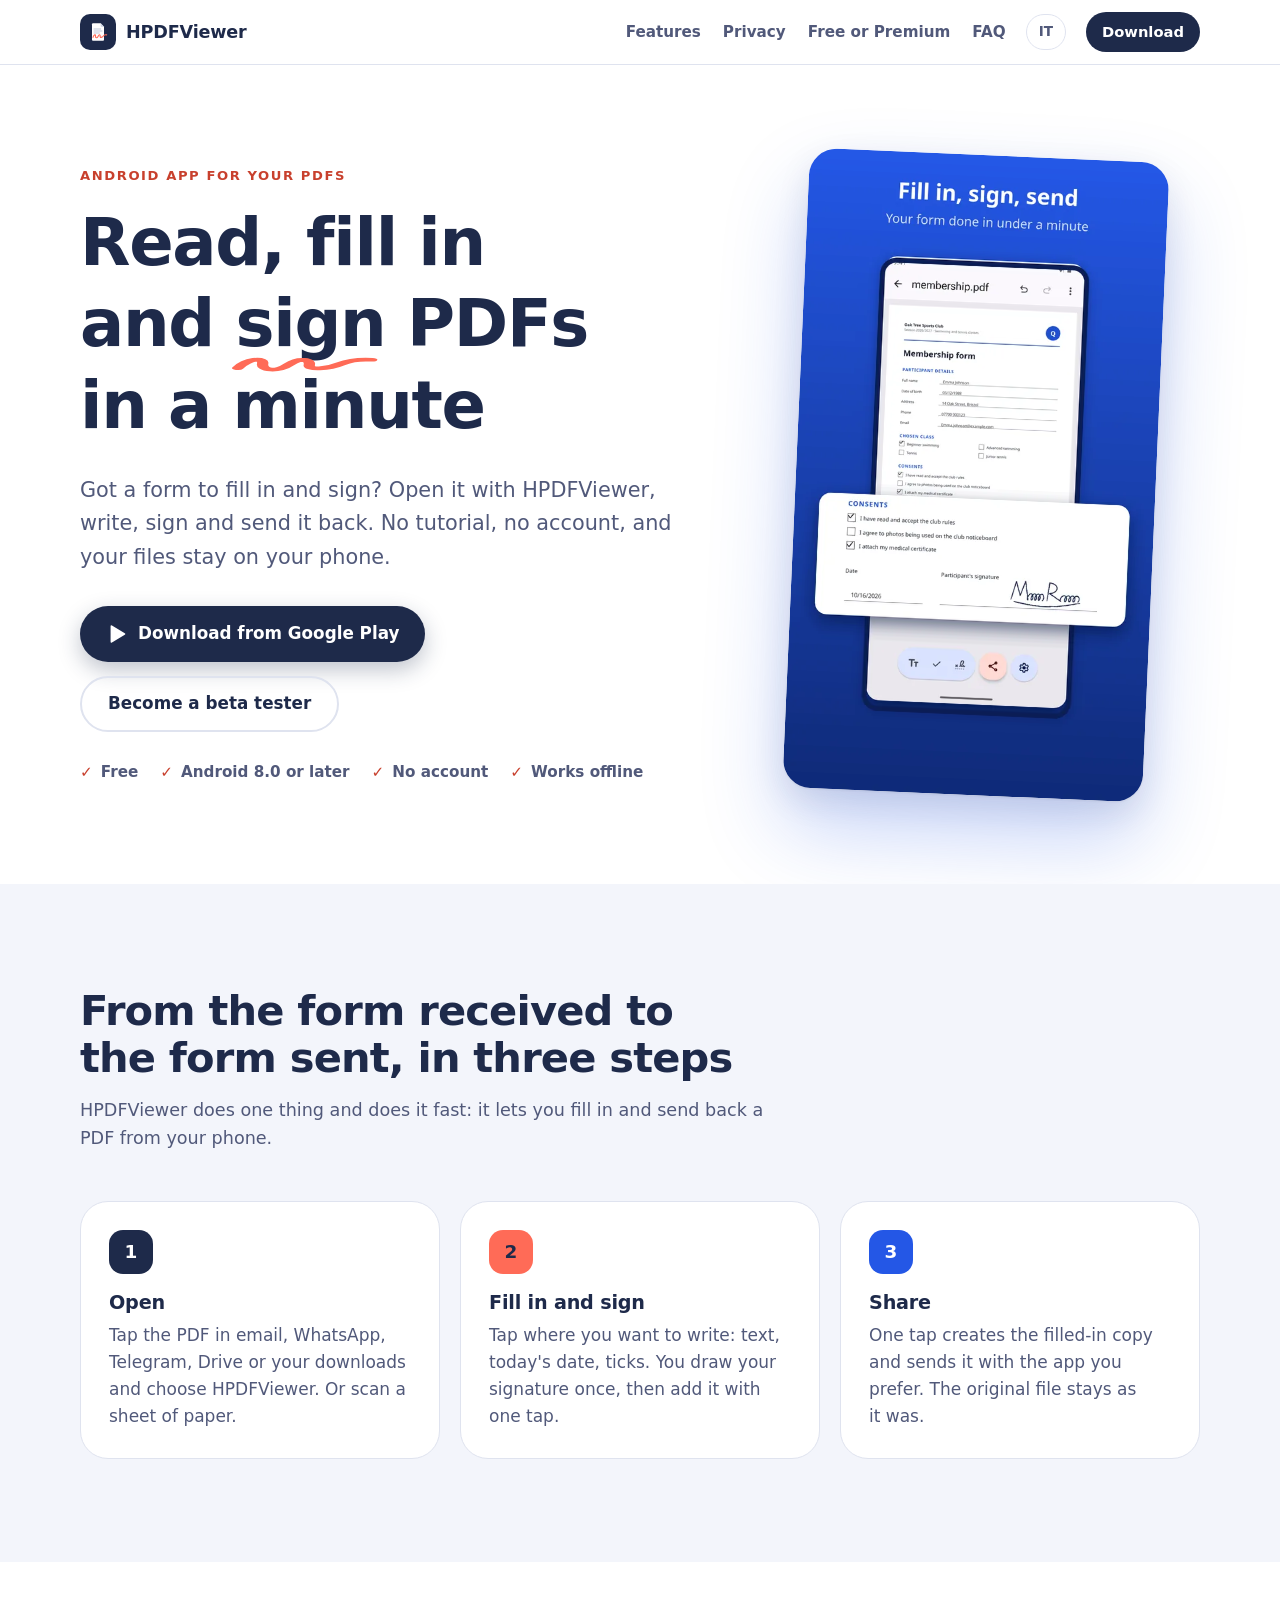
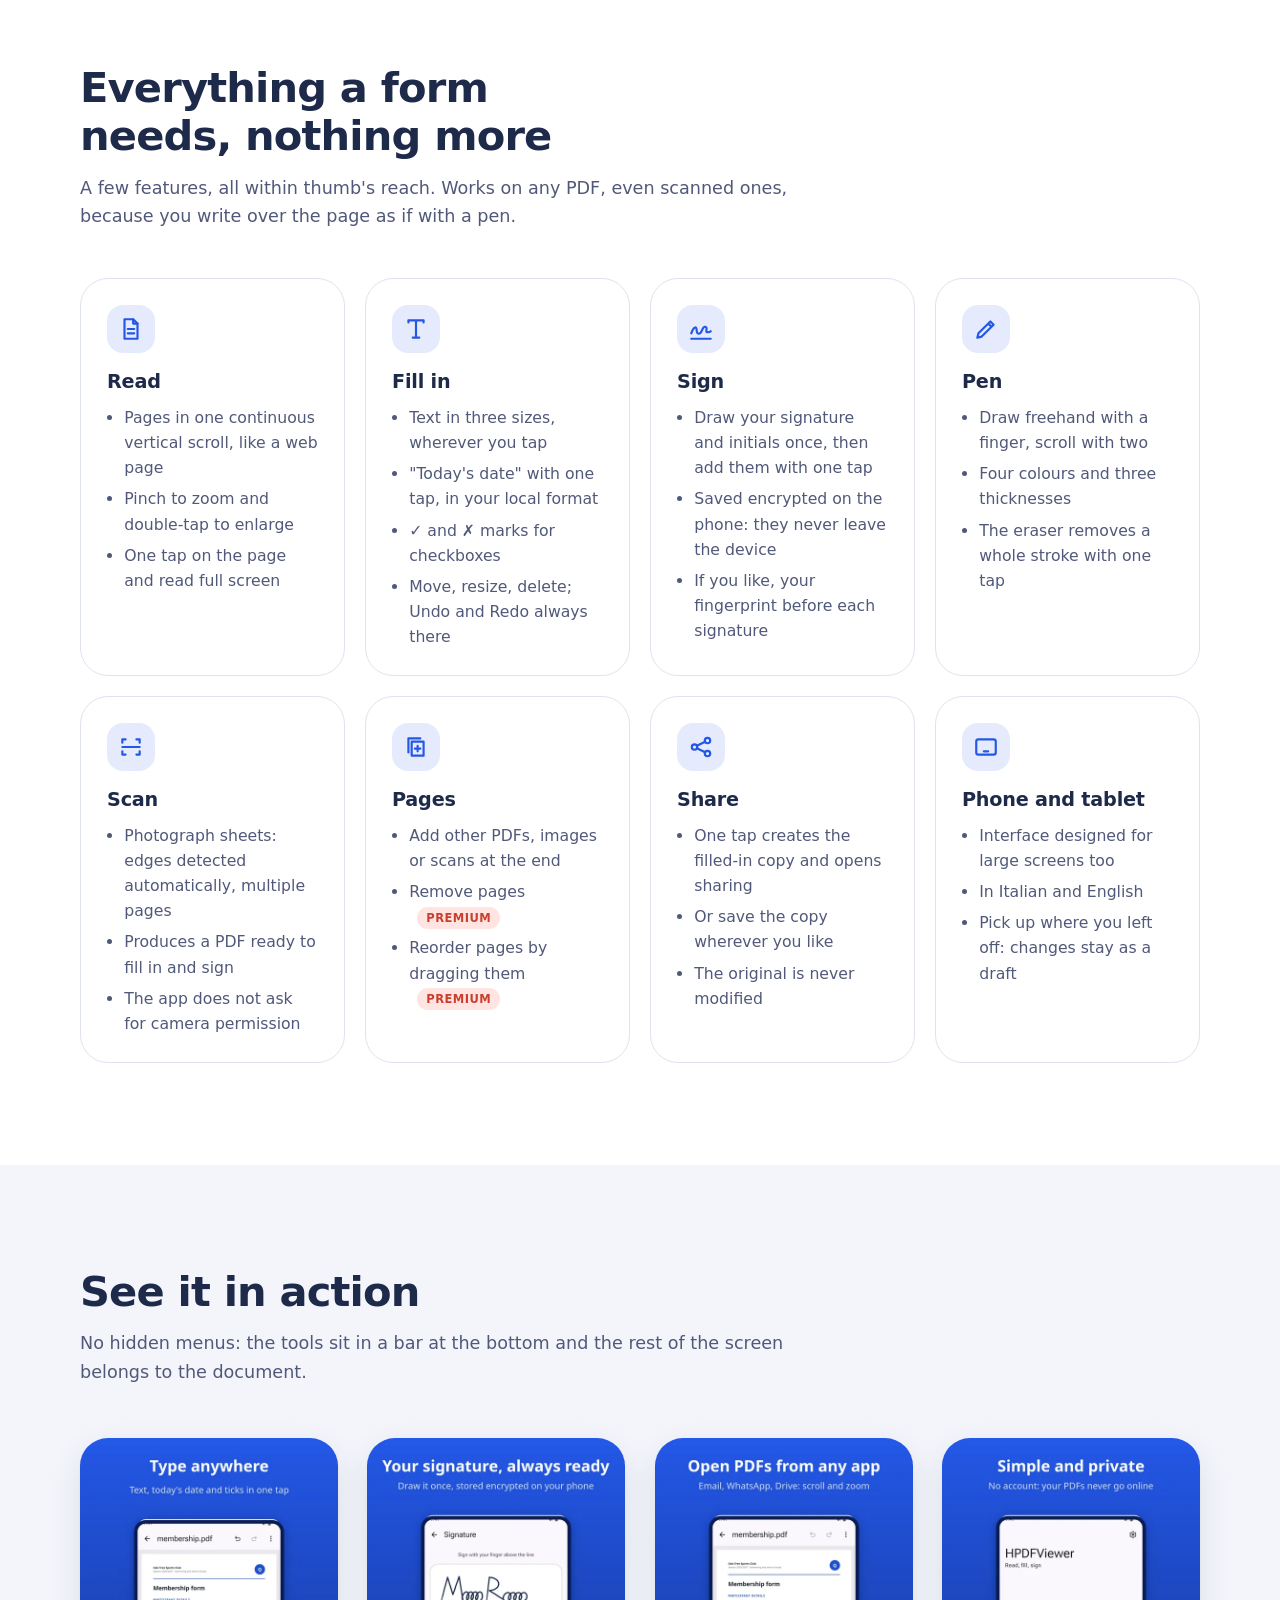
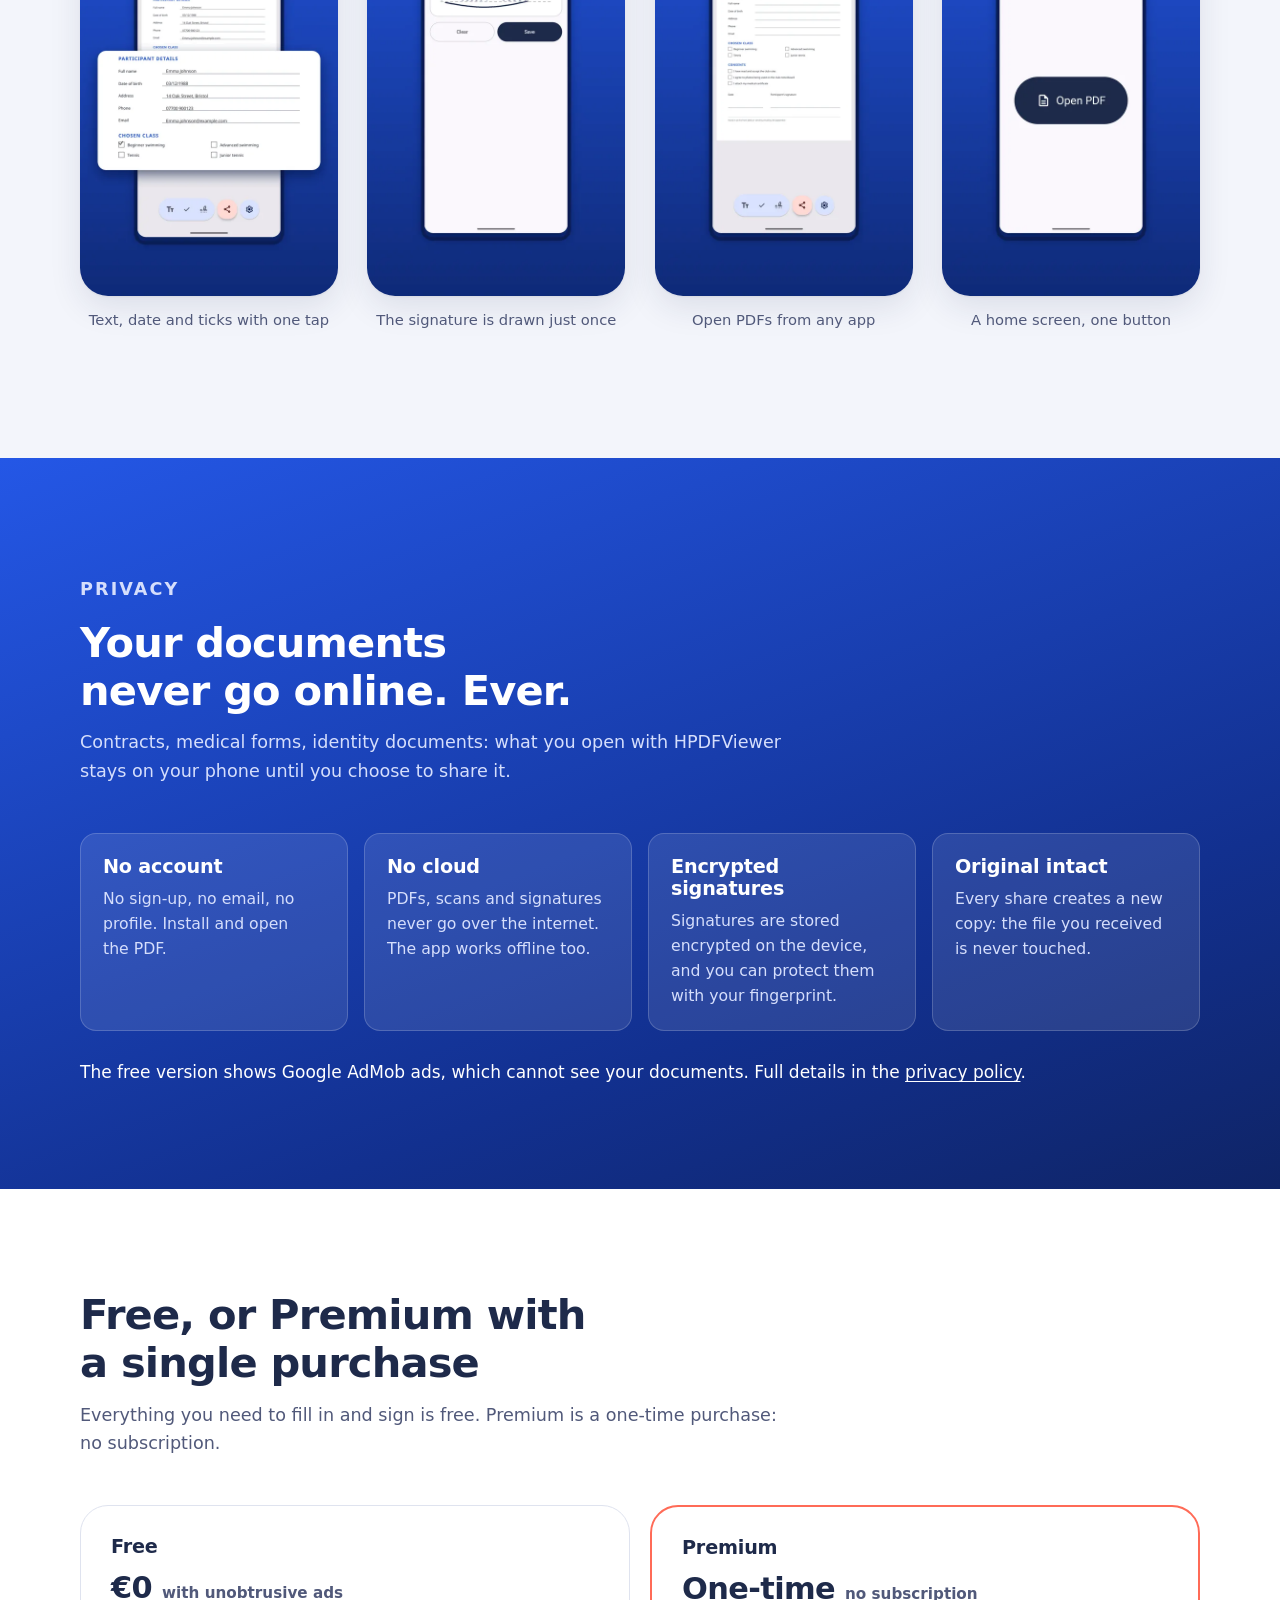
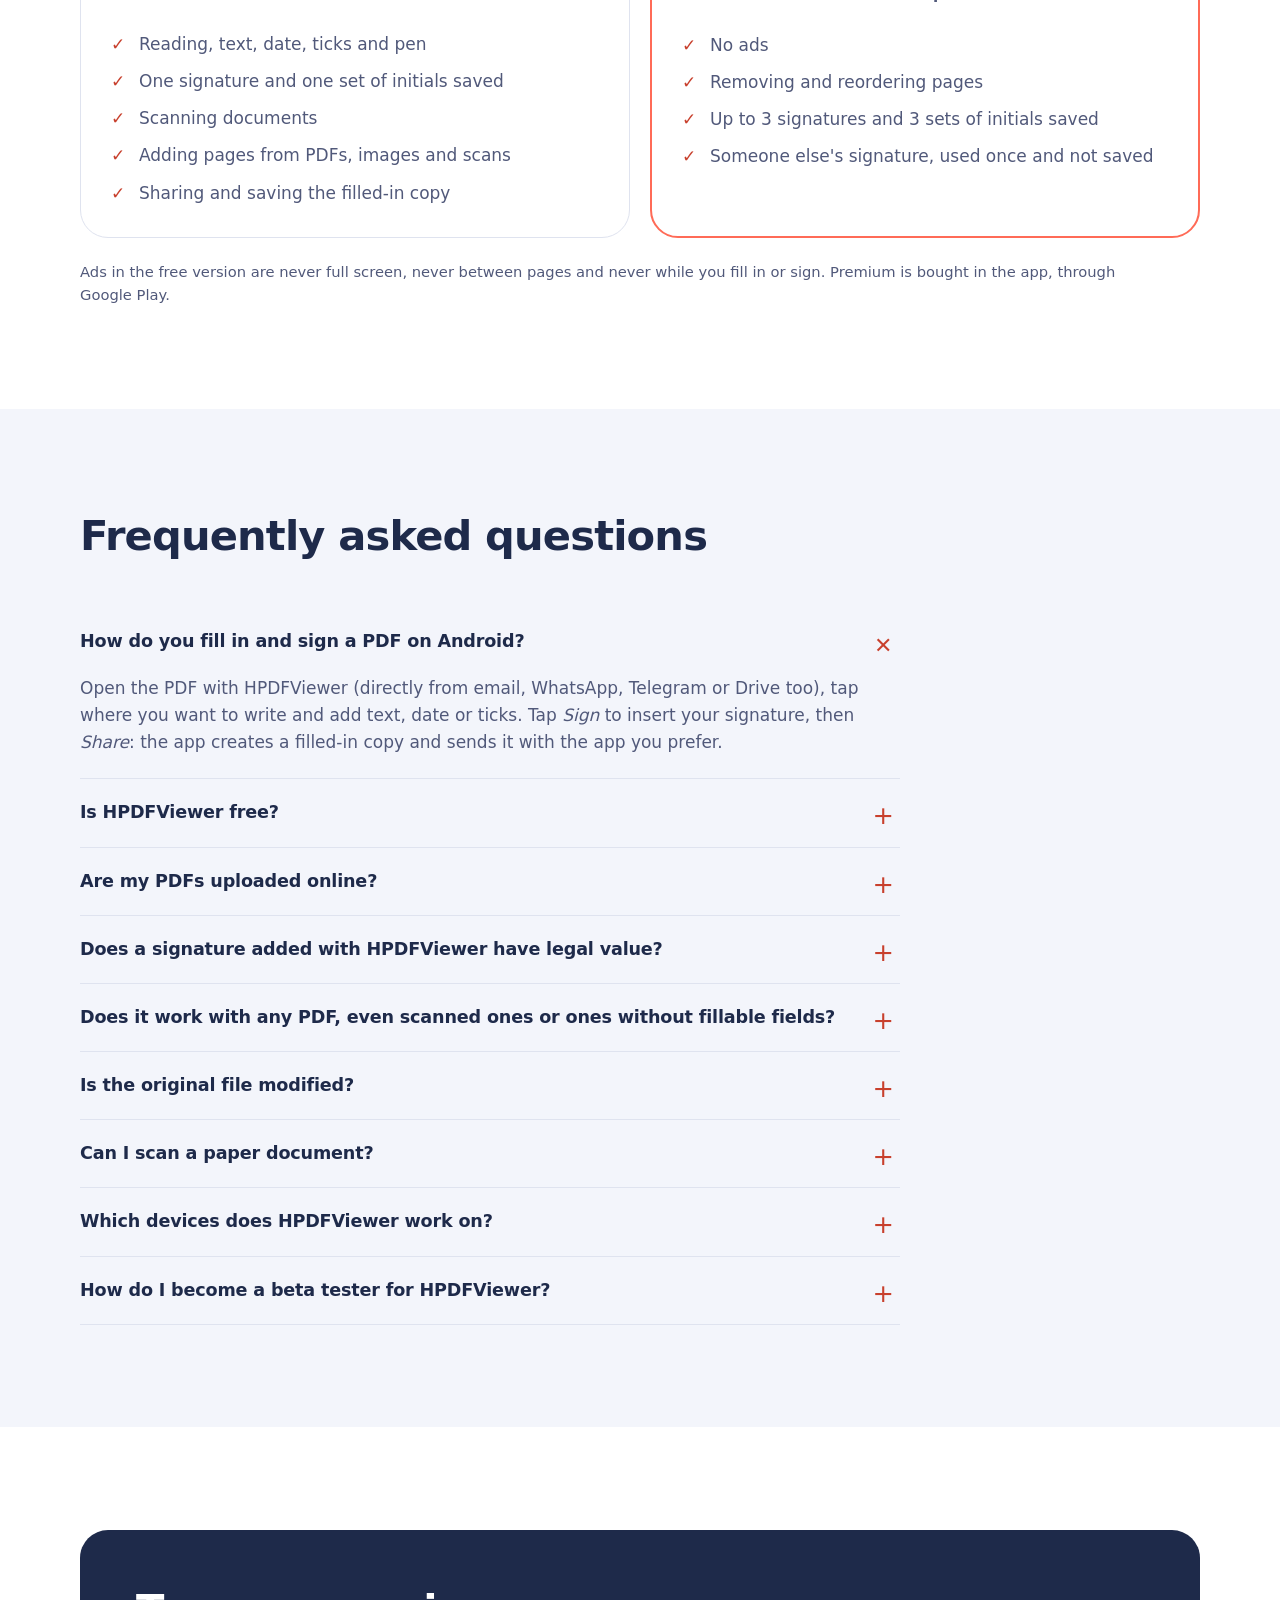
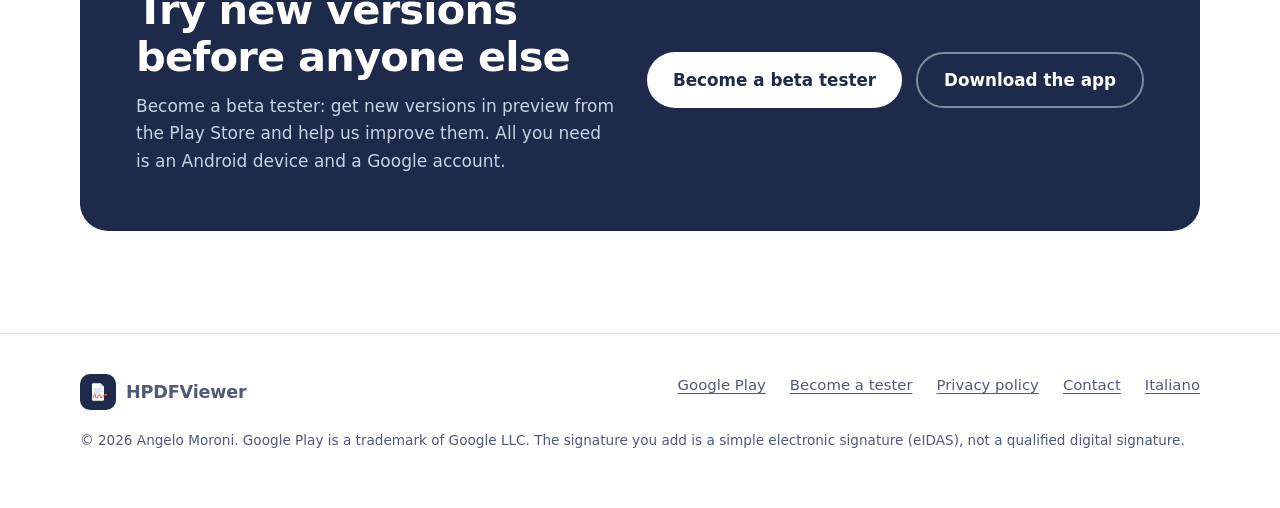
==== en/index.html @ 460b9d61 "feat: landing page del progetto (it + en) con SEO e GEO Nuova home in italiano e /en/ in inglese: he" ====
<!doctype html>
<html lang="en">
<head>
<meta charset="utf-8">
<meta name="viewport" content="width=device-width, initial-scale=1">
<title>HPDFViewer — Read, fill in and sign PDFs on Android</title>
<meta name="description" content="HPDFViewer is the Android app to read, fill in, sign and share a PDF in under a minute. Free, no account: your files stay on your phone.">
<link rel="canonical" href="https://hpdfviewer.github.io/en/">
<link rel="alternate" hreflang="it" href="https://hpdfviewer.github.io/">
<link rel="alternate" hreflang="en" href="https://hpdfviewer.github.io/en/">
<link rel="alternate" hreflang="x-default" href="https://hpdfviewer.github.io/">
<meta name="theme-color" content="#1e2a4a">
<link rel="icon" href="/favicon.ico" sizes="48x48">
<link rel="icon" href="/assets/img/icon.svg" type="image/svg+xml">
<link rel="apple-touch-icon" href="/assets/img/apple-touch-icon.png">
<link rel="manifest" href="/site.webmanifest">
<meta property="og:type" content="website">
<meta property="og:site_name" content="HPDFViewer">
<meta property="og:locale" content="en_US">
<meta property="og:locale:alternate" content="it_IT">
<meta property="og:url" content="https://hpdfviewer.github.io/en/">
<meta property="og:title" content="HPDFViewer — Read, fill in and sign PDFs on Android">
<meta property="og:description" content="Open the form, write, sign and send it back in under a minute. Free, no account: your files stay on your phone.">
<meta property="og:image" content="https://hpdfviewer.github.io/assets/img/og-en.jpg">
<meta property="og:image:width" content="1200">
<meta property="og:image:height" content="586">
<meta property="og:image:alt" content="HPDFViewer: read, fill in and sign PDFs in a minute">
<meta name="twitter:card" content="summary_large_image">
<link rel="stylesheet" href="/assets/css/site.css">
<script type="application/ld+json">
{
  "@context": "https://schema.org",
  "@graph": [
    {
      "@type": "MobileApplication",
      "@id": "https://hpdfviewer.github.io/#app",
      "name": "HPDFViewer",
      "alternateName": "HPDFViewer - Read & Sign Docs",
      "description": "Android app to read a PDF in continuous vertical scroll, fill it in with text, ticks, pen and signature, and share the filled-in copy. No account: PDFs and signatures stay on the device.",
      "url": "https://hpdfviewer.github.io/en/",
      "image": "https://hpdfviewer.github.io/assets/img/icon-512.png",
      "screenshot": [
        "https://hpdfviewer.github.io/assets/img/shot-en-1-1080.webp",
        "https://hpdfviewer.github.io/assets/img/shot-en-2-1080.webp",
        "https://hpdfviewer.github.io/assets/img/shot-en-3-1080.webp"
      ],
      "applicationCategory": "ProductivityApplication",
      "applicationSubCategory": "PDF reader, PDF form filler, PDF signer",
      "operatingSystem": "Android 8.0+",
      "inLanguage": ["it", "en"],
      "isAccessibleForFree": true,
      "installUrl": "https://play.google.com/store/apps/details?id=com.hooloovoochimico.hpdfviewer",
      "downloadUrl": "https://play.google.com/store/apps/details?id=com.hooloovoochimico.hpdfviewer",
      "offers": { "@type": "Offer", "price": "0", "priceCurrency": "EUR" },
      "featureList": [
        "Reading PDFs in continuous vertical scroll with pinch-to-zoom",
        "Text, today's date and ✓ ✗ marks on any PDF",
        "Signature and initials drawn once, saved encrypted on the device",
        "Freehand pen with an eraser",
        "Scanning paper documents into PDF",
        "Adding pages from other PDFs, images or scans",
        "Sharing a filled-in copy: the original is not modified",
        "No account, works offline"
      ],
      "author": { "@type": "Person", "name": "Angelo Moroni" },
      "publisher": { "@id": "https://hpdfviewer.github.io/#org" }
    },
    {
      "@type": "Organization",
      "@id": "https://hpdfviewer.github.io/#org",
      "name": "HPDFViewer",
      "url": "https://hpdfviewer.github.io/",
      "logo": "https://hpdfviewer.github.io/assets/img/icon-512.png"
    },
    {
      "@type": "WebSite",
      "@id": "https://hpdfviewer.github.io/#site",
      "name": "HPDFViewer",
      "url": "https://hpdfviewer.github.io/en/",
      "inLanguage": "en",
      "publisher": { "@id": "https://hpdfviewer.github.io/#org" }
    },
    {
      "@type": "FAQPage",
      "@id": "https://hpdfviewer.github.io/#faq",
      "inLanguage": "en",
      "mainEntity": [
        {
          "@type": "Question",
          "name": "How do you fill in and sign a PDF on Android?",
          "acceptedAnswer": { "@type": "Answer", "text": "Open the PDF with HPDFViewer (directly from email, WhatsApp, Telegram or Drive too), tap where you want to write and add text, date or ticks. Tap Sign to insert your signature, then Share: the app creates a filled-in copy and sends it with the app you prefer." }
        },
        {
          "@type": "Question",
          "name": "Is HPDFViewer free?",
          "acceptedAnswer": { "@type": "Answer", "text": "Yes. Reading, filling in, signing, scanning and sharing are free, with unobtrusive ads: never full screen, never between pages and never while you fill in or sign. Premium is a one-time purchase, with no subscription, that removes the ads and adds some features." }
        },
        {
          "@type": "Question",
          "name": "Are my PDFs uploaded online?",
          "acceptedAnswer": { "@type": "Answer", "text": "No. HPDFViewer has no accounts and never sends PDFs, scans or signatures over the internet. A document leaves the phone only when you share it with another app." }
        },
        {
          "@type": "Question",
          "name": "Does a signature added with HPDFViewer have legal value?",
          "acceptedAnswer": { "@type": "Answer", "text": "It is a simple electronic signature under the eIDAS regulation: the image of your signature drawn on the document. It is not a qualified digital signature, so it does not replace a digital signature where one is expressly required." }
        },
        {
          "@type": "Question",
          "name": "Does it work with any PDF, even scanned ones or ones without fillable fields?",
          "acceptedAnswer": { "@type": "Answer", "text": "Yes. HPDFViewer writes over the page, like a pen on paper, so it also works with scanned forms and with PDFs that have no interactive fields. It does not fill in interactive form fields (AcroForm) as such: you write where you tap." }
        },
        {
          "@type": "Question",
          "name": "Is the original file modified?",
          "acceptedAnswer": { "@type": "Answer", "text": "No, never. When you share or save, HPDFViewer always creates a new copy of the PDF with what you have added." }
        },
        {
          "@type": "Question",
          "name": "Can I scan a paper document?",
          "acceptedAnswer": { "@type": "Answer", "text": "Yes, for free. Scan document photographs the sheets, detects the edges and creates a PDF that you can fill in, sign and share straight away. Pages are processed on the phone and the app does not ask for camera permission." }
        },
        {
          "@type": "Question",
          "name": "Which devices does HPDFViewer work on?",
          "acceptedAnswer": { "@type": "Answer", "text": "On phones and tablets with Android 8.0 or later. It is downloaded from Google Play." }
        },
        {
          "@type": "Question",
          "name": "How do I become a beta tester for HPDFViewer?",
          "acceptedAnswer": { "@type": "Answer", "text": "Open the page Become a tester on hpdfviewer.github.io/tester.html, join the test with your Google account and update the app from the Play Store: you will get the test versions before everyone else. You can leave the test at any time." }
        }
      ]
    }
  ]
}
</script>
</head>
<body>
<a class="skip" href="#main">Skip to content</a>

<header class="site-header">
  <div class="wrap">
    <a class="brand" href="/en/" aria-label="HPDFViewer, home page">
      <img src="/assets/img/icon.svg" alt="" width="36" height="36">
      HPDFViewer
    </a>
    <nav class="site-nav" aria-label="Sections">
      <a href="#features">Features</a>
      <a href="#privacy">Privacy</a>
      <a href="#premium">Free or Premium</a>
      <a href="#faq">FAQ</a>
    </nav>
    <a class="lang" href="/" hreflang="it" lang="it" aria-label="Versione italiana">IT</a>
    <a class="btn btn-primary btn-small" href="https://play.google.com/store/apps/details?id=com.hooloovoochimico.hpdfviewer&amp;hl=en">Download</a>
  </div>
</header>

<main id="main">

<section class="hero">
  <div class="wrap">
    <div>
      <p class="eyebrow">Android app for your PDFs</p>
      <h1>Read, fill in and <span class="sign">sign<svg viewBox="37 58 45 18" preserveAspectRatio="none" aria-hidden="true"><path pathLength="100" d="M39,70 C42,61 47,60 46.5,66 C46,72 51,74 54.5,66.5 C57.5,60 61,62 60.5,67 C60,72 66,71 70,66 C72.5,63 76,61.5 80,62.5"/></svg></span> PDFs in a minute</h1>
      <p class="lead">Got a form to fill in and sign? Open it with HPDFViewer, write, sign and send it back. No tutorial, no account, and your files stay on your phone.</p>
      <div class="cta">
        <a class="btn btn-primary" href="https://play.google.com/store/apps/details?id=com.hooloovoochimico.hpdfviewer&amp;hl=en">
          <svg viewBox="0 0 24 24" aria-hidden="true"><path fill="currentColor" d="M5 3.5v17a1 1 0 0 0 1.5.86l14-8.5a1 1 0 0 0 0-1.72l-14-8.5A1 1 0 0 0 5 3.5Z"/></svg>
          Download from Google Play
        </a>
        <a class="btn btn-ghost" href="/tester.html">Become a beta tester</a>
      </div>
      <ul class="facts">
        <li>Free</li>
        <li>Android 8.0 or later</li>
        <li>No account</li>
        <li>Works offline</li>
      </ul>
    </div>
    <div class="hero-shot">
      <img src="/assets/img/shot-en-1-540.webp"
           srcset="/assets/img/shot-en-1-540.webp 540w, /assets/img/shot-en-1-1080.webp 1080w"
           sizes="(max-width: 860px) 78vw, 360px"
           width="540" height="960" fetchpriority="high"
           alt="HPDFViewer with a filled-in sign-up form: boxes ticked, date and signature added, ready to share">
    </div>
  </div>
</section>

<section class="section section-soft" id="how-it-works">
  <div class="wrap">
    <div class="section-head">
      <h2>From the form received to the form sent, in three steps</h2>
      <p>HPDFViewer does one thing and does it fast: it lets you fill in and send back a PDF from your phone.</p>
    </div>
    <ol class="steps">
      <li>
        <h3>Open</h3>
        <p>Tap the PDF in email, WhatsApp, Telegram, Drive or your downloads and choose HPDFViewer. Or scan a sheet of paper.</p>
      </li>
      <li>
        <h3>Fill in and sign</h3>
        <p>Tap where you want to write: text, today's date, ticks. You draw your signature once, then add it with one tap.</p>
      </li>
      <li>
        <h3>Share</h3>
        <p>One tap creates the filled-in copy and sends it with the app you prefer. The original file stays as it was.</p>
      </li>
    </ol>
  </div>
</section>

<section class="section" id="features">
  <div class="wrap">
    <div class="section-head">
      <h2>Everything a form needs, nothing more</h2>
      <p>A few features, all within thumb's reach. Works on any PDF, even scanned ones, because you write over the page as if with a pen.</p>
    </div>
    <div class="features">
      <article class="feature">
        <div class="ico"><svg viewBox="0 0 24 24" aria-hidden="true"><path d="M6 3h8l4 4v14H6z"/><path d="M14 3v4h4M9 12h6M9 16h6"/></svg></div>
        <h3>Read</h3>
        <ul>
          <li>Pages in one continuous vertical scroll, like a web page</li>
          <li>Pinch to zoom and double-tap to enlarge</li>
          <li>One tap on the page and read full screen</li>
        </ul>
      </article>
      <article class="feature">
        <div class="ico"><svg viewBox="0 0 24 24" aria-hidden="true"><path d="M5 6V4h14v2M12 4v16M9 20h6"/></svg></div>
        <h3>Fill in</h3>
        <ul>
          <li>Text in three sizes, wherever you tap</li>
          <li>"Today's date" with one tap, in your local format</li>
          <li>✓ and ✗ marks for checkboxes</li>
          <li>Move, resize, delete; Undo and Redo always there</li>
        </ul>
      </article>
      <article class="feature">
        <div class="ico"><svg viewBox="0 0 24 24" aria-hidden="true"><path d="M3 16c2-6 5-7 5-3s3 5 5 0 5-3 4 0 3 2 4 1M3 21h18"/></svg></div>
        <h3>Sign</h3>
        <ul>
          <li>Draw your signature and initials once, then add them with one tap</li>
          <li>Saved encrypted on the phone: they never leave the device</li>
          <li>If you like, your fingerprint before each signature</li>
        </ul>
      </article>
      <article class="feature">
        <div class="ico"><svg viewBox="0 0 24 24" aria-hidden="true"><path d="M4 20l1-4L16 5l3 3L8 19zM14 7l3 3"/></svg></div>
        <h3>Pen</h3>
        <ul>
          <li>Draw freehand with a finger, scroll with two</li>
          <li>Four colours and three thicknesses</li>
          <li>The eraser removes a whole stroke with one tap</li>
        </ul>
      </article>
      <article class="feature">
        <div class="ico"><svg viewBox="0 0 24 24" aria-hidden="true"><path d="M4 8V5h3M17 5h3v3M20 16v3h-3M7 19H4v-3M4 12h16"/></svg></div>
        <h3>Scan</h3>
        <ul>
          <li>Photograph sheets: edges detected automatically, multiple pages</li>
          <li>Produces a PDF ready to fill in and sign</li>
          <li>The app does not ask for camera permission</li>
        </ul>
      </article>
      <article class="feature">
        <div class="ico"><svg viewBox="0 0 24 24" aria-hidden="true"><path d="M8 7h11v13H8zM5 17V4h11M13.5 11v5M11 13.5h5"/></svg></div>
        <h3>Pages</h3>
        <ul>
          <li>Add other PDFs, images or scans at the end</li>
          <li>Remove pages <span class="tag">Premium</span></li>
          <li>Reorder pages by dragging them <span class="tag">Premium</span></li>
        </ul>
      </article>
      <article class="feature">
        <div class="ico"><svg viewBox="0 0 24 24" aria-hidden="true"><circle cx="6" cy="12" r="2.5"/><circle cx="18" cy="6" r="2.5"/><circle cx="18" cy="18" r="2.5"/><path d="M8.2 10.9l7.6-3.800M8.2 13.1l7.6 3.800"/></svg></div>
        <h3>Share</h3>
        <ul>
          <li>One tap creates the filled-in copy and opens sharing</li>
          <li>Or save the copy wherever you like</li>
          <li>The original is never modified</li>
        </ul>
      </article>
      <article class="feature">
        <div class="ico"><svg viewBox="0 0 24 24" aria-hidden="true"><rect x="3" y="5" width="18" height="14" rx="2"/><path d="M10 16h4"/></svg></div>
        <h3>Phone and tablet</h3>
        <ul>
          <li>Interface designed for large screens too</li>
          <li>In Italian and English</li>
          <li>Pick up where you left off: changes stay as a draft</li>
        </ul>
      </article>
    </div>
  </div>
</section>

<section class="section section-soft" id="screenshots">
  <div class="wrap">
    <div class="section-head">
      <h2>See it in action</h2>
      <p>No hidden menus: the tools sit in a bar at the bottom and the rest of the screen belongs to the document.</p>
    </div>
    <div class="shots" tabindex="0" role="group" aria-label="App screenshots">
      <figure>
        <img loading="lazy" src="/assets/img/shot-en-2-540.webp" srcset="/assets/img/shot-en-2-540.webp 540w, /assets/img/shot-en-2-1080.webp 1080w" sizes="270px" width="540" height="960" alt="Write wherever you like: name, date of birth and address filled in on the form, tick box checked">
        <figcaption>Text, date and ticks with one tap</figcaption>
      </figure>
      <figure>
        <img loading="lazy" src="/assets/img/shot-en-3-540.webp" srcset="/assets/img/shot-en-3-540.webp 540w, /assets/img/shot-en-3-1080.webp 1080w" sizes="270px" width="540" height="960" alt="Signature screen: signature drawn with a finger, with Clear and Save buttons">
        <figcaption>The signature is drawn just once</figcaption>
      </figure>
      <figure>
        <img loading="lazy" src="/assets/img/shot-en-4-540.webp" srcset="/assets/img/shot-en-4-540.webp 540w, /assets/img/shot-en-4-1080.webp 1080w" sizes="270px" width="540" height="960" alt="A PDF form open for reading, with the toolbar at the bottom">
        <figcaption>Open PDFs from any app</figcaption>
      </figure>
      <figure>
        <img loading="lazy" src="/assets/img/shot-en-5-540.webp" srcset="/assets/img/shot-en-5-540.webp 540w, /assets/img/shot-en-5-1080.webp 1080w" sizes="270px" width="540" height="960" alt="HPDFViewer home screen with the Open PDF button">
        <figcaption>A home screen, one button</figcaption>
      </figure>
    </div>
  </div>
</section>

<section class="section band" id="privacy">
  <div class="wrap">
    <div class="section-head">
      <p class="eyebrow">Privacy</p>
      <h2>Your documents never go online. Ever.</h2>
      <p>Contracts, medical forms, identity documents: what you open with HPDFViewer stays on your phone until you choose to share it.</p>
    </div>
    <div class="pillars">
      <div>
        <h3>No account</h3>
        <p>No sign-up, no email, no profile. Install and open the PDF.</p>
      </div>
      <div>
        <h3>No cloud</h3>
        <p>PDFs, scans and signatures never go over the internet. The app works offline too.</p>
      </div>
      <div>
        <h3>Encrypted signatures</h3>
        <p>Signatures are stored encrypted on the device, and you can protect them with your fingerprint.</p>
      </div>
      <div>
        <h3>Original intact</h3>
        <p>Every share creates a new copy: the file you received is never touched.</p>
      </div>
    </div>
    <p class="more">The free version shows Google AdMob ads, which cannot see your documents. Full details in the <a href="/privacy.html">privacy policy</a>.</p>
  </div>
</section>

<section class="section" id="premium">
  <div class="wrap">
    <div class="section-head">
      <h2>Free, or Premium with a single purchase</h2>
      <p>Everything you need to fill in and sign is free. Premium is a one-time purchase: no subscription.</p>
    </div>
    <div class="plans">
      <div class="plan">
        <h3>Free</h3>
        <p class="price">€0 <small>with unobtrusive ads</small></p>
        <ul>
          <li>Reading, text, date, ticks and pen</li>
          <li>One signature and one set of initials saved</li>
          <li>Scanning documents</li>
          <li>Adding pages from PDFs, images and scans</li>
          <li>Sharing and saving the filled-in copy</li>
        </ul>
      </div>
      <div class="plan plan-premium">
        <h3>Premium</h3>
        <p class="price">One-time <small>no subscription</small></p>
        <ul>
          <li>No ads</li>
          <li>Removing and reordering pages</li>
          <li>Up to 3 signatures and 3 sets of initials saved</li>
          <li>Someone else's signature, used once and not saved</li>
        </ul>
      </div>
    </div>
    <p class="note">Ads in the free version are never full screen, never between pages and never while you fill in or sign. Premium is bought in the app, through Google Play.</p>
  </div>
</section>

<section class="section section-soft" id="faq">
  <div class="wrap">
    <div class="section-head">
      <h2>Frequently asked questions</h2>
    </div>
    <div class="faq">
      <details open>
        <summary><h3>How do you fill in and sign a PDF on Android?</h3></summary>
        <p>Open the PDF with HPDFViewer (directly from email, WhatsApp, Telegram or Drive too), tap where you want to write and add text, date or ticks. Tap <em>Sign</em> to insert your signature, then <em>Share</em>: the app creates a filled-in copy and sends it with the app you prefer.</p>
      </details>
      <details>
        <summary><h3>Is HPDFViewer free?</h3></summary>
        <p>Yes. Reading, filling in, signing, scanning and sharing are free, with unobtrusive ads: never full screen, never between pages and never while you fill in or sign. Premium is a one-time purchase, with no subscription, that removes the ads and adds some features.</p>
      </details>
      <details>
        <summary><h3>Are my PDFs uploaded online?</h3></summary>
        <p>No. HPDFViewer has no accounts and never sends PDFs, scans or signatures over the internet. A document leaves the phone only when you share it with another app. See the <a href="/privacy.html">privacy policy</a>.</p>
      </details>
      <details>
        <summary><h3>Does a signature added with HPDFViewer have legal value?</h3></summary>
        <p>It is a simple electronic signature under the eIDAS regulation: the image of your signature drawn on the document. It is not a qualified digital signature, so it does not replace a digital signature where one is expressly required.</p>
      </details>
      <details>
        <summary><h3>Does it work with any PDF, even scanned ones or ones without fillable fields?</h3></summary>
        <p>Yes. HPDFViewer writes over the page, like a pen on paper, so it also works with scanned forms and with PDFs that have no interactive fields. It does not fill in interactive form fields (AcroForm) as such: you write where you tap.</p>
      </details>
      <details>
        <summary><h3>Is the original file modified?</h3></summary>
        <p>No, never. When you share or save, HPDFViewer always creates a new copy of the PDF with what you have added.</p>
      </details>
      <details>
        <summary><h3>Can I scan a paper document?</h3></summary>
        <p>Yes, for free. <em>Scan document</em> photographs the sheets, detects the edges and creates a PDF that you can fill in, sign and share straight away. Pages are processed on the phone and the app does not ask for camera permission.</p>
      </details>
      <details>
        <summary><h3>Which devices does HPDFViewer work on?</h3></summary>
        <p>On phones and tablets with Android 8.0 or later. It is downloaded from <a href="https://play.google.com/store/apps/details?id=com.hooloovoochimico.hpdfviewer&amp;hl=en">Google Play</a>.</p>
      </details>
      <details>
        <summary><h3>How do I become a beta tester for HPDFViewer?</h3></summary>
        <p>Open the page <a href="/tester.html">Become a tester</a>, join the test with your Google account and update the app from the Play Store: you will get the test versions before everyone else. You can leave the test at any time.</p>
      </details>
    </div>
  </div>
</section>

<section class="section" id="tester">
  <div class="wrap">
    <div class="tester">
      <div>
        <h2>Try new versions before anyone else</h2>
        <p>Become a beta tester: get new versions in preview from the Play Store and help us improve them. All you need is an Android device and a Google account.</p>
      </div>
      <div class="cta">
        <a class="btn btn-light" href="/tester.html">Become a beta tester</a>
        <a class="btn btn-outline-light" href="https://play.google.com/store/apps/details?id=com.hooloovoochimico.hpdfviewer&amp;hl=en">Download the app</a>
      </div>
    </div>
  </div>
</section>

</main>

<footer class="site-footer">
  <div class="wrap">
    <a class="brand" href="/en/">
      <img src="/assets/img/icon.svg" alt="" width="36" height="36">
      HPDFViewer
    </a>
    <ul>
      <li><a href="https://play.google.com/store/apps/details?id=com.hooloovoochimico.hpdfviewer&amp;hl=en">Google Play</a></li>
      <li><a href="/tester.html">Become a tester</a></li>
      <li><a href="/privacy.html">Privacy policy</a></li>
      <li><a href="mailto:mor.angelo.mor@gmail.com">Contact</a></li>
      <li><a href="/" hreflang="it" lang="it">Italiano</a></li>
    </ul>
    <p class="legal">© 2026 Angelo Moroni. Google Play is a trademark of Google LLC. The signature you add is a simple electronic signature (eIDAS), not a qualified digital signature.</p>
  </div>
</footer>
</body>
</html>
---- assets/css/site.css ----
/* HPDFViewer landing — palette dall'icona dell'app: blu penna, corallo, blu brand. */
:root {
  --ink: #1e2a4a;
  --coral: #ff6b57;
  --coral-text: #c8402d;
  --blue: #2457e6;
  --blue-deep: #12308f;
  --bg: #ffffff;
  --bg-soft: #f3f5fb;
  --surface: #ffffff;
  --text: #1e2a4a;
  --text-soft: #51597a;
  --line: #dfe3ef;
  --link: #2457e6;
  --radius: 28px;
  --radius-s: 16px;
  --wrap: 1120px;
  --shadow: 0 1px 2px rgb(30 42 74 / 0.06), 0 12px 32px rgb(30 42 74 / 0.1);
  color-scheme: light dark;
}

@media (prefers-color-scheme: dark) {
  :root {
    --bg: #10131c;
    --bg-soft: #171b27;
    --surface: #1c2130;
    --text: #e6e9f4;
    --text-soft: #a9b1cc;
    --line: #2b3247;
    --link: #a8c0ff;
    --coral-text: #ff8f7f;
    --shadow: 0 1px 2px rgb(0 0 0 / 0.3), 0 12px 32px rgb(0 0 0 / 0.35);
  }
}

*, *::before, *::after { box-sizing: border-box; }

html { scroll-behavior: smooth; -webkit-text-size-adjust: 100%; }

body {
  margin: 0;
  font: 17px/1.6 system-ui, -apple-system, "Segoe UI", Roboto, "Noto Sans", sans-serif;
  color: var(--text);
  background: var(--bg);
}

img, svg { max-width: 100%; height: auto; display: block; }

a { color: var(--link); text-underline-offset: 0.18em; }

h1, h2, h3 { line-height: 1.15; margin: 0; letter-spacing: -0.02em; text-wrap: balance; }
h1 { font-size: clamp(2.3rem, 5.2vw + 0.6rem, 4.1rem); font-weight: 800; }
h2 { font-size: clamp(1.7rem, 2.4vw + 0.9rem, 2.6rem); font-weight: 750; }
h3 { font-size: 1.2rem; font-weight: 700; letter-spacing: -0.01em; }
p { margin: 0; text-wrap: pretty; }

.wrap { width: min(100% - 40px, var(--wrap)); margin-inline: auto; }

.skip {
  position: absolute; left: 16px; top: -100px; z-index: 20;
  background: var(--ink); color: #fff; padding: 10px 16px; border-radius: 12px;
}
.skip:focus { top: 12px; }

:focus-visible { outline: 3px solid var(--coral); outline-offset: 3px; border-radius: 6px; }

/* ---------- Header ---------- */
.site-header {
  position: sticky; top: 0; z-index: 10;
  background: color-mix(in srgb, var(--bg) 88%, transparent);
  backdrop-filter: saturate(1.4) blur(12px);
  border-bottom: 1px solid var(--line);
}
.site-header .wrap { display: flex; align-items: center; gap: 20px; min-height: 64px; }
.brand { display: flex; align-items: center; gap: 10px; font-weight: 800; font-size: 1.1rem; color: var(--text); text-decoration: none; letter-spacing: -0.01em; }
.brand img { width: 36px; height: 36px; border-radius: 10px; }
.site-nav { display: flex; gap: 22px; margin-left: auto; }
.site-nav a { color: var(--text-soft); text-decoration: none; font-weight: 600; font-size: 0.95rem; }
.site-nav a:hover { color: var(--text); }
.lang { font-weight: 700; font-size: 0.85rem; text-decoration: none; color: var(--text-soft); border: 1px solid var(--line); border-radius: 999px; padding: 6px 12px; }
.lang:hover { color: var(--text); border-color: var(--text-soft); }
@media (max-width: 760px) {
  .site-nav { display: none; }
  .lang { margin-left: auto; }
}

/* ---------- Buttons ---------- */
.btn {
  display: inline-flex; align-items: center; gap: 10px;
  min-height: 56px; padding: 12px 26px; border-radius: 999px;
  font-weight: 700; font-size: 1.05rem; text-decoration: none;
  transition: transform 0.15s ease, box-shadow 0.15s ease, background-color 0.15s ease;
}
.btn:hover { transform: translateY(-2px); }
.btn-primary { background: var(--ink); color: #fff; box-shadow: 0 8px 22px rgb(30 42 74 / 0.28); }
.btn-primary svg { width: 22px; height: 22px; flex: none; }
.btn-ghost { color: var(--text); border: 2px solid var(--line); }
.btn-ghost:hover { border-color: var(--text-soft); }
.btn-small { min-height: 40px; padding: 6px 16px; font-size: 0.92rem; box-shadow: none; }
.btn-light { background: #fff; color: var(--ink); }
.btn-outline-light { color: #fff; border: 2px solid rgb(255 255 255 / 0.45); }
.btn-outline-light:hover { border-color: #fff; }
@media (prefers-color-scheme: dark) {
  .btn-primary { background: #fff; color: var(--ink); box-shadow: none; }
}
@media (max-width: 520px) { .site-header .btn-small { display: none; } }

/* ---------- Hero ---------- */
.hero { padding: clamp(40px, 7vw, 96px) 0 clamp(48px, 7vw, 96px); overflow: hidden; }
.hero .wrap { display: grid; grid-template-columns: 1.15fr 0.85fr; gap: clamp(32px, 5vw, 72px); align-items: center; }
.eyebrow { font-size: 0.82rem; font-weight: 800; letter-spacing: 0.12em; text-transform: uppercase; color: var(--coral-text); margin-bottom: 16px; }
.hero h1 .sign { position: relative; white-space: nowrap; }
.hero h1 { line-height: 1.24; }
.hero h1 .sign svg { position: absolute; left: -3%; bottom: -0.2em; width: 106%; height: 0.3em; overflow: visible; }
.hero h1 .sign path { fill: none; stroke: var(--coral); stroke-width: 3.4; stroke-linecap: round; stroke-linejoin: round; stroke-dasharray: 100; stroke-dashoffset: 100; animation: draw 1.1s 0.35s ease-out forwards; }
@keyframes draw { to { stroke-dashoffset: 0; } }
.lead { font-size: clamp(1.1rem, 0.6vw + 1rem, 1.3rem); color: var(--text-soft); margin-top: 28px; max-width: 34em; }
.cta { display: flex; flex-wrap: wrap; gap: 14px; margin-top: 32px; }
.facts { display: flex; flex-wrap: wrap; gap: 8px 22px; list-style: none; padding: 0; margin: 28px 0 0; color: var(--text-soft); font-size: 0.95rem; font-weight: 600; }
.facts li::before { content: "✓"; color: var(--coral-text); font-weight: 800; margin-right: 8px; }
.hero-shot { justify-self: center; position: relative; }
.hero-shot img { width: min(360px, 78vw); border-radius: var(--radius); box-shadow: var(--shadow), 0 40px 80px rgb(36 87 230 / 0.25); transform: rotate(2.5deg); }
@media (max-width: 860px) {
  .hero .wrap { grid-template-columns: 1fr; }
  .hero-shot img { transform: none; }
}

/* ---------- Sections ---------- */
.section { padding: clamp(56px, 8vw, 104px) 0; }
.section-soft { background: var(--bg-soft); }
.section-head { max-width: 42em; margin-bottom: clamp(28px, 4vw, 48px); }
.section-head p { color: var(--text-soft); font-size: 1.1rem; margin-top: 14px; }

/* Steps */
.steps { list-style: none; padding: 0; margin: 0; display: grid; grid-template-columns: repeat(3, 1fr); gap: 20px; counter-reset: step; }
.steps li { counter-increment: step; background: var(--surface); border: 1px solid var(--line); border-radius: var(--radius); padding: 28px; }
.steps li::before {
  content: counter(step); display: grid; place-items: center;
  width: 44px; height: 44px; border-radius: 14px; margin-bottom: 18px;
  background: var(--ink); color: #fff; font-weight: 800; font-size: 1.15rem;
}
.steps li:nth-child(2)::before { background: var(--coral); color: var(--ink); }
.steps li:nth-child(3)::before { background: var(--blue); }
.steps p { color: var(--text-soft); margin-top: 8px; }
@media (max-width: 860px) { .steps { grid-template-columns: 1fr; } }

/* Features */
.features { display: grid; grid-template-columns: repeat(auto-fit, minmax(250px, 1fr)); gap: 20px; }
.feature { background: var(--surface); border: 1px solid var(--line); border-radius: var(--radius); padding: 26px; }
.feature .ico { width: 48px; height: 48px; border-radius: 16px; display: grid; place-items: center; background: color-mix(in srgb, var(--blue) 12%, var(--surface)); color: var(--link); margin-bottom: 18px; }
.feature .ico svg { width: 26px; height: 26px; fill: none; stroke: currentColor; stroke-width: 2; stroke-linecap: round; stroke-linejoin: round; }
.feature ul { margin: 12px 0 0; padding-left: 1.1em; color: var(--text-soft); font-size: 0.98rem; }
.feature li + li { margin-top: 6px; }
.tag { display: inline-block; margin-left: 8px; padding: 2px 9px; border-radius: 999px; background: color-mix(in srgb, var(--coral) 18%, var(--surface)); color: var(--coral-text); font-size: 0.72rem; font-weight: 800; letter-spacing: 0.04em; text-transform: uppercase; vertical-align: middle; white-space: nowrap; }

/* Screenshots */
.shots { display: flex; gap: 20px; overflow-x: auto; scroll-snap-type: x mandatory; padding: 4px 20px 24px; margin-inline: -20px; scrollbar-width: thin; }
.shots figure { margin: 0; flex: 0 0 min(270px, 70vw); scroll-snap-align: center; }
.shots img { border-radius: var(--radius); box-shadow: var(--shadow); }
.shots figcaption { margin-top: 12px; font-size: 0.92rem; color: var(--text-soft); text-align: center; }
@media (min-width: 1180px) { .shots { overflow: visible; justify-content: space-between; } .shots figure { flex-basis: 258px; } }

/* Privacy band */
.band { background: linear-gradient(160deg, var(--blue) 0%, var(--blue-deep) 70%, #0f2466 100%); color: #fff; }
.band h2, .band h3 { color: #fff; }
.band .section-head p { color: #d5defc; }
.band .eyebrow { color: #ffb4a8; }
.pillars { display: grid; grid-template-columns: repeat(auto-fit, minmax(230px, 1fr)); gap: 16px; }
.pillars div { background: rgb(255 255 255 / 0.1); border: 1px solid rgb(255 255 255 / 0.18); border-radius: var(--radius-s); padding: 22px; }
.pillars p { color: #d5defc; margin-top: 8px; font-size: 0.98rem; }
.band a { color: #fff; }
.band .more { margin-top: 28px; }

/* Pricing */
.plans { display: grid; grid-template-columns: repeat(2, 1fr); gap: 20px; }
.plan { background: var(--surface); border: 1px solid var(--line); border-radius: var(--radius); padding: 30px; }
.plan-premium { border: 2px solid var(--coral); }
.plan .price { font-size: 1.9rem; font-weight: 800; letter-spacing: -0.02em; margin-top: 6px; }
.plan .price small { font-size: 0.95rem; font-weight: 600; color: var(--text-soft); letter-spacing: 0; }
.plan ul { list-style: none; padding: 0; margin: 18px 0 0; color: var(--text-soft); }
.plan li { padding-left: 28px; position: relative; }
.plan li + li { margin-top: 10px; }
.plan li::before { content: "✓"; position: absolute; left: 0; color: var(--coral-text); font-weight: 800; }
.note { color: var(--text-soft); font-size: 0.92rem; margin-top: 22px; }
@media (max-width: 760px) { .plans { grid-template-columns: 1fr; } }

/* FAQ */
.faq { max-width: 820px; }
.faq details { border-bottom: 1px solid var(--line); }
.faq summary { cursor: pointer; list-style: none; padding: 20px 40px 20px 0; position: relative; }
.faq summary::-webkit-details-marker { display: none; }
.faq summary h3 { display: inline; font-size: 1.1rem; }
.faq summary::after { content: "+"; position: absolute; right: 6px; top: 16px; font-size: 1.6rem; font-weight: 400; color: var(--coral-text); transition: transform 0.2s ease; }
.faq details[open] summary::after { transform: rotate(45deg); }
.faq details p { color: var(--text-soft); padding: 0 40px 22px 0; }

/* Tester CTA */
.tester { background: var(--ink); color: #fff; border-radius: var(--radius); padding: clamp(32px, 5vw, 56px); display: grid; grid-template-columns: 1fr auto; gap: 28px; align-items: center; }
.tester h2 { color: #fff; }
.tester p { color: #c9d2e3; margin-top: 12px; max-width: 36em; }
.tester .cta { margin-top: 0; }
@media (max-width: 860px) { .tester { grid-template-columns: 1fr; } }

/* Footer */
.site-footer { border-top: 1px solid var(--line); padding: 40px 0 56px; color: var(--text-soft); font-size: 0.93rem; }
.site-footer .wrap { display: flex; flex-wrap: wrap; gap: 20px 40px; justify-content: space-between; align-items: flex-start; }
.site-footer ul { list-style: none; padding: 0; margin: 0; display: flex; flex-wrap: wrap; gap: 8px 24px; }
.site-footer a { color: var(--text-soft); }
.site-footer a:hover { color: var(--text); }
.legal { flex-basis: 100%; font-size: 0.85rem; }

@media (prefers-reduced-motion: reduce) {
  html { scroll-behavior: auto; }
  .hero h1 .sign path { animation: none; stroke-dashoffset: 0; }
  .btn { transition: none; }
  .btn:hover { transform: none; }
}
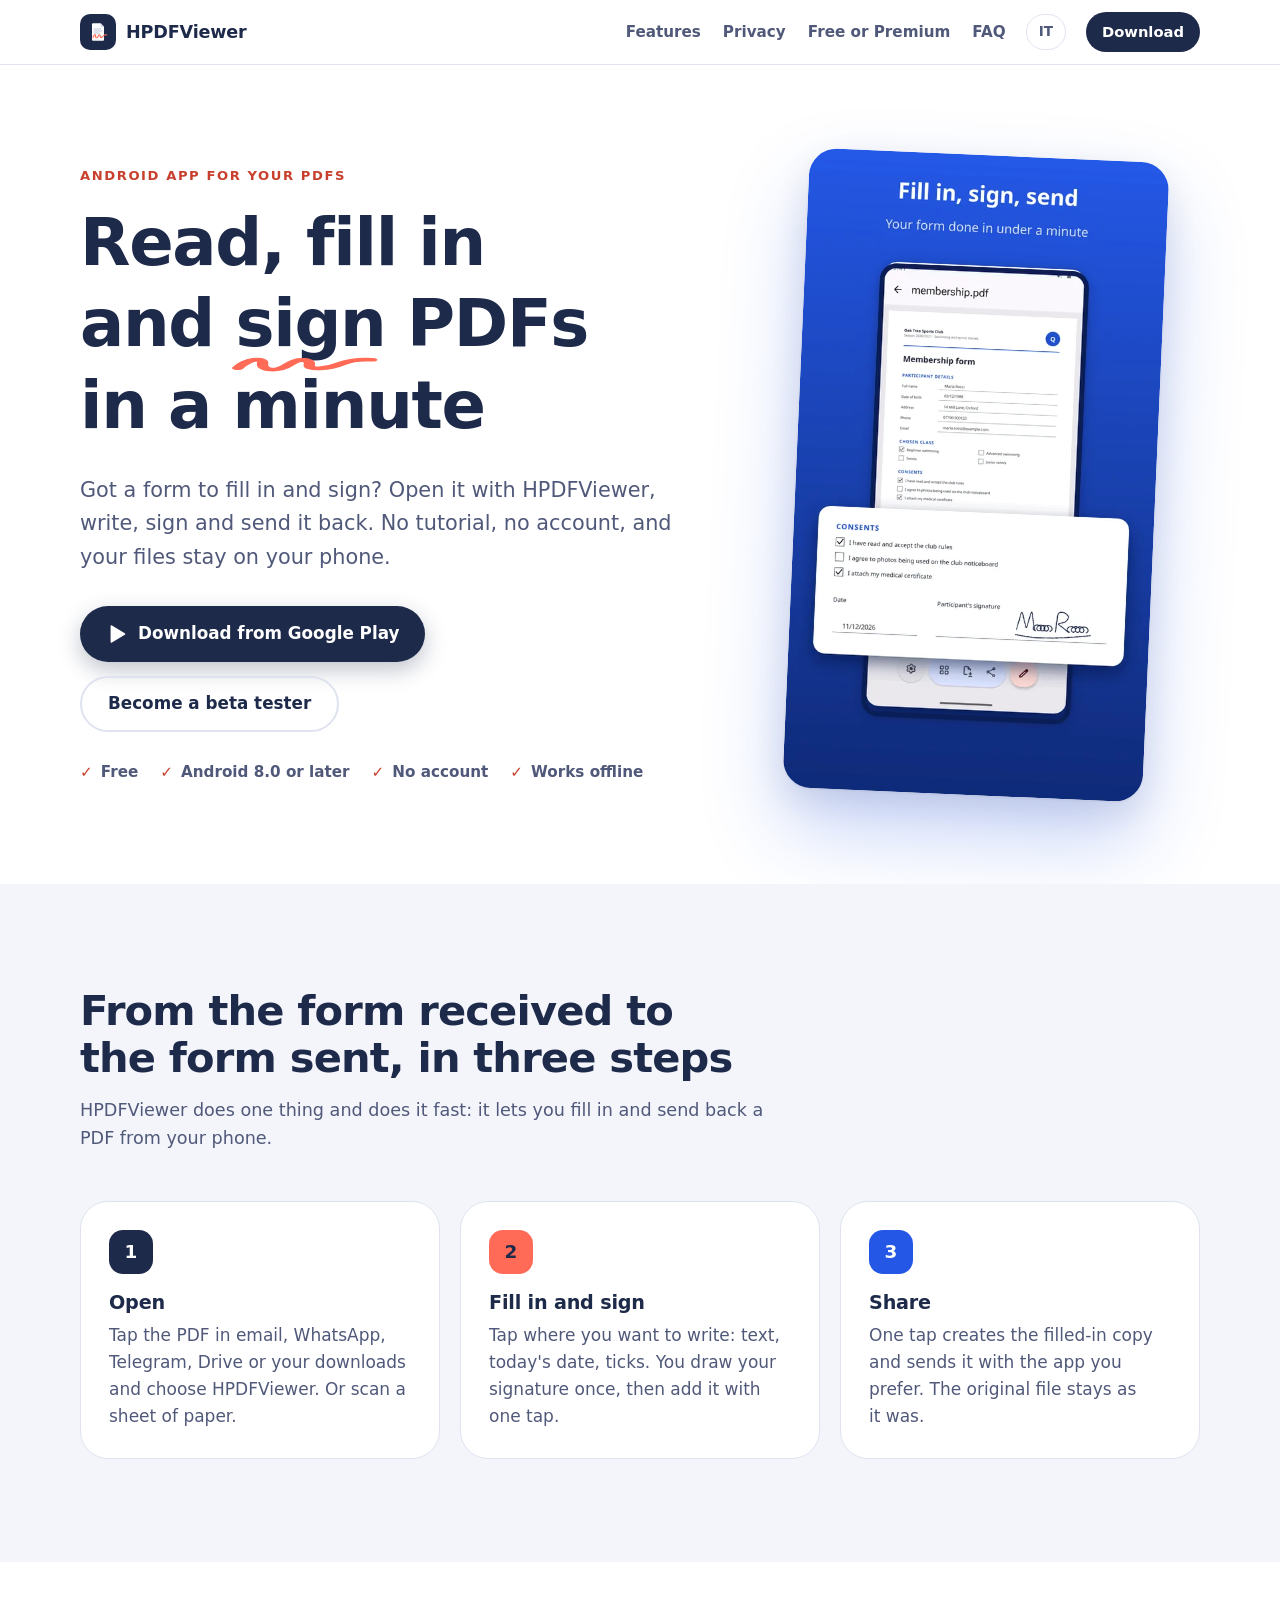
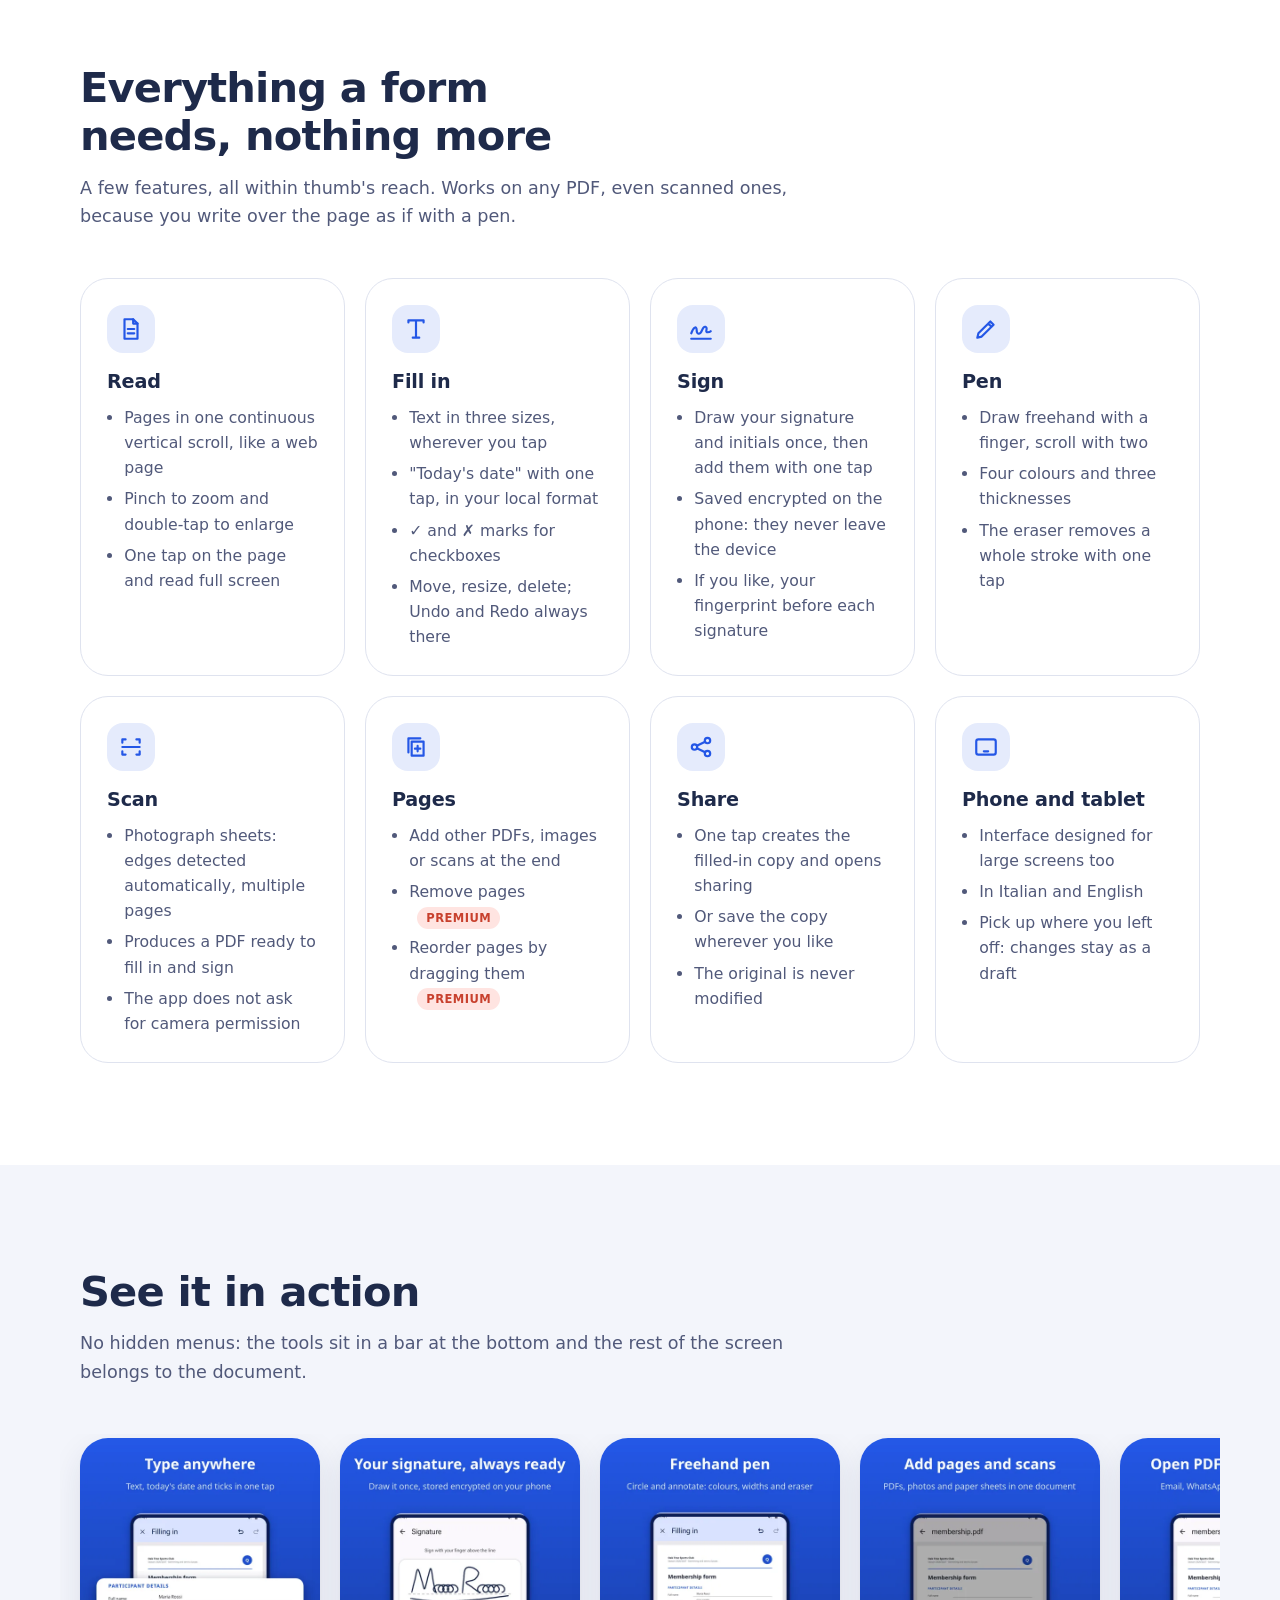
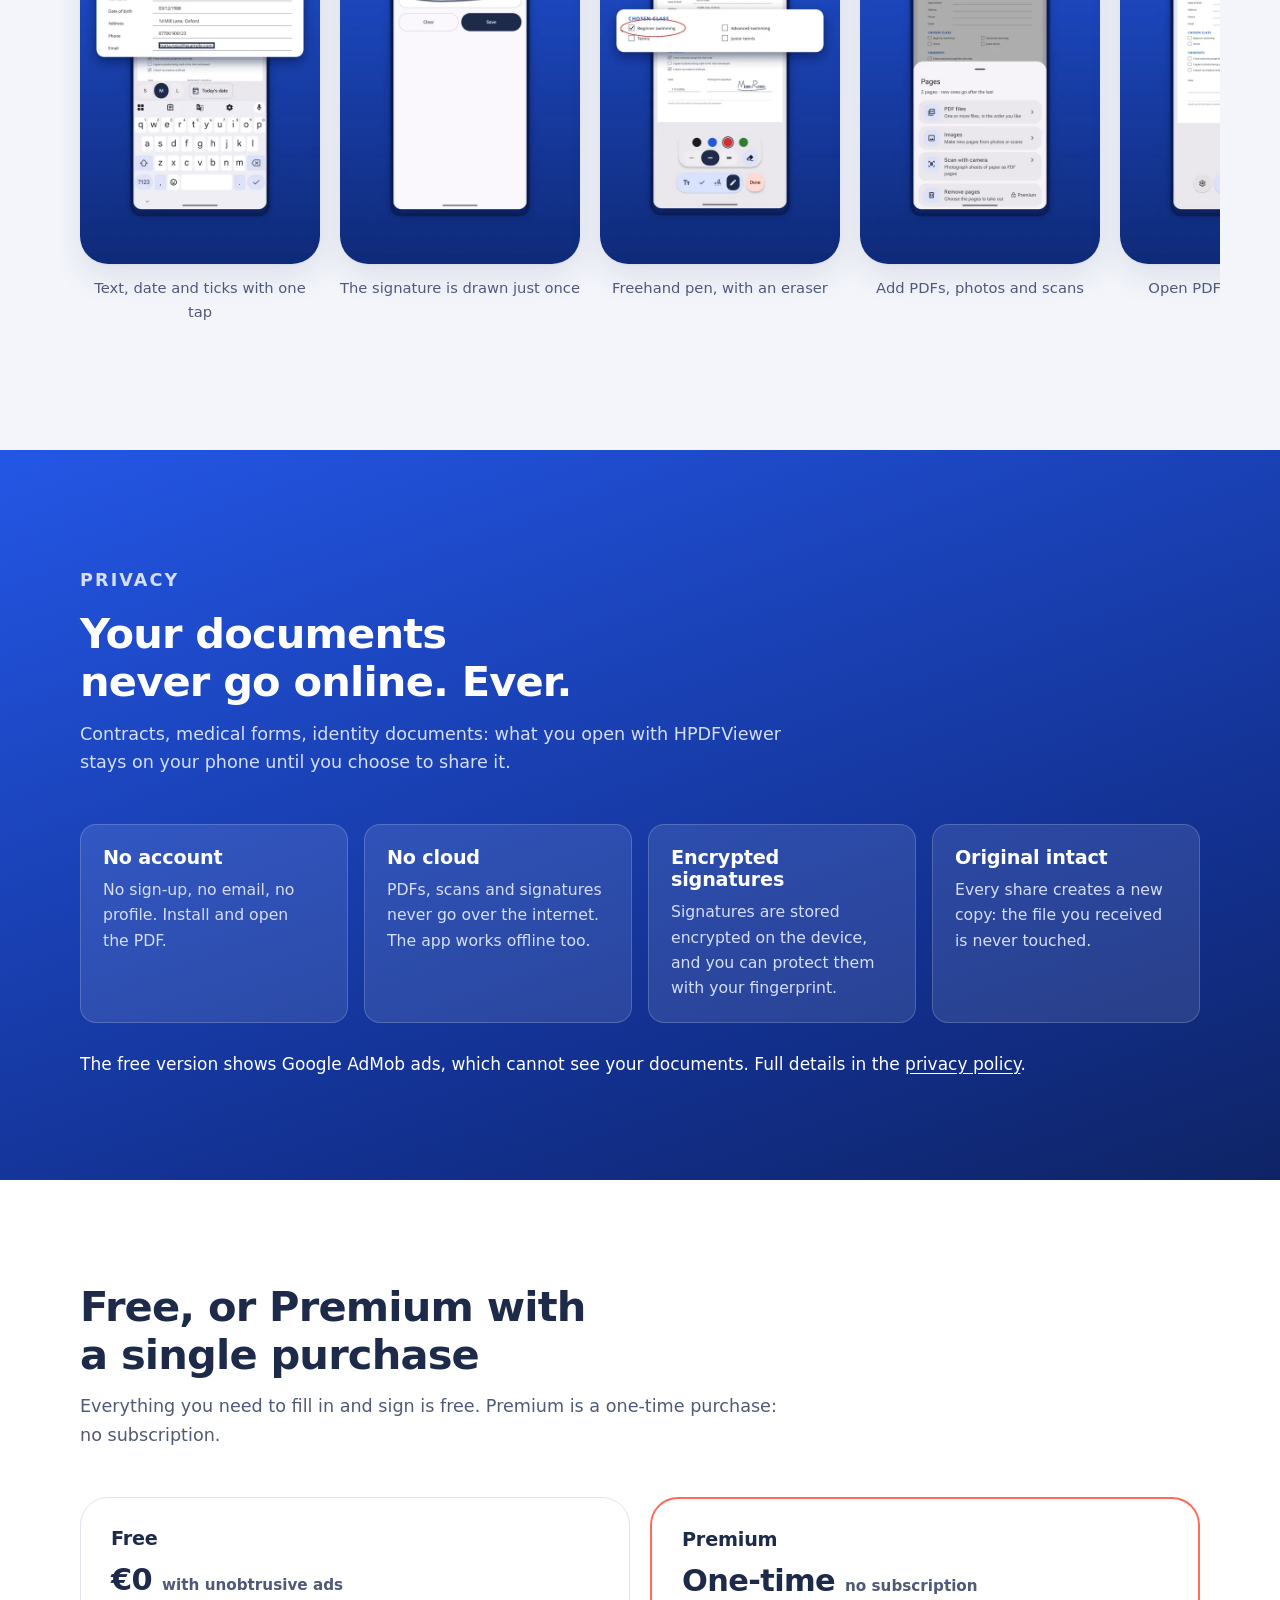
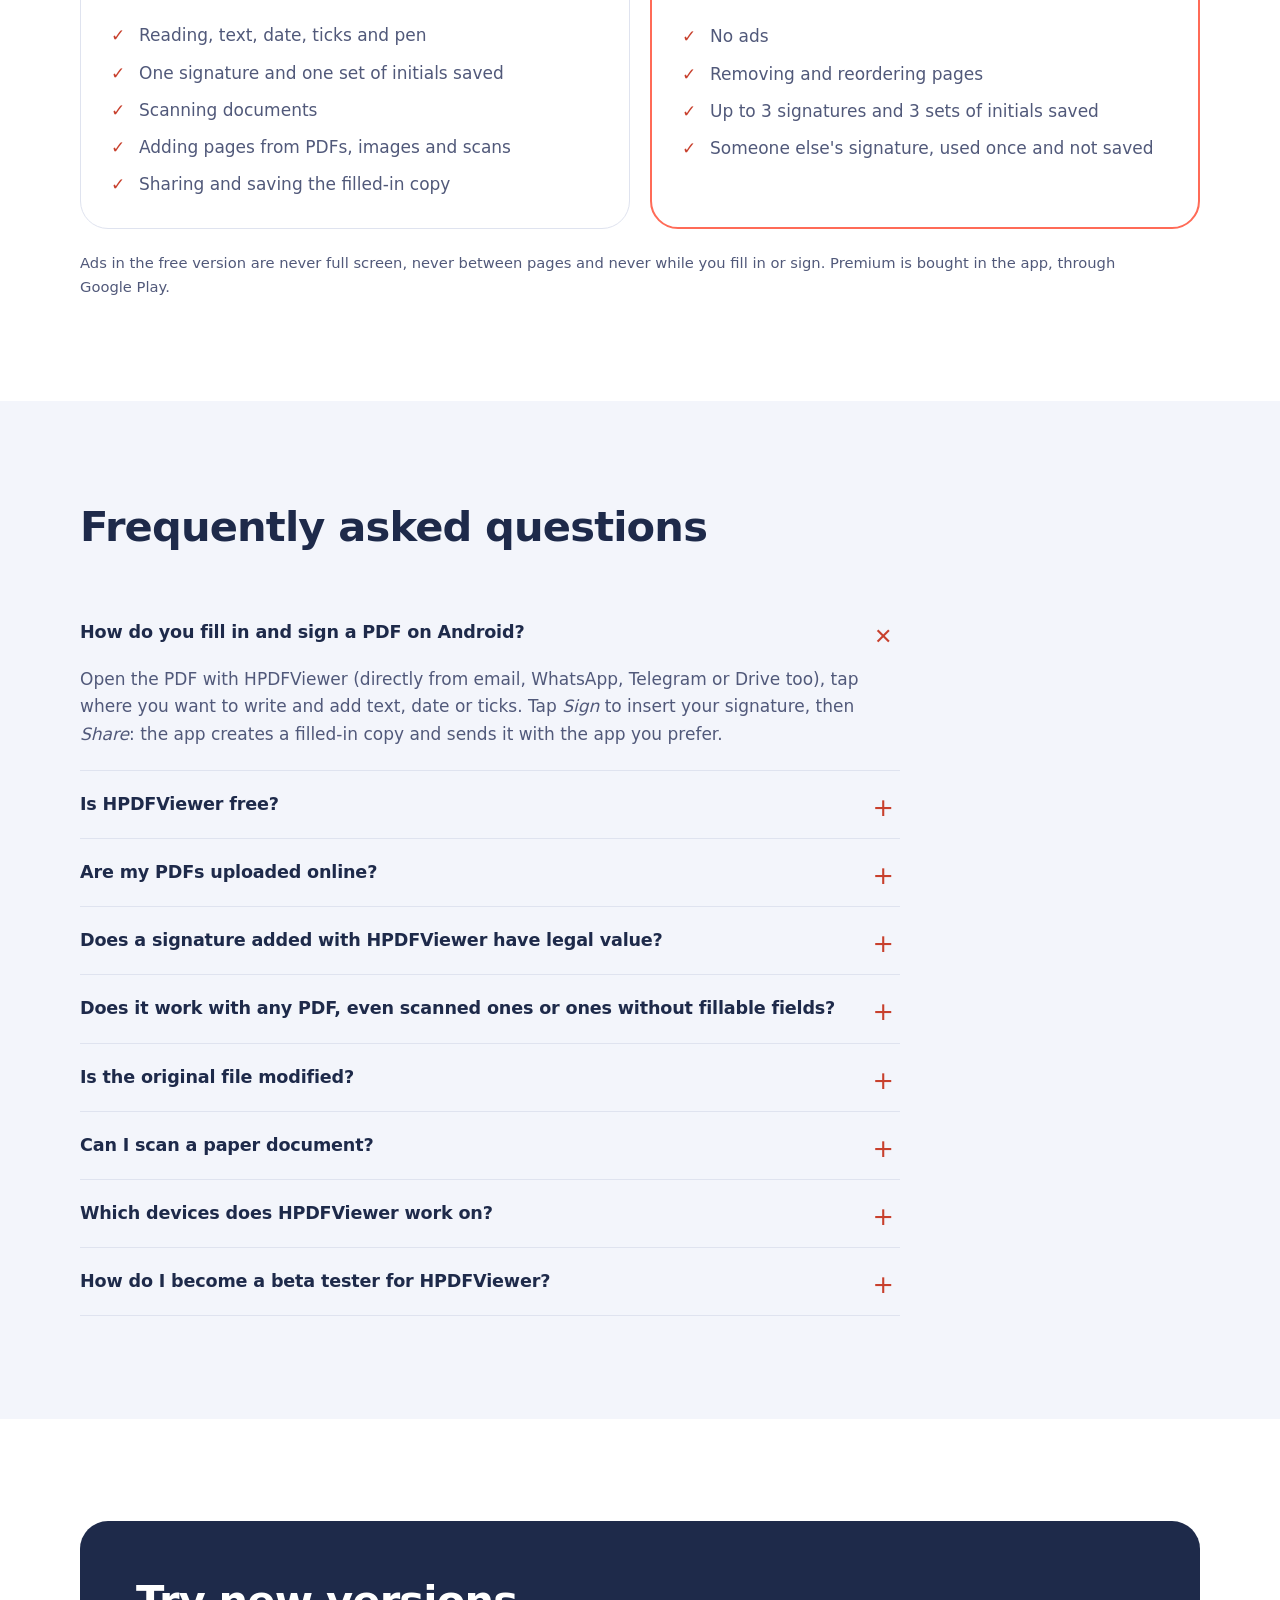
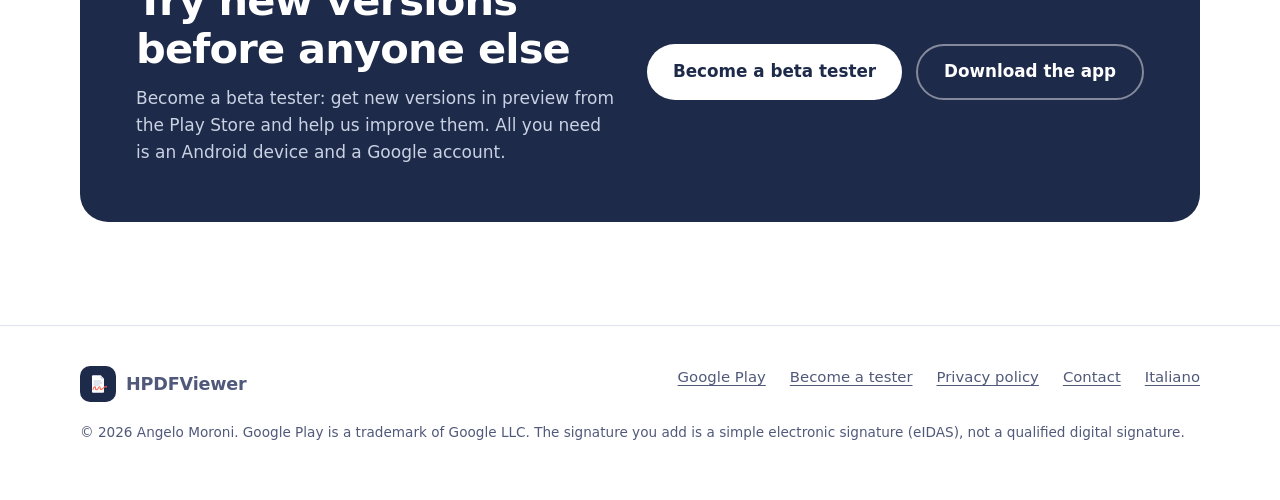
==== commit 6d963e03: "feat: schermate aggiornate all'interfaccia 0.9, galleria con penna e pagine Co-Authored-By: Claude F" ====
--- a/en/index.html
+++ b/en/index.html
@@ -303,7 +303,7 @@
     </div>
     <div class="shots" tabindex="0" role="group" aria-label="App screenshots">
       <figure>
-        <img loading="lazy" src="/assets/img/shot-en-2-540.webp" srcset="/assets/img/shot-en-2-540.webp 540w, /assets/img/shot-en-2-1080.webp 1080w" sizes="270px" width="540" height="960" alt="Write wherever you like: name, date of birth and address filled in on the form, tick box checked">
+        <img loading="lazy" src="/assets/img/shot-en-2-540.webp" srcset="/assets/img/shot-en-2-540.webp 540w, /assets/img/shot-en-2-1080.webp 1080w" sizes="270px" width="540" height="960" alt="Type anywhere: participant details written on the form, with the keyboard, the S M L sizes and Today's date">
         <figcaption>Text, date and ticks with one tap</figcaption>
       </figure>
       <figure>
@@ -311,12 +311,20 @@
         <figcaption>The signature is drawn just once</figcaption>
       </figure>
       <figure>
-        <img loading="lazy" src="/assets/img/shot-en-4-540.webp" srcset="/assets/img/shot-en-4-540.webp 540w, /assets/img/shot-en-4-1080.webp 1080w" sizes="270px" width="540" height="960" alt="A PDF form open for reading, with the toolbar at the bottom">
+        <img loading="lazy" src="/assets/img/shot-en-4-540.webp" srcset="/assets/img/shot-en-4-540.webp 540w, /assets/img/shot-en-4-1080.webp 1080w" sizes="270px" width="540" height="960" alt="Freehand pen: a red circle around the chosen class, with colours, widths and eraser">
+        <figcaption>Freehand pen, with an eraser</figcaption>
+      </figure>
+      <figure>
+        <img loading="lazy" src="/assets/img/shot-en-5-540.webp" srcset="/assets/img/shot-en-5-540.webp 540w, /assets/img/shot-en-5-1080.webp 1080w" sizes="270px" width="540" height="960" alt="Pages sheet: add PDF files, Images or Scan with camera">
+        <figcaption>Add PDFs, photos and scans</figcaption>
+      </figure>
+      <figure>
+        <img loading="lazy" src="/assets/img/shot-en-6-540.webp" srcset="/assets/img/shot-en-6-540.webp 540w, /assets/img/shot-en-6-1080.webp 1080w" sizes="270px" width="540" height="960" alt="A PDF form open for reading, with the toolbar at the bottom">
         <figcaption>Open PDFs from any app</figcaption>
       </figure>
       <figure>
-        <img loading="lazy" src="/assets/img/shot-en-5-540.webp" srcset="/assets/img/shot-en-5-540.webp 540w, /assets/img/shot-en-5-1080.webp 1080w" sizes="270px" width="540" height="960" alt="HPDFViewer home screen with the Open PDF button">
-        <figcaption>A home screen, one button</figcaption>
+        <img loading="lazy" src="/assets/img/shot-en-7-540.webp" srcset="/assets/img/shot-en-7-540.webp 540w, /assets/img/shot-en-7-1080.webp 1080w" sizes="270px" width="540" height="960" alt="HPDFViewer home screen with the Open PDF and Scan document buttons">
+        <figcaption>One home screen, two buttons</figcaption>
       </figure>
     </div>
   </div>
--- a/assets/css/site.css
+++ b/assets/css/site.css
@@ -155,10 +155,9 @@
 
 /* Screenshots */
 .shots { display: flex; gap: 20px; overflow-x: auto; scroll-snap-type: x mandatory; padding: 4px 20px 24px; margin-inline: -20px; scrollbar-width: thin; }
-.shots figure { margin: 0; flex: 0 0 min(270px, 70vw); scroll-snap-align: center; }
+.shots figure { margin: 0; flex: 0 0 min(240px, 70vw); scroll-snap-align: center; }
 .shots img { border-radius: var(--radius); box-shadow: var(--shadow); }
 .shots figcaption { margin-top: 12px; font-size: 0.92rem; color: var(--text-soft); text-align: center; }
-@media (min-width: 1180px) { .shots { overflow: visible; justify-content: space-between; } .shots figure { flex-basis: 258px; } }
 
 /* Privacy band */
 .band { background: linear-gradient(160deg, var(--blue) 0%, var(--blue-deep) 70%, #0f2466 100%); color: #fff; }
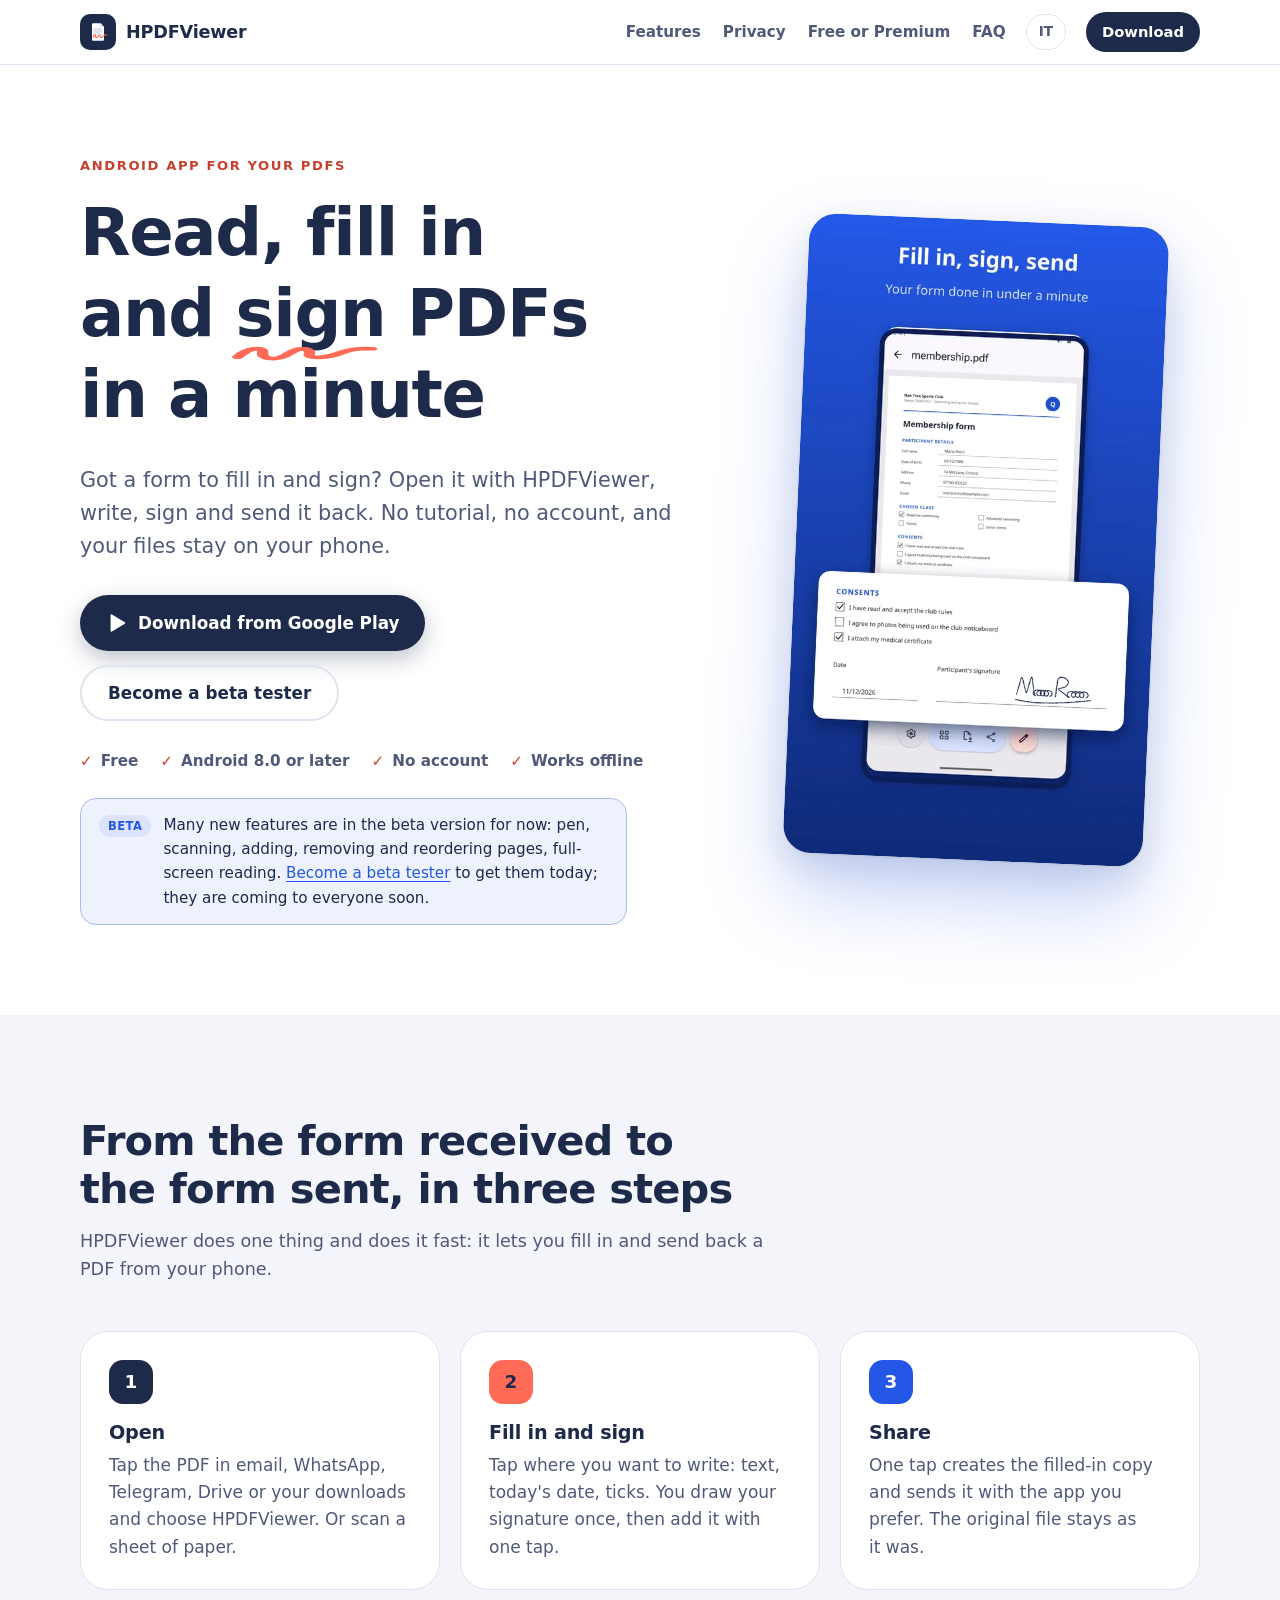
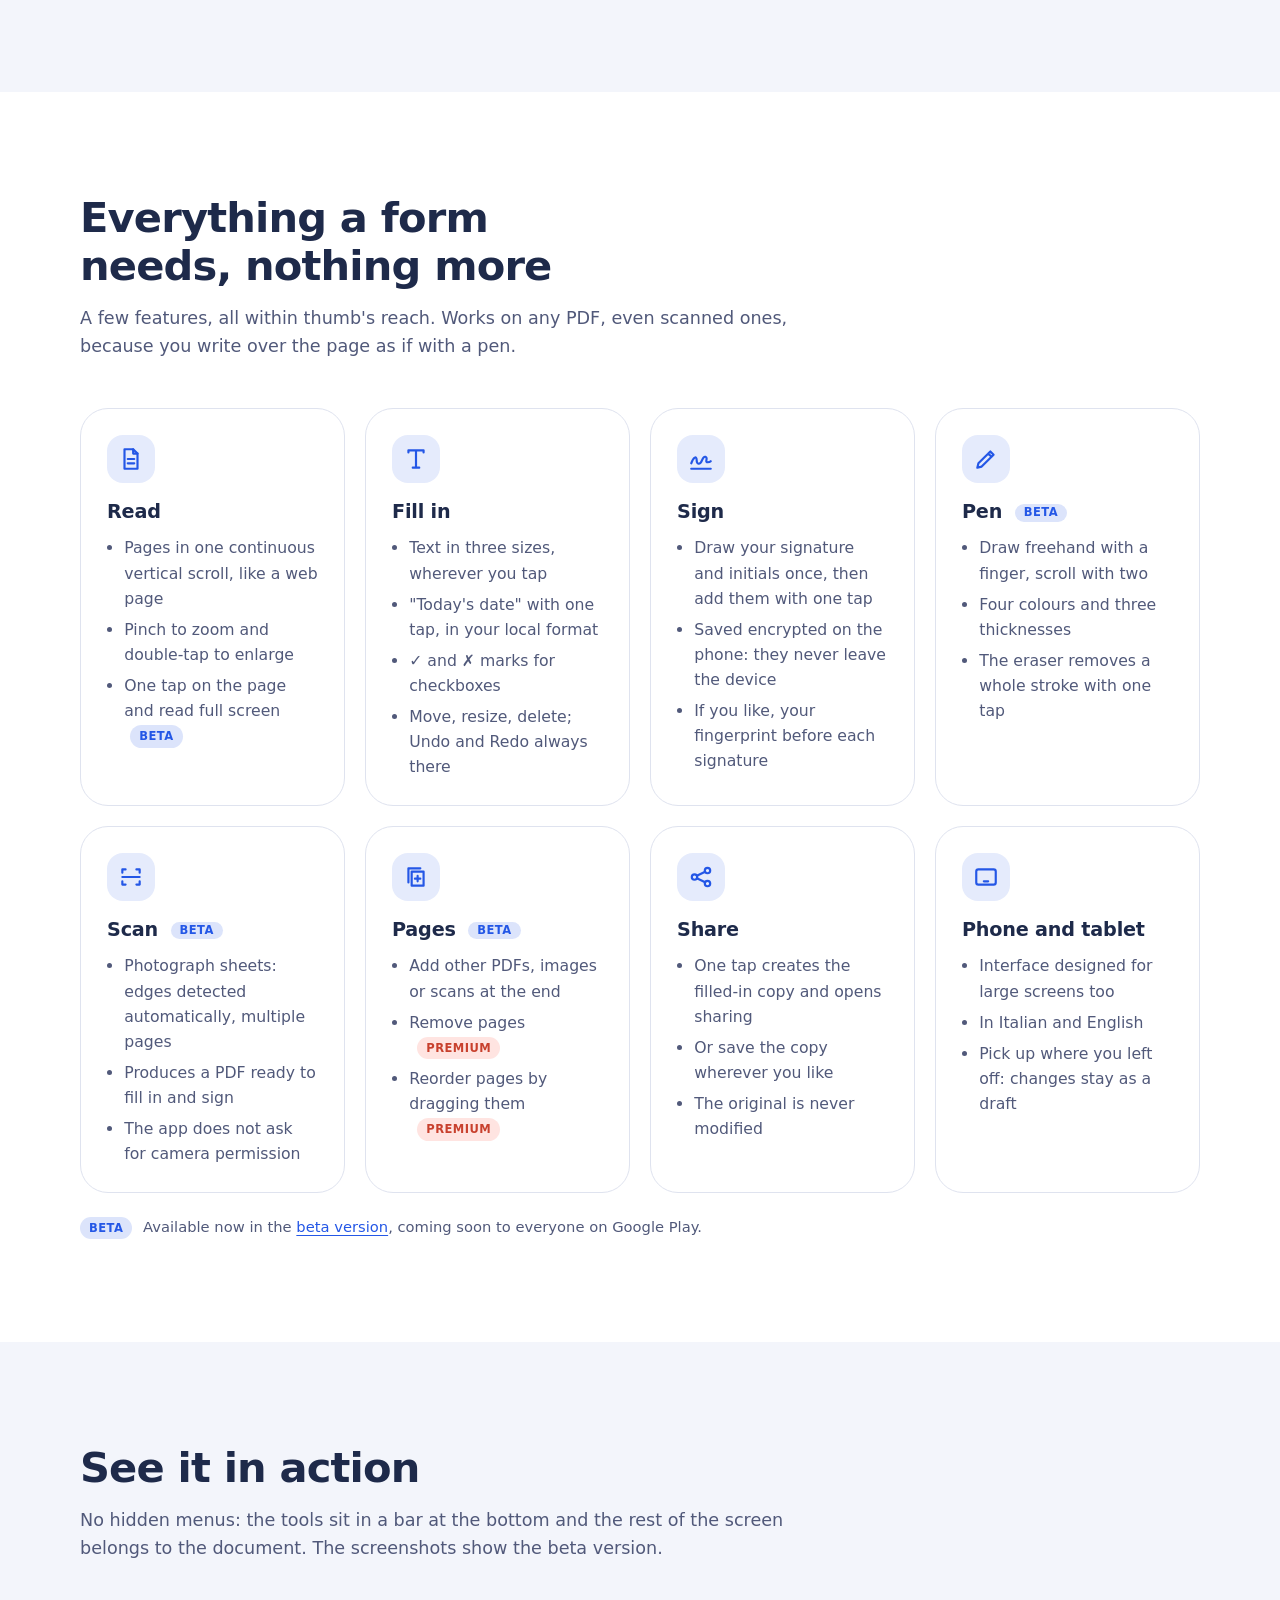
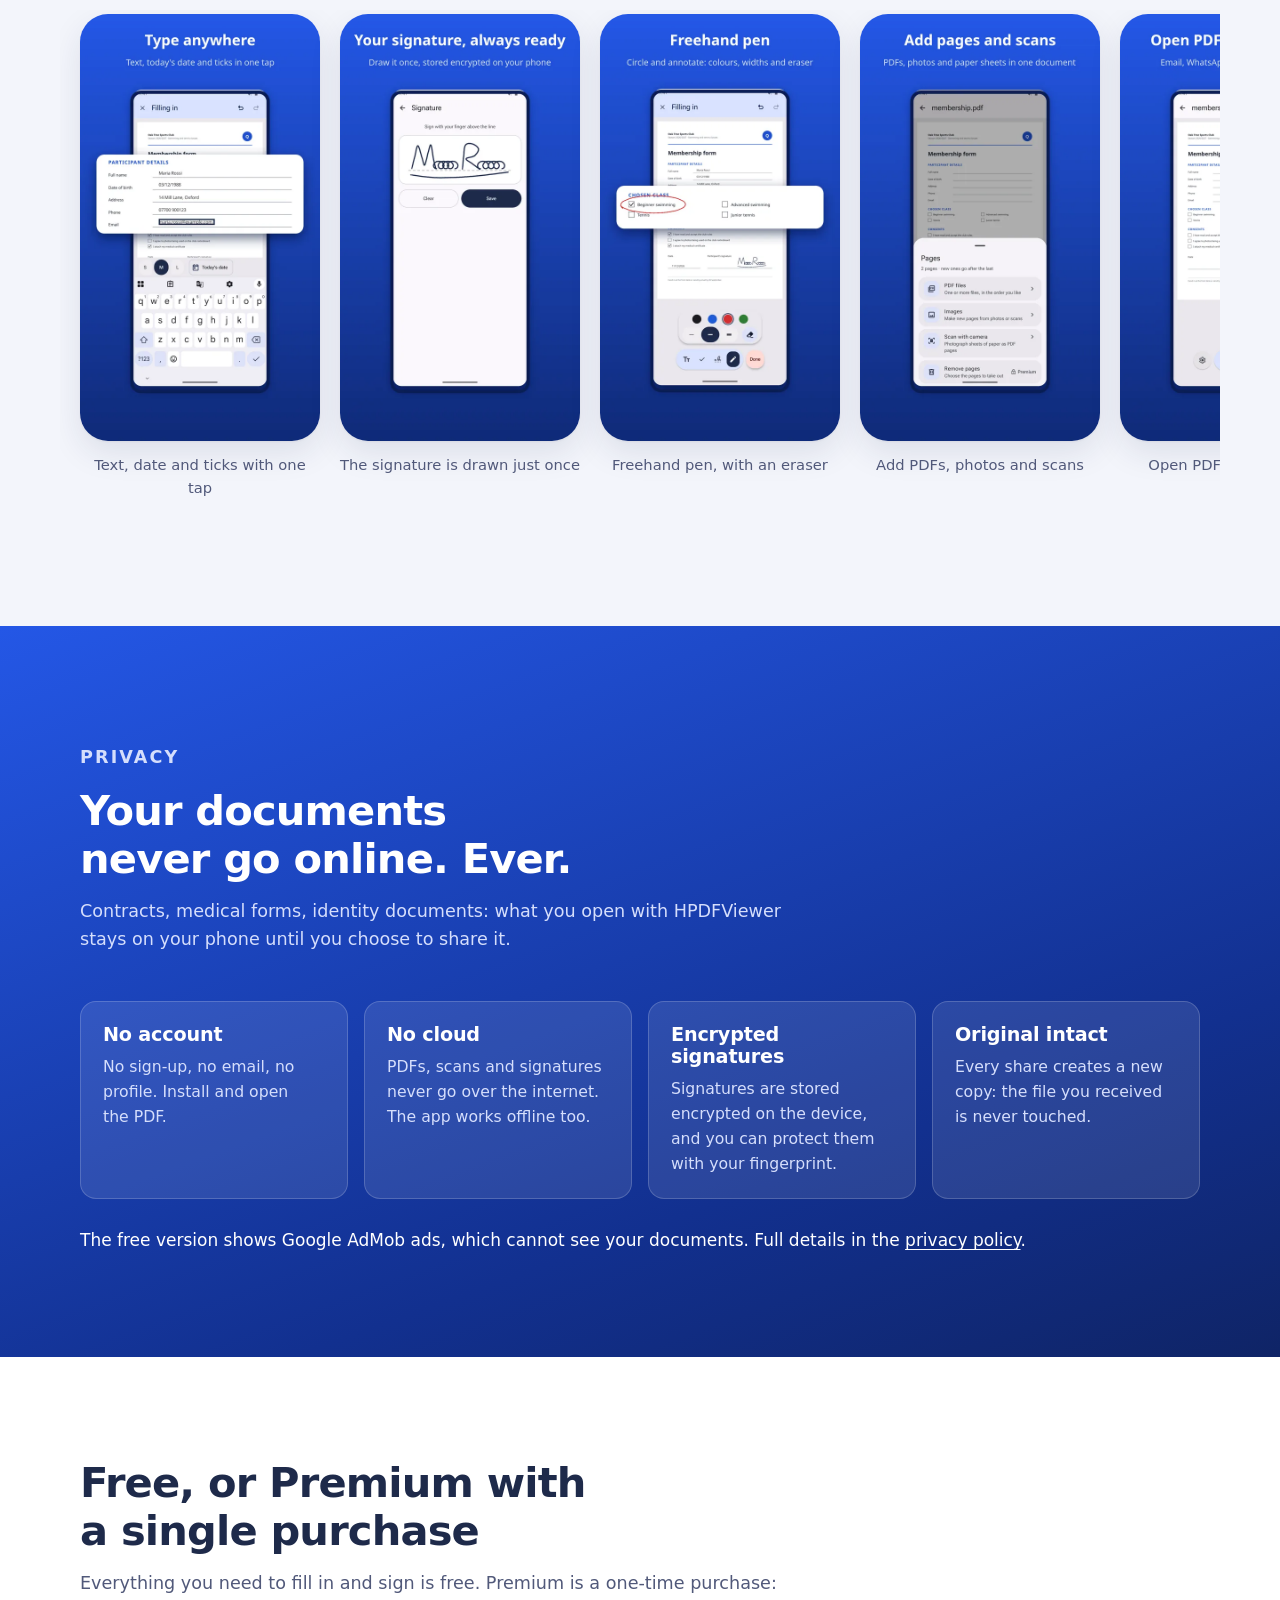
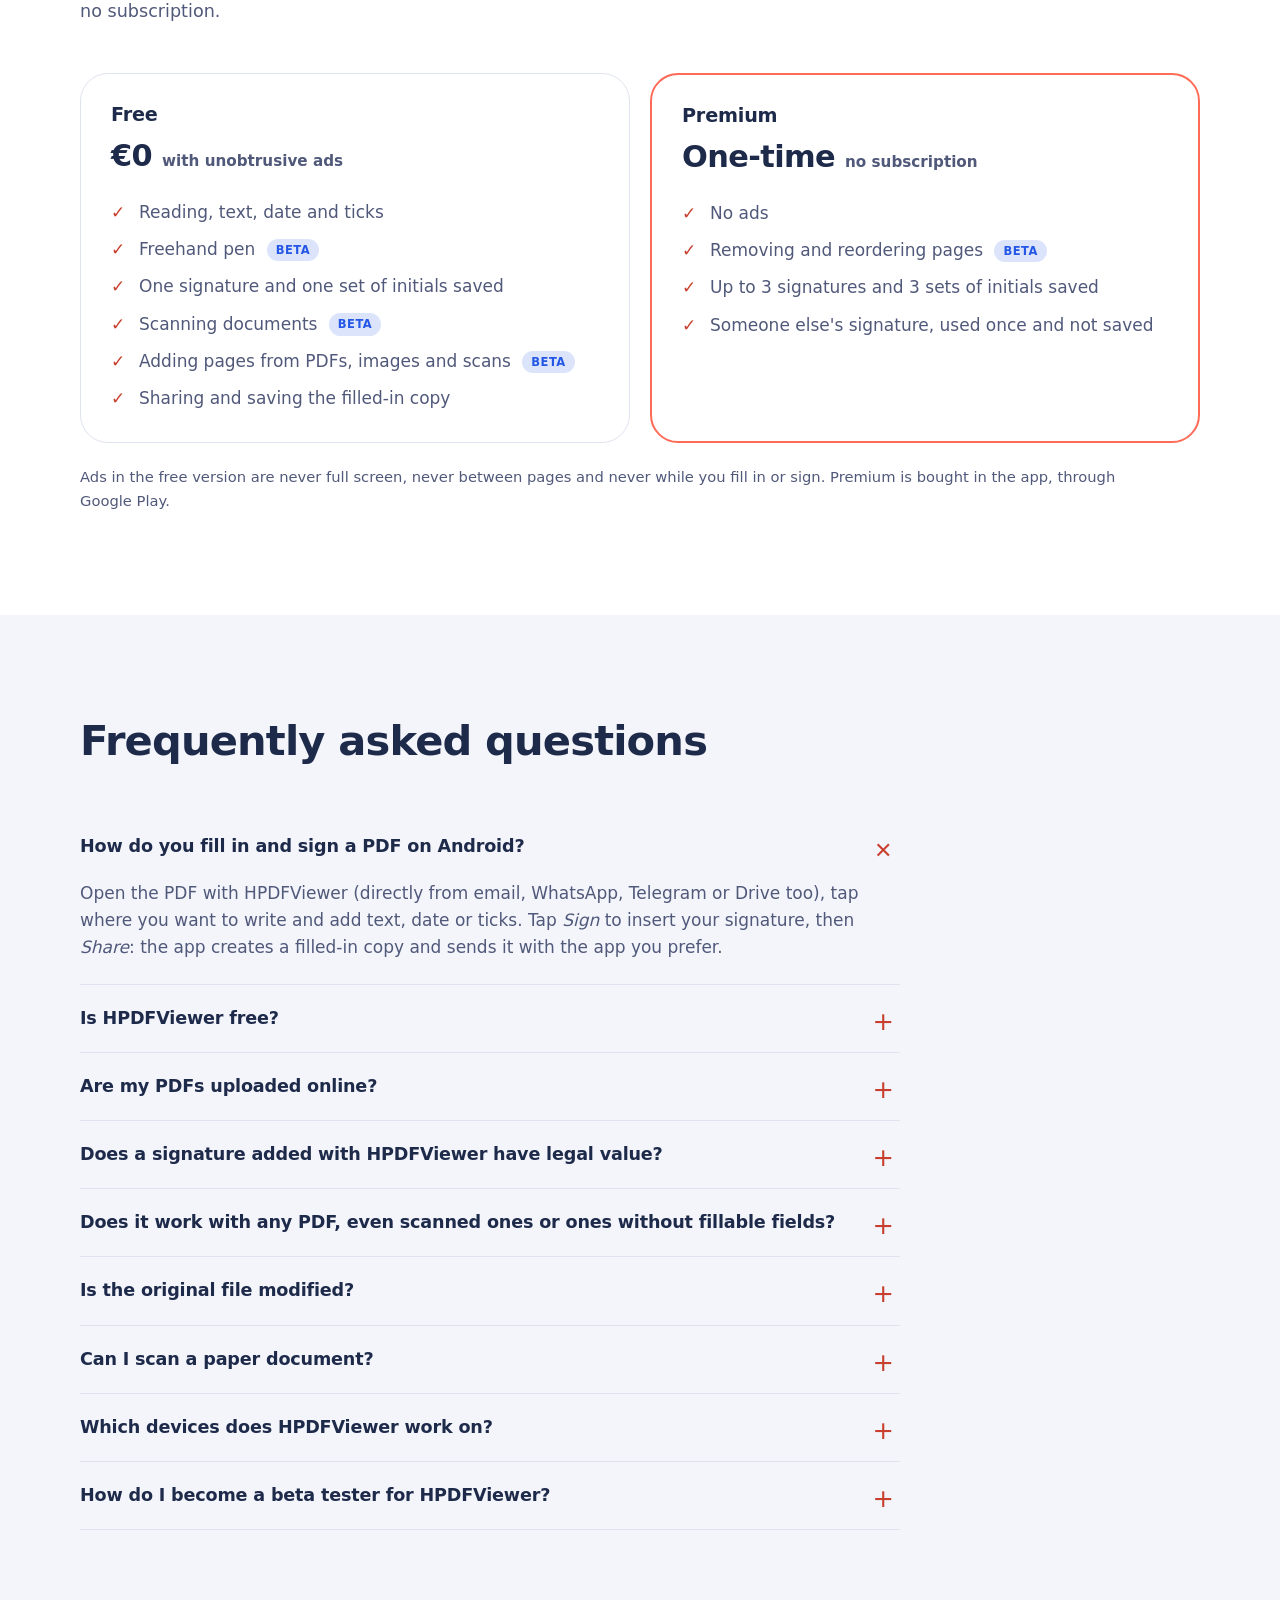
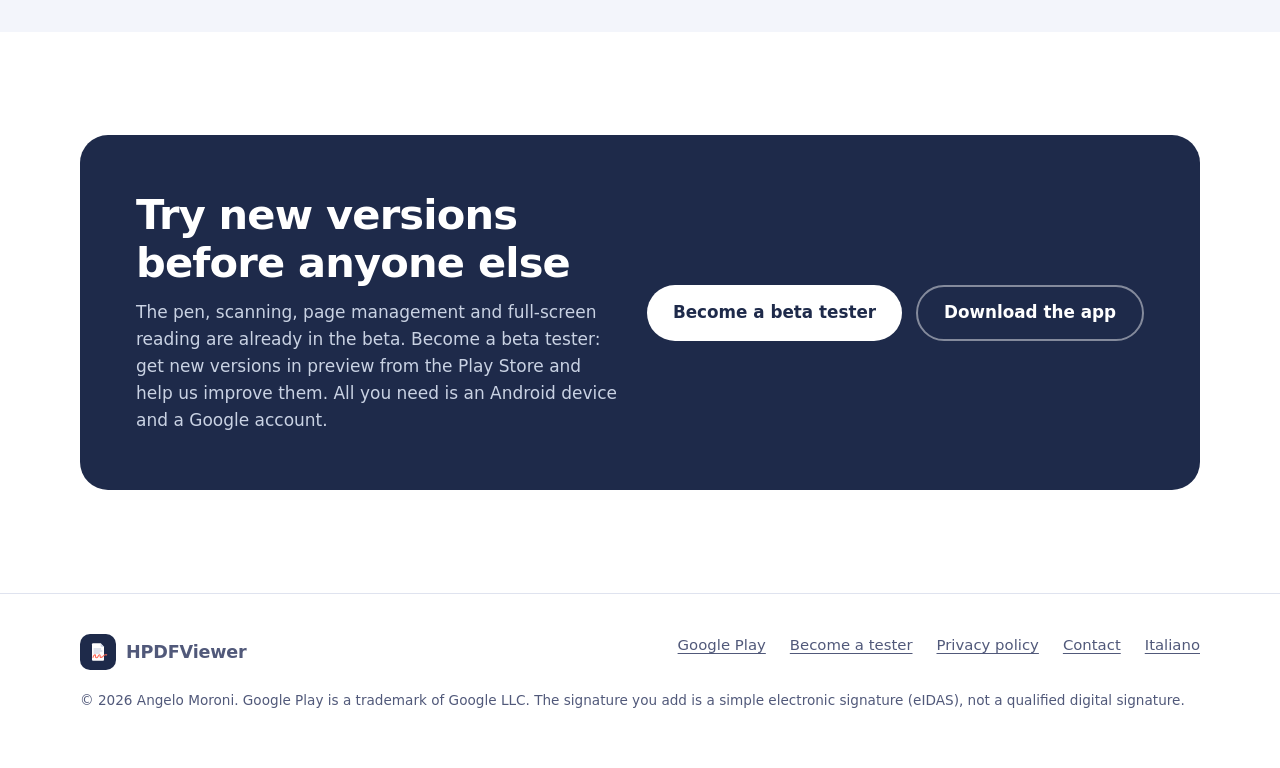
==== commit 917ed64f: "feat: le novità ancora in beta in evidenza (it + en) In produzione su Play c'è la 0.3.2; penna, scan" ====
--- a/en/index.html
+++ b/en/index.html
@@ -118,7 +118,7 @@
         {
           "@type": "Question",
           "name": "Can I scan a paper document?",
-          "acceptedAnswer": { "@type": "Answer", "text": "Yes, for free. Scan document photographs the sheets, detects the edges and creates a PDF that you can fill in, sign and share straight away. Pages are processed on the phone and the app does not ask for camera permission." }
+          "acceptedAnswer": { "@type": "Answer", "text": "Yes, for free. Scan document photographs the sheets, detects the edges and creates a PDF that you can fill in, sign and share straight away. Pages are processed on the phone and the app does not ask for camera permission. For now scanning is in the beta version: become a tester to use it today." }
         },
         {
           "@type": "Question",
@@ -128,7 +128,7 @@
         {
           "@type": "Question",
           "name": "How do I become a beta tester for HPDFViewer?",
-          "acceptedAnswer": { "@type": "Answer", "text": "Open the page Become a tester on hpdfviewer.github.io/tester.html, join the test with your Google account and update the app from the Play Store: you will get the test versions before everyone else. You can leave the test at any time." }
+          "acceptedAnswer": { "@type": "Answer", "text": "Open the page Become a tester on hpdfviewer.github.io/tester.html, join the test with your Google account and update the app from the Play Store: you will get the test versions before everyone else. Today the beta already has the pen, scanning, page management and full-screen reading. You can leave the test at any time." }
         }
       ]
     }
@@ -177,6 +177,7 @@
         <li>No account</li>
         <li>Works offline</li>
       </ul>
+      <p class="beta-note"><span class="tag tag-beta">Beta</span> <span>Many new features are in the beta version for now: pen, scanning, adding, removing and reordering pages, full-screen reading. <a href="/tester.html">Become a beta tester</a> to get them today; they are coming to everyone soon.</span></p>
     </div>
     <div class="hero-shot">
       <img src="/assets/img/shot-en-1-540.webp"
@@ -224,7 +225,7 @@
         <ul>
           <li>Pages in one continuous vertical scroll, like a web page</li>
           <li>Pinch to zoom and double-tap to enlarge</li>
-          <li>One tap on the page and read full screen</li>
+          <li>One tap on the page and read full screen <span class="tag tag-beta">Beta</span></li>
         </ul>
       </article>
       <article class="feature">
@@ -248,7 +249,7 @@
       </article>
       <article class="feature">
         <div class="ico"><svg viewBox="0 0 24 24" aria-hidden="true"><path d="M4 20l1-4L16 5l3 3L8 19zM14 7l3 3"/></svg></div>
-        <h3>Pen</h3>
+        <h3>Pen <span class="tag tag-beta">Beta</span></h3>
         <ul>
           <li>Draw freehand with a finger, scroll with two</li>
           <li>Four colours and three thicknesses</li>
@@ -257,7 +258,7 @@
       </article>
       <article class="feature">
         <div class="ico"><svg viewBox="0 0 24 24" aria-hidden="true"><path d="M4 8V5h3M17 5h3v3M20 16v3h-3M7 19H4v-3M4 12h16"/></svg></div>
-        <h3>Scan</h3>
+        <h3>Scan <span class="tag tag-beta">Beta</span></h3>
         <ul>
           <li>Photograph sheets: edges detected automatically, multiple pages</li>
           <li>Produces a PDF ready to fill in and sign</li>
@@ -266,7 +267,7 @@
       </article>
       <article class="feature">
         <div class="ico"><svg viewBox="0 0 24 24" aria-hidden="true"><path d="M8 7h11v13H8zM5 17V4h11M13.5 11v5M11 13.5h5"/></svg></div>
-        <h3>Pages</h3>
+        <h3>Pages <span class="tag tag-beta">Beta</span></h3>
         <ul>
           <li>Add other PDFs, images or scans at the end</li>
           <li>Remove pages <span class="tag">Premium</span></li>
@@ -292,6 +293,7 @@
         </ul>
       </article>
     </div>
+    <p class="note"><span class="tag tag-beta">Beta</span> Available now in the <a href="/tester.html">beta version</a>, coming soon to everyone on Google Play.</p>
   </div>
 </section>
 
@@ -299,7 +301,7 @@
   <div class="wrap">
     <div class="section-head">
       <h2>See it in action</h2>
-      <p>No hidden menus: the tools sit in a bar at the bottom and the rest of the screen belongs to the document.</p>
+      <p>No hidden menus: the tools sit in a bar at the bottom and the rest of the screen belongs to the document. The screenshots show the beta version.</p>
     </div>
     <div class="shots" tabindex="0" role="group" aria-label="App screenshots">
       <figure>
@@ -370,10 +372,11 @@
         <h3>Free</h3>
         <p class="price">€0 <small>with unobtrusive ads</small></p>
         <ul>
-          <li>Reading, text, date, ticks and pen</li>
+          <li>Reading, text, date and ticks</li>
+          <li>Freehand pen <span class="tag tag-beta">Beta</span></li>
           <li>One signature and one set of initials saved</li>
-          <li>Scanning documents</li>
-          <li>Adding pages from PDFs, images and scans</li>
+          <li>Scanning documents <span class="tag tag-beta">Beta</span></li>
+          <li>Adding pages from PDFs, images and scans <span class="tag tag-beta">Beta</span></li>
           <li>Sharing and saving the filled-in copy</li>
         </ul>
       </div>
@@ -382,7 +385,7 @@
         <p class="price">One-time <small>no subscription</small></p>
         <ul>
           <li>No ads</li>
-          <li>Removing and reordering pages</li>
+          <li>Removing and reordering pages <span class="tag tag-beta">Beta</span></li>
           <li>Up to 3 signatures and 3 sets of initials saved</li>
           <li>Someone else's signature, used once and not saved</li>
         </ul>
@@ -424,7 +427,7 @@
       </details>
       <details>
         <summary><h3>Can I scan a paper document?</h3></summary>
-        <p>Yes, for free. <em>Scan document</em> photographs the sheets, detects the edges and creates a PDF that you can fill in, sign and share straight away. Pages are processed on the phone and the app does not ask for camera permission.</p>
+        <p>Yes, for free. <em>Scan document</em> photographs the sheets, detects the edges and creates a PDF that you can fill in, sign and share straight away. Pages are processed on the phone and the app does not ask for camera permission. For now scanning is in the beta version: <a href="/tester.html">become a tester</a> to use it today.</p>
       </details>
       <details>
         <summary><h3>Which devices does HPDFViewer work on?</h3></summary>
@@ -432,7 +435,7 @@
       </details>
       <details>
         <summary><h3>How do I become a beta tester for HPDFViewer?</h3></summary>
-        <p>Open the page <a href="/tester.html">Become a tester</a>, join the test with your Google account and update the app from the Play Store: you will get the test versions before everyone else. You can leave the test at any time.</p>
+        <p>Open the page <a href="/tester.html">Become a tester</a>, join the test with your Google account and update the app from the Play Store: you will get the test versions before everyone else. Today the beta already has the pen, scanning, page management and full-screen reading. You can leave the test at any time.</p>
       </details>
     </div>
   </div>
@@ -443,7 +446,7 @@
     <div class="tester">
       <div>
         <h2>Try new versions before anyone else</h2>
-        <p>Become a beta tester: get new versions in preview from the Play Store and help us improve them. All you need is an Android device and a Google account.</p>
+        <p>The pen, scanning, page management and full-screen reading are already in the beta. Become a beta tester: get new versions in preview from the Play Store and help us improve them. All you need is an Android device and a Google account.</p>
       </div>
       <div class="cta">
         <a class="btn btn-light" href="/tester.html">Become a beta tester</a>
--- a/assets/css/site.css
+++ b/assets/css/site.css
@@ -181,6 +181,10 @@
 .plan li + li { margin-top: 10px; }
 .plan li::before { content: "✓"; position: absolute; left: 0; color: var(--coral-text); font-weight: 800; }
 .note { color: var(--text-soft); font-size: 0.92rem; margin-top: 22px; }
+.tag-beta { margin-left: 6px; background: color-mix(in srgb, var(--blue) 16%, var(--surface)); color: var(--link); }
+.beta-note { display: flex; gap: 12px; align-items: flex-start; margin-top: 24px; padding: 14px 18px; border-radius: var(--radius-s); background: color-mix(in srgb, var(--blue) 8%, var(--bg)); border: 1px solid color-mix(in srgb, var(--blue) 28%, var(--line)); color: var(--text); font-size: 0.95rem; max-width: 36em; }
+.beta-note .tag { margin: 2px 0 0; flex: none; }
+.note .tag { margin: 0 6px 0 0; }
 @media (max-width: 760px) { .plans { grid-template-columns: 1fr; } }
 
 /* FAQ */
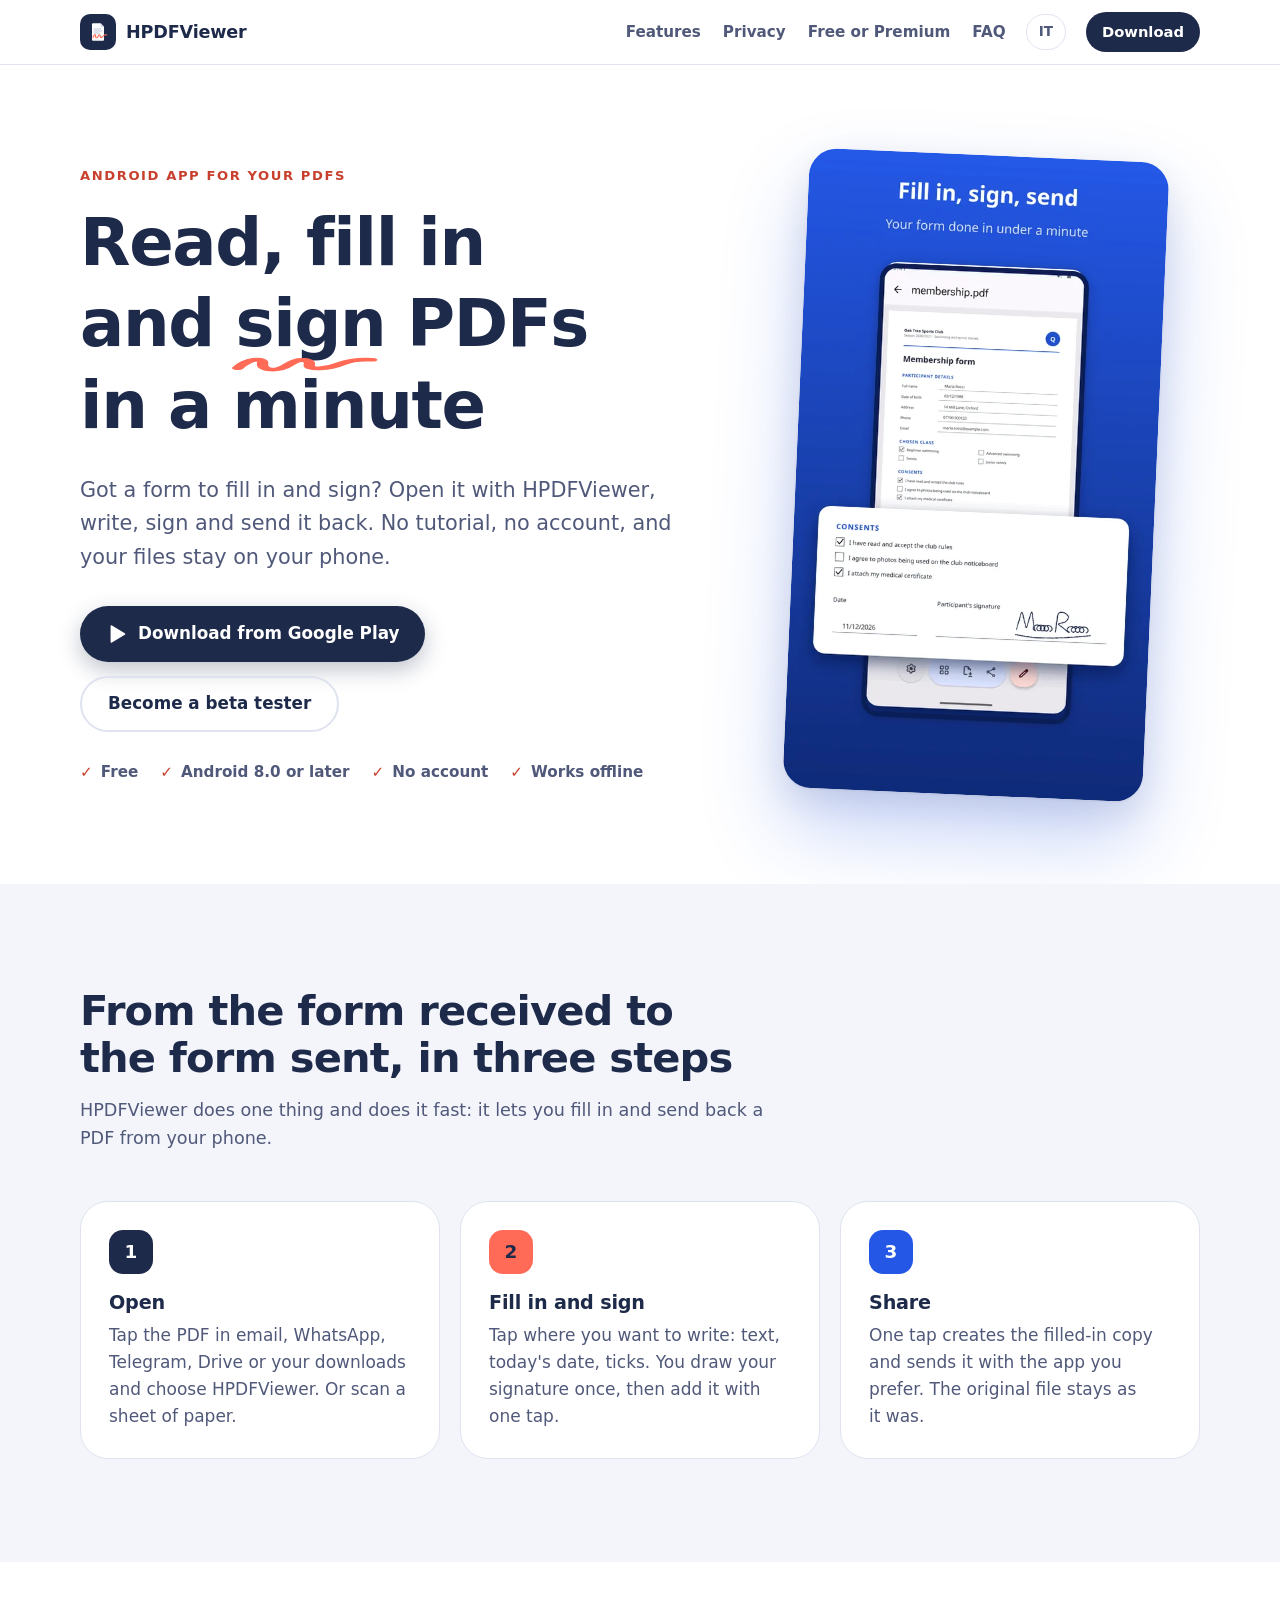
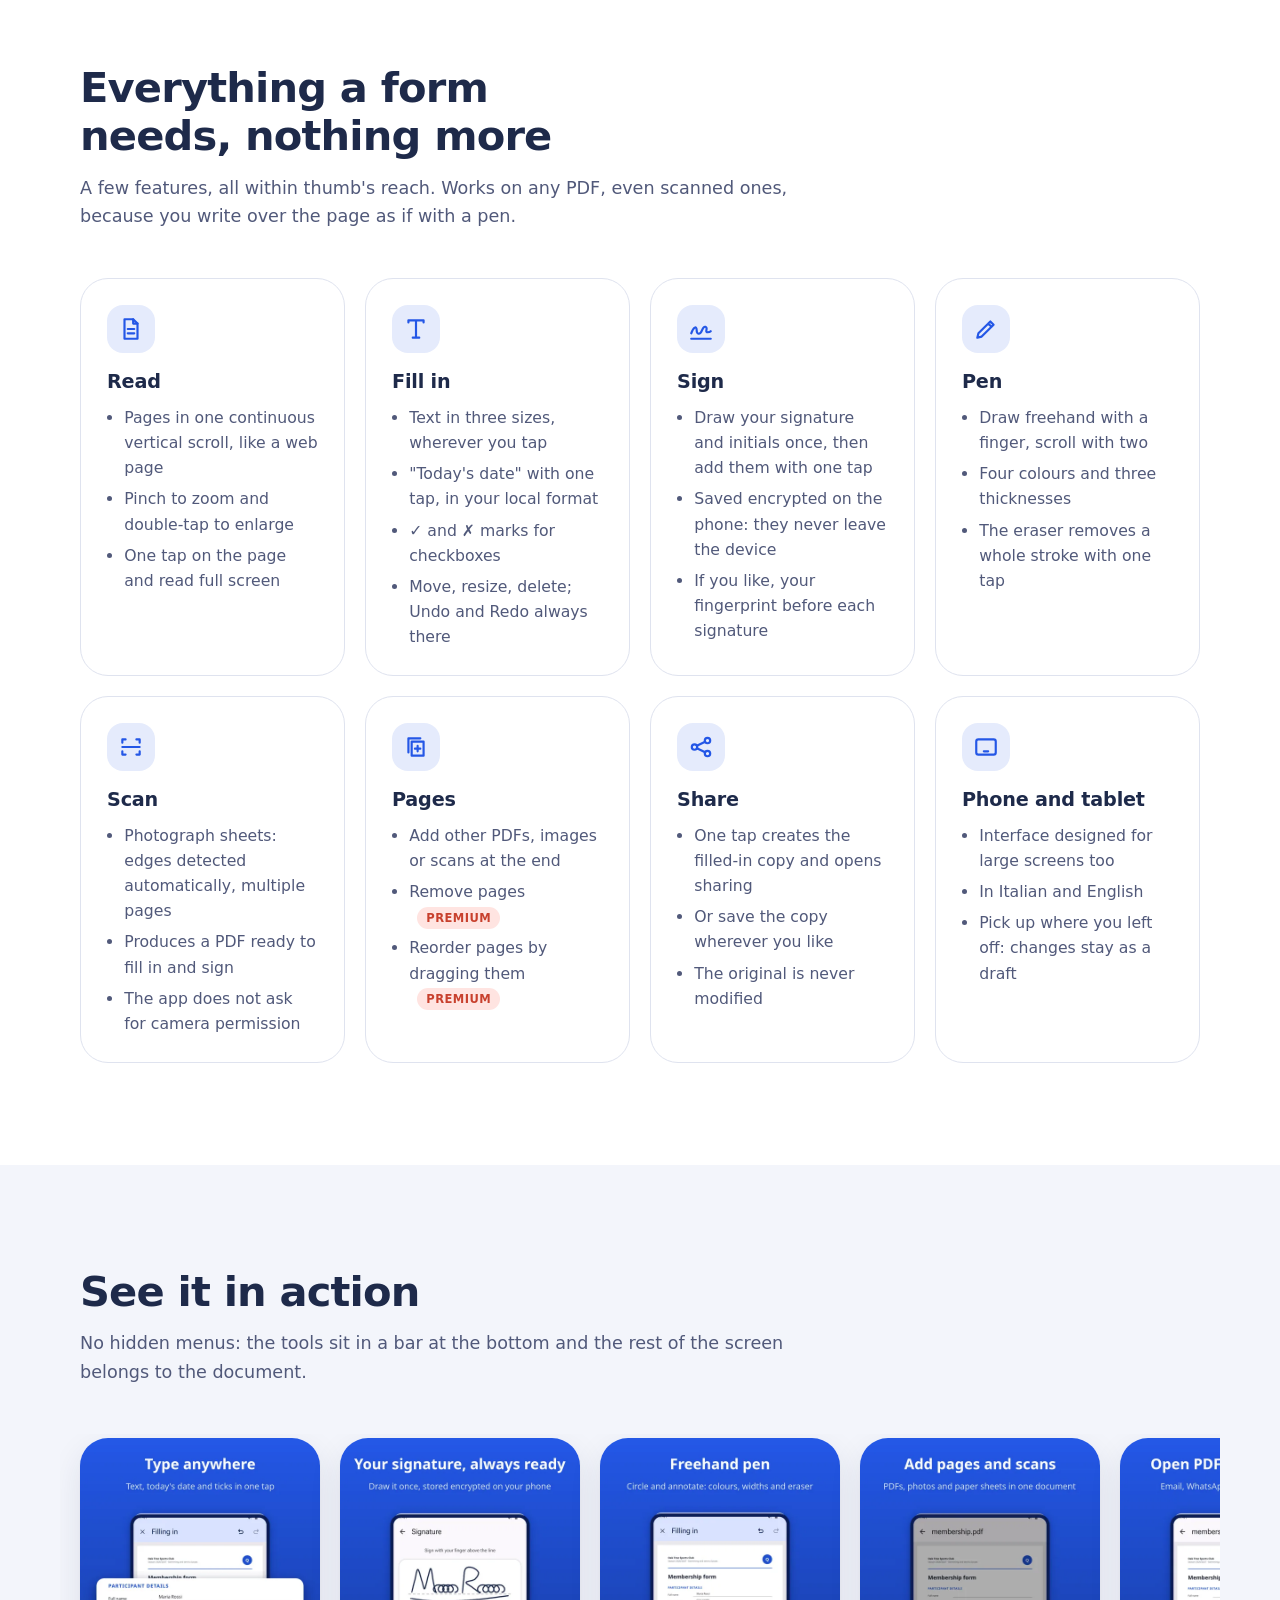
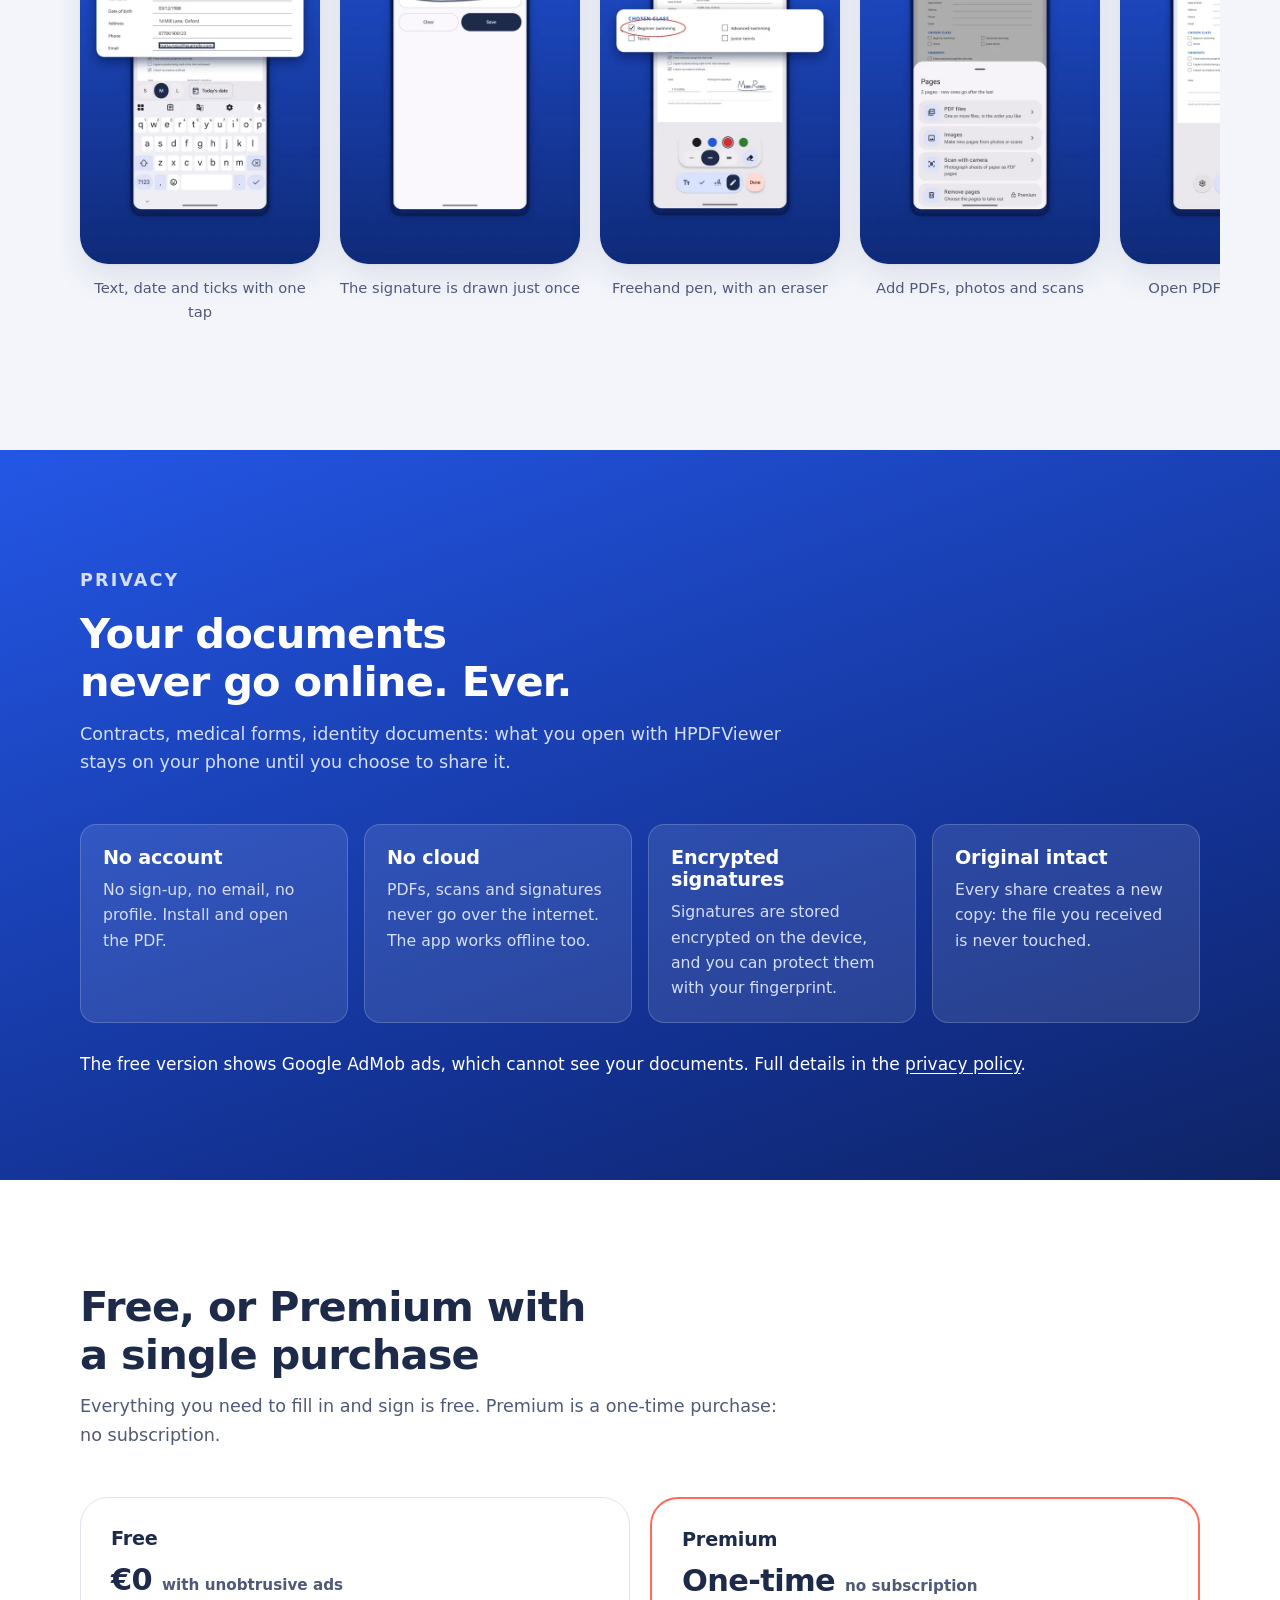
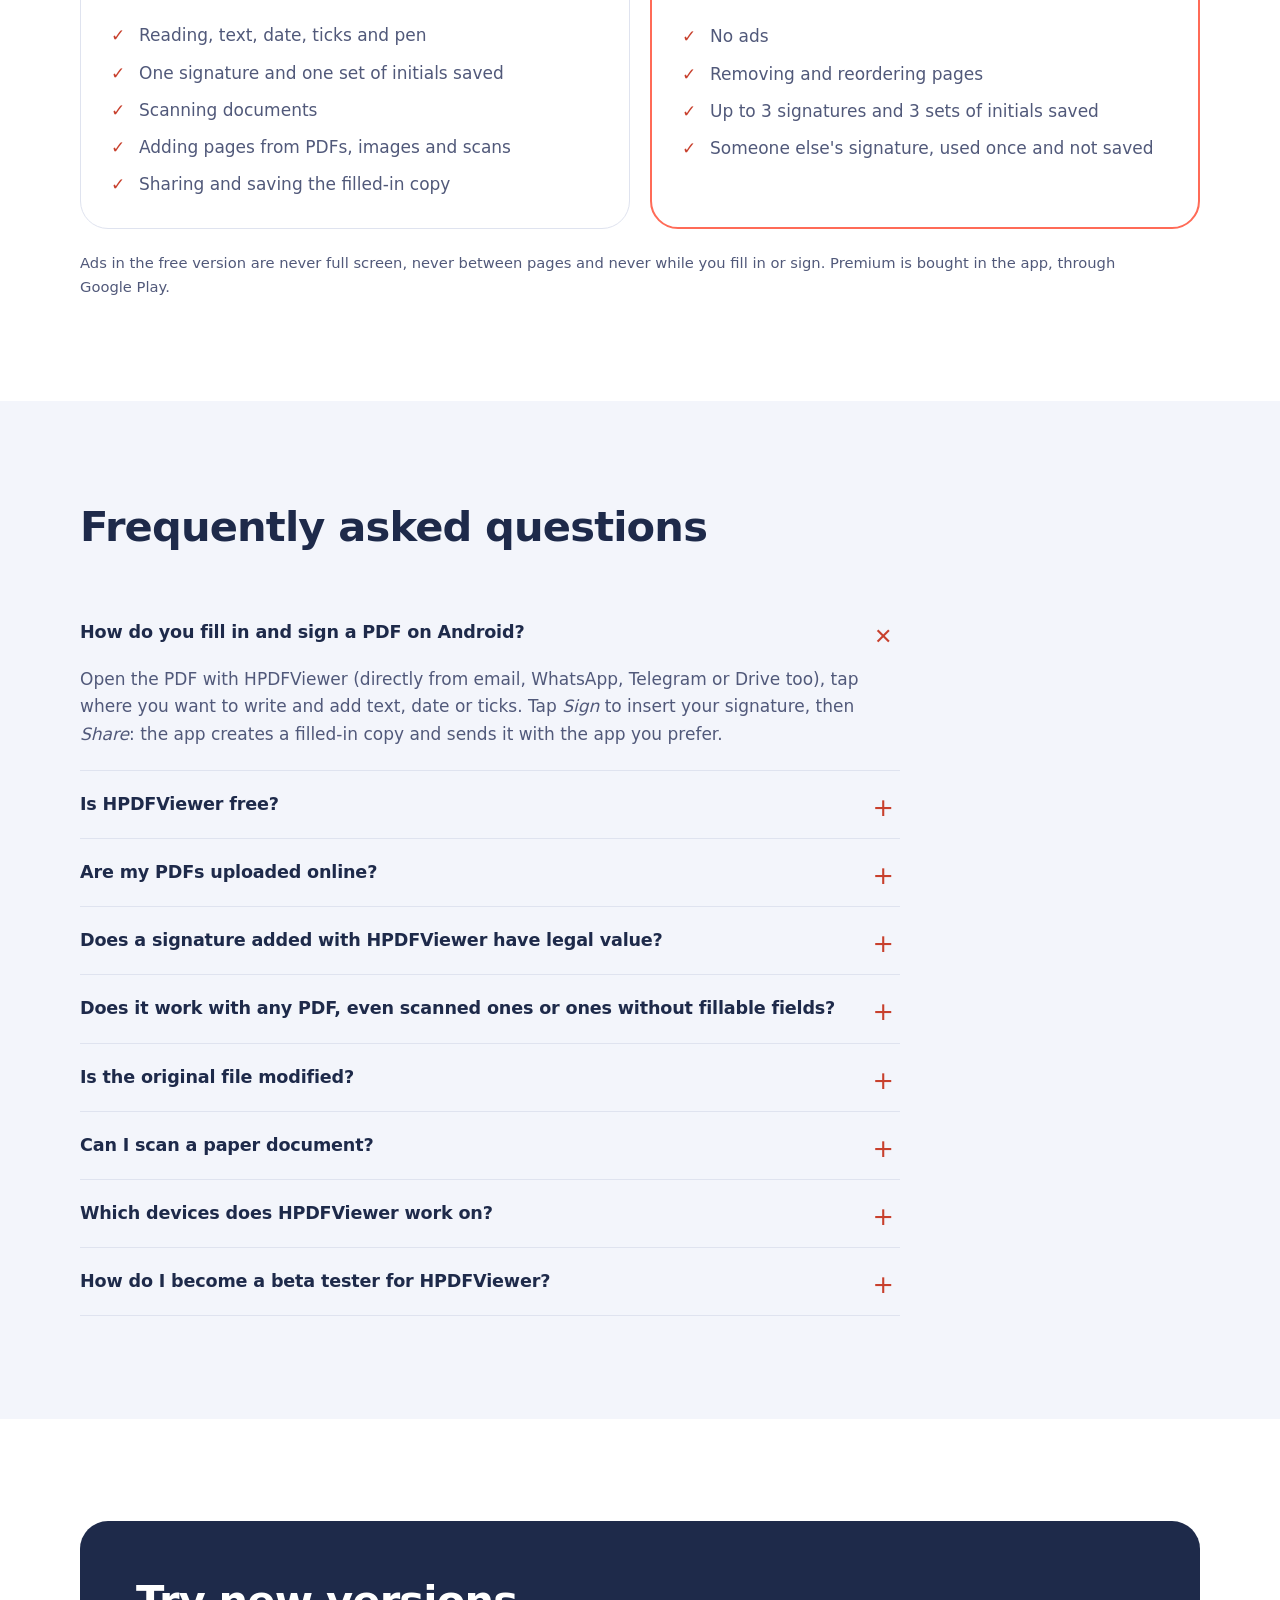
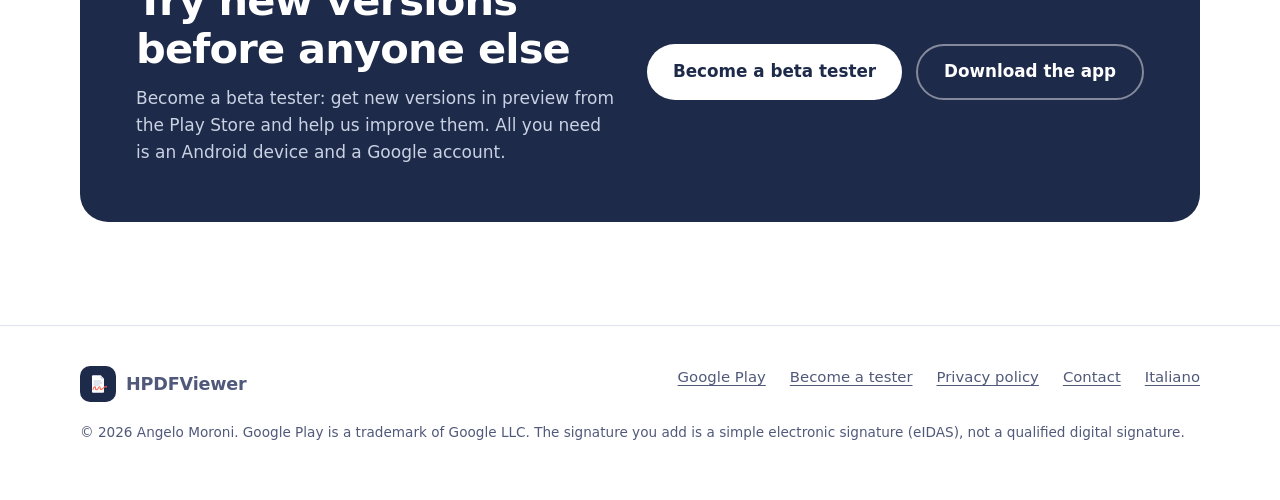
==== commit 9b190238: "revert: togli le etichette beta dal sito Le novità (penna, scansione, pagine, schermo intero) vanno " ====
--- a/en/index.html
+++ b/en/index.html
@@ -118,7 +118,7 @@
         {
           "@type": "Question",
           "name": "Can I scan a paper document?",
-          "acceptedAnswer": { "@type": "Answer", "text": "Yes, for free. Scan document photographs the sheets, detects the edges and creates a PDF that you can fill in, sign and share straight away. Pages are processed on the phone and the app does not ask for camera permission. For now scanning is in the beta version: become a tester to use it today." }
+          "acceptedAnswer": { "@type": "Answer", "text": "Yes, for free. Scan document photographs the sheets, detects the edges and creates a PDF that you can fill in, sign and share straight away. Pages are processed on the phone and the app does not ask for camera permission." }
         },
         {
           "@type": "Question",
@@ -128,7 +128,7 @@
         {
           "@type": "Question",
           "name": "How do I become a beta tester for HPDFViewer?",
-          "acceptedAnswer": { "@type": "Answer", "text": "Open the page Become a tester on hpdfviewer.github.io/tester.html, join the test with your Google account and update the app from the Play Store: you will get the test versions before everyone else. Today the beta already has the pen, scanning, page management and full-screen reading. You can leave the test at any time." }
+          "acceptedAnswer": { "@type": "Answer", "text": "Open the page Become a tester on hpdfviewer.github.io/tester.html, join the test with your Google account and update the app from the Play Store: you will get the test versions before everyone else. You can leave the test at any time." }
         }
       ]
     }
@@ -177,7 +177,6 @@
         <li>No account</li>
         <li>Works offline</li>
       </ul>
-      <p class="beta-note"><span class="tag tag-beta">Beta</span> <span>Many new features are in the beta version for now: pen, scanning, adding, removing and reordering pages, full-screen reading. <a href="/tester.html">Become a beta tester</a> to get them today; they are coming to everyone soon.</span></p>
     </div>
     <div class="hero-shot">
       <img src="/assets/img/shot-en-1-540.webp"
@@ -225,7 +224,7 @@
         <ul>
           <li>Pages in one continuous vertical scroll, like a web page</li>
           <li>Pinch to zoom and double-tap to enlarge</li>
-          <li>One tap on the page and read full screen <span class="tag tag-beta">Beta</span></li>
+          <li>One tap on the page and read full screen</li>
         </ul>
       </article>
       <article class="feature">
@@ -249,7 +248,7 @@
       </article>
       <article class="feature">
         <div class="ico"><svg viewBox="0 0 24 24" aria-hidden="true"><path d="M4 20l1-4L16 5l3 3L8 19zM14 7l3 3"/></svg></div>
-        <h3>Pen <span class="tag tag-beta">Beta</span></h3>
+        <h3>Pen</h3>
         <ul>
           <li>Draw freehand with a finger, scroll with two</li>
           <li>Four colours and three thicknesses</li>
@@ -258,7 +257,7 @@
       </article>
       <article class="feature">
         <div class="ico"><svg viewBox="0 0 24 24" aria-hidden="true"><path d="M4 8V5h3M17 5h3v3M20 16v3h-3M7 19H4v-3M4 12h16"/></svg></div>
-        <h3>Scan <span class="tag tag-beta">Beta</span></h3>
+        <h3>Scan</h3>
         <ul>
           <li>Photograph sheets: edges detected automatically, multiple pages</li>
           <li>Produces a PDF ready to fill in and sign</li>
@@ -267,7 +266,7 @@
       </article>
       <article class="feature">
         <div class="ico"><svg viewBox="0 0 24 24" aria-hidden="true"><path d="M8 7h11v13H8zM5 17V4h11M13.5 11v5M11 13.5h5"/></svg></div>
-        <h3>Pages <span class="tag tag-beta">Beta</span></h3>
+        <h3>Pages</h3>
         <ul>
           <li>Add other PDFs, images or scans at the end</li>
           <li>Remove pages <span class="tag">Premium</span></li>
@@ -293,7 +292,6 @@
         </ul>
       </article>
     </div>
-    <p class="note"><span class="tag tag-beta">Beta</span> Available now in the <a href="/tester.html">beta version</a>, coming soon to everyone on Google Play.</p>
   </div>
 </section>
 
@@ -301,7 +299,7 @@
   <div class="wrap">
     <div class="section-head">
       <h2>See it in action</h2>
-      <p>No hidden menus: the tools sit in a bar at the bottom and the rest of the screen belongs to the document. The screenshots show the beta version.</p>
+      <p>No hidden menus: the tools sit in a bar at the bottom and the rest of the screen belongs to the document.</p>
     </div>
     <div class="shots" tabindex="0" role="group" aria-label="App screenshots">
       <figure>
@@ -372,11 +370,10 @@
         <h3>Free</h3>
         <p class="price">€0 <small>with unobtrusive ads</small></p>
         <ul>
-          <li>Reading, text, date and ticks</li>
-          <li>Freehand pen <span class="tag tag-beta">Beta</span></li>
+          <li>Reading, text, date, ticks and pen</li>
           <li>One signature and one set of initials saved</li>
-          <li>Scanning documents <span class="tag tag-beta">Beta</span></li>
-          <li>Adding pages from PDFs, images and scans <span class="tag tag-beta">Beta</span></li>
+          <li>Scanning documents</li>
+          <li>Adding pages from PDFs, images and scans</li>
           <li>Sharing and saving the filled-in copy</li>
         </ul>
       </div>
@@ -385,7 +382,7 @@
         <p class="price">One-time <small>no subscription</small></p>
         <ul>
           <li>No ads</li>
-          <li>Removing and reordering pages <span class="tag tag-beta">Beta</span></li>
+          <li>Removing and reordering pages</li>
           <li>Up to 3 signatures and 3 sets of initials saved</li>
           <li>Someone else's signature, used once and not saved</li>
         </ul>
@@ -427,7 +424,7 @@
       </details>
       <details>
         <summary><h3>Can I scan a paper document?</h3></summary>
-        <p>Yes, for free. <em>Scan document</em> photographs the sheets, detects the edges and creates a PDF that you can fill in, sign and share straight away. Pages are processed on the phone and the app does not ask for camera permission. For now scanning is in the beta version: <a href="/tester.html">become a tester</a> to use it today.</p>
+        <p>Yes, for free. <em>Scan document</em> photographs the sheets, detects the edges and creates a PDF that you can fill in, sign and share straight away. Pages are processed on the phone and the app does not ask for camera permission.</p>
       </details>
       <details>
         <summary><h3>Which devices does HPDFViewer work on?</h3></summary>
@@ -435,7 +432,7 @@
       </details>
       <details>
         <summary><h3>How do I become a beta tester for HPDFViewer?</h3></summary>
-        <p>Open the page <a href="/tester.html">Become a tester</a>, join the test with your Google account and update the app from the Play Store: you will get the test versions before everyone else. Today the beta already has the pen, scanning, page management and full-screen reading. You can leave the test at any time.</p>
+        <p>Open the page <a href="/tester.html">Become a tester</a>, join the test with your Google account and update the app from the Play Store: you will get the test versions before everyone else. You can leave the test at any time.</p>
       </details>
     </div>
   </div>
@@ -446,7 +443,7 @@
     <div class="tester">
       <div>
         <h2>Try new versions before anyone else</h2>
-        <p>The pen, scanning, page management and full-screen reading are already in the beta. Become a beta tester: get new versions in preview from the Play Store and help us improve them. All you need is an Android device and a Google account.</p>
+        <p>Become a beta tester: get new versions in preview from the Play Store and help us improve them. All you need is an Android device and a Google account.</p>
       </div>
       <div class="cta">
         <a class="btn btn-light" href="/tester.html">Become a beta tester</a>
--- a/assets/css/site.css
+++ b/assets/css/site.css
@@ -181,10 +181,6 @@
 .plan li + li { margin-top: 10px; }
 .plan li::before { content: "✓"; position: absolute; left: 0; color: var(--coral-text); font-weight: 800; }
 .note { color: var(--text-soft); font-size: 0.92rem; margin-top: 22px; }
-.tag-beta { margin-left: 6px; background: color-mix(in srgb, var(--blue) 16%, var(--surface)); color: var(--link); }
-.beta-note { display: flex; gap: 12px; align-items: flex-start; margin-top: 24px; padding: 14px 18px; border-radius: var(--radius-s); background: color-mix(in srgb, var(--blue) 8%, var(--bg)); border: 1px solid color-mix(in srgb, var(--blue) 28%, var(--line)); color: var(--text); font-size: 0.95rem; max-width: 36em; }
-.beta-note .tag { margin: 2px 0 0; flex: none; }
-.note .tag { margin: 0 6px 0 0; }
 @media (max-width: 760px) { .plans { grid-template-columns: 1fr; } }
 
 /* FAQ */
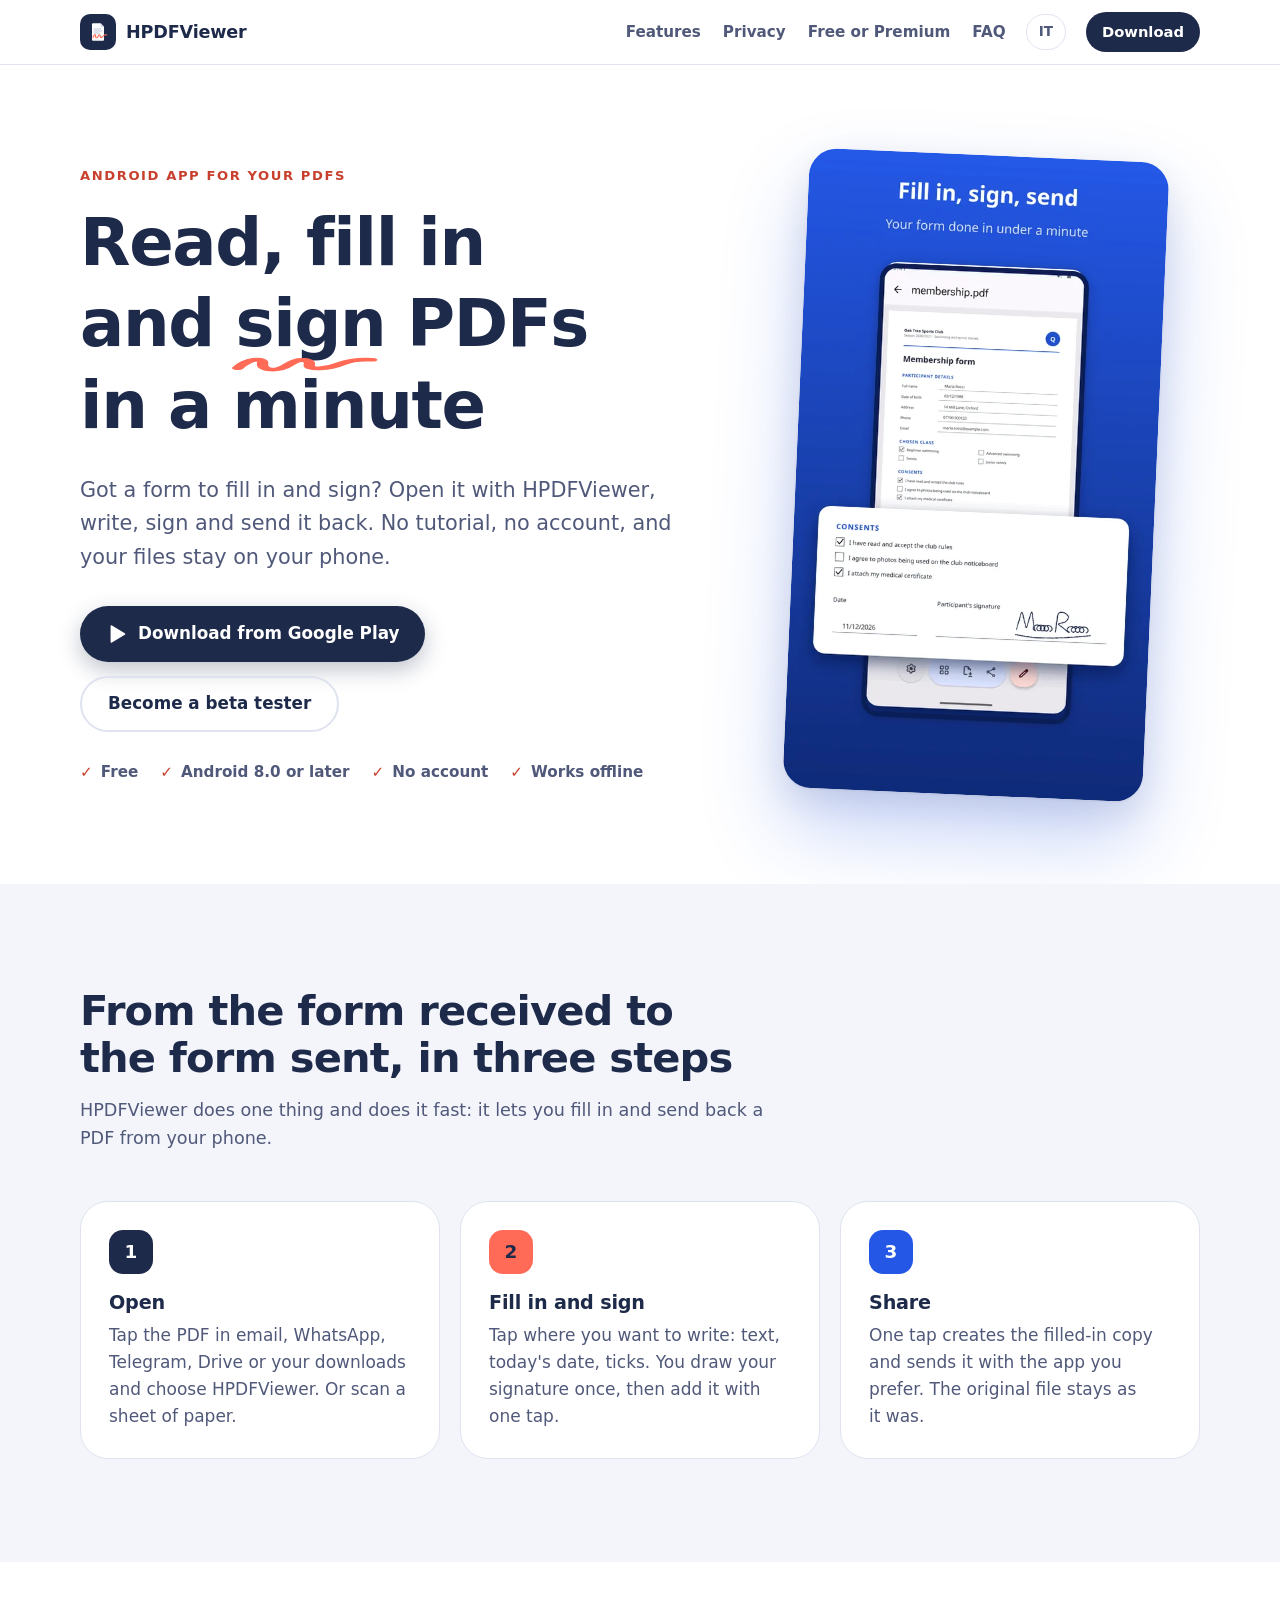
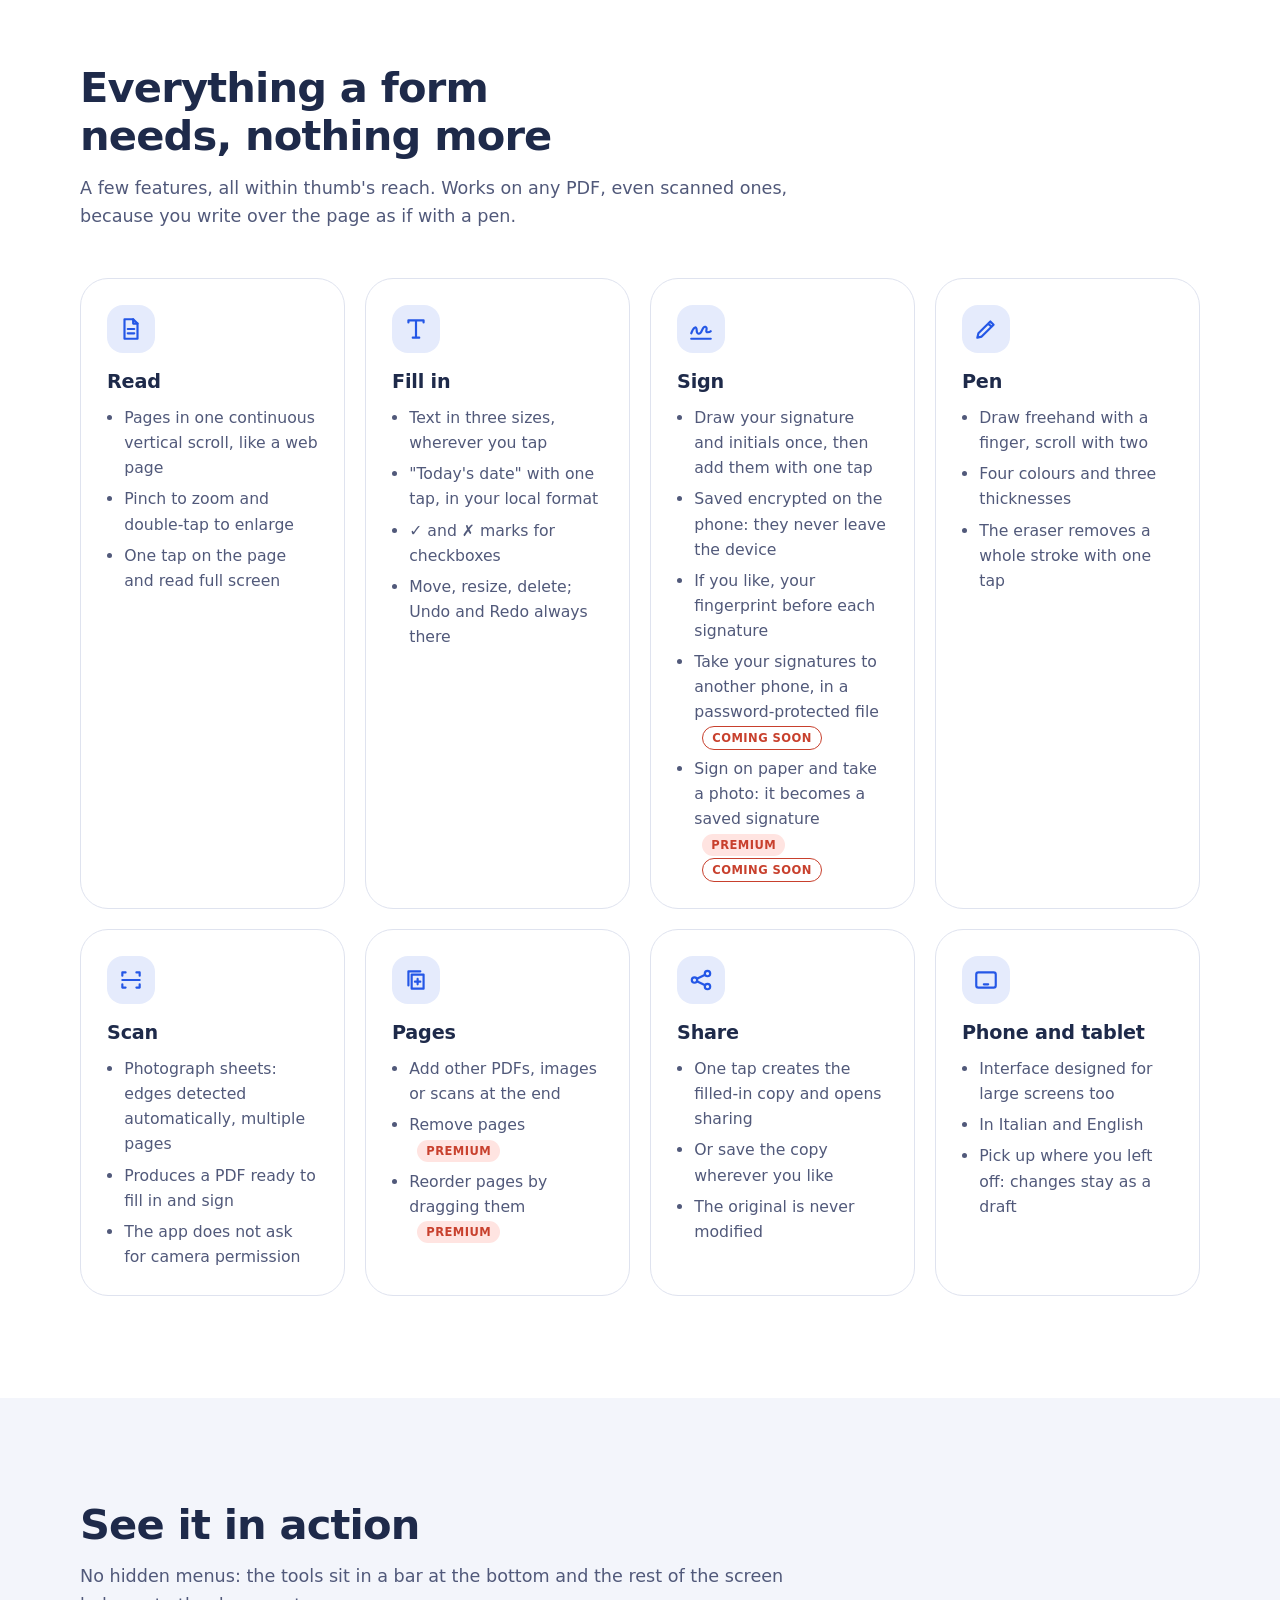
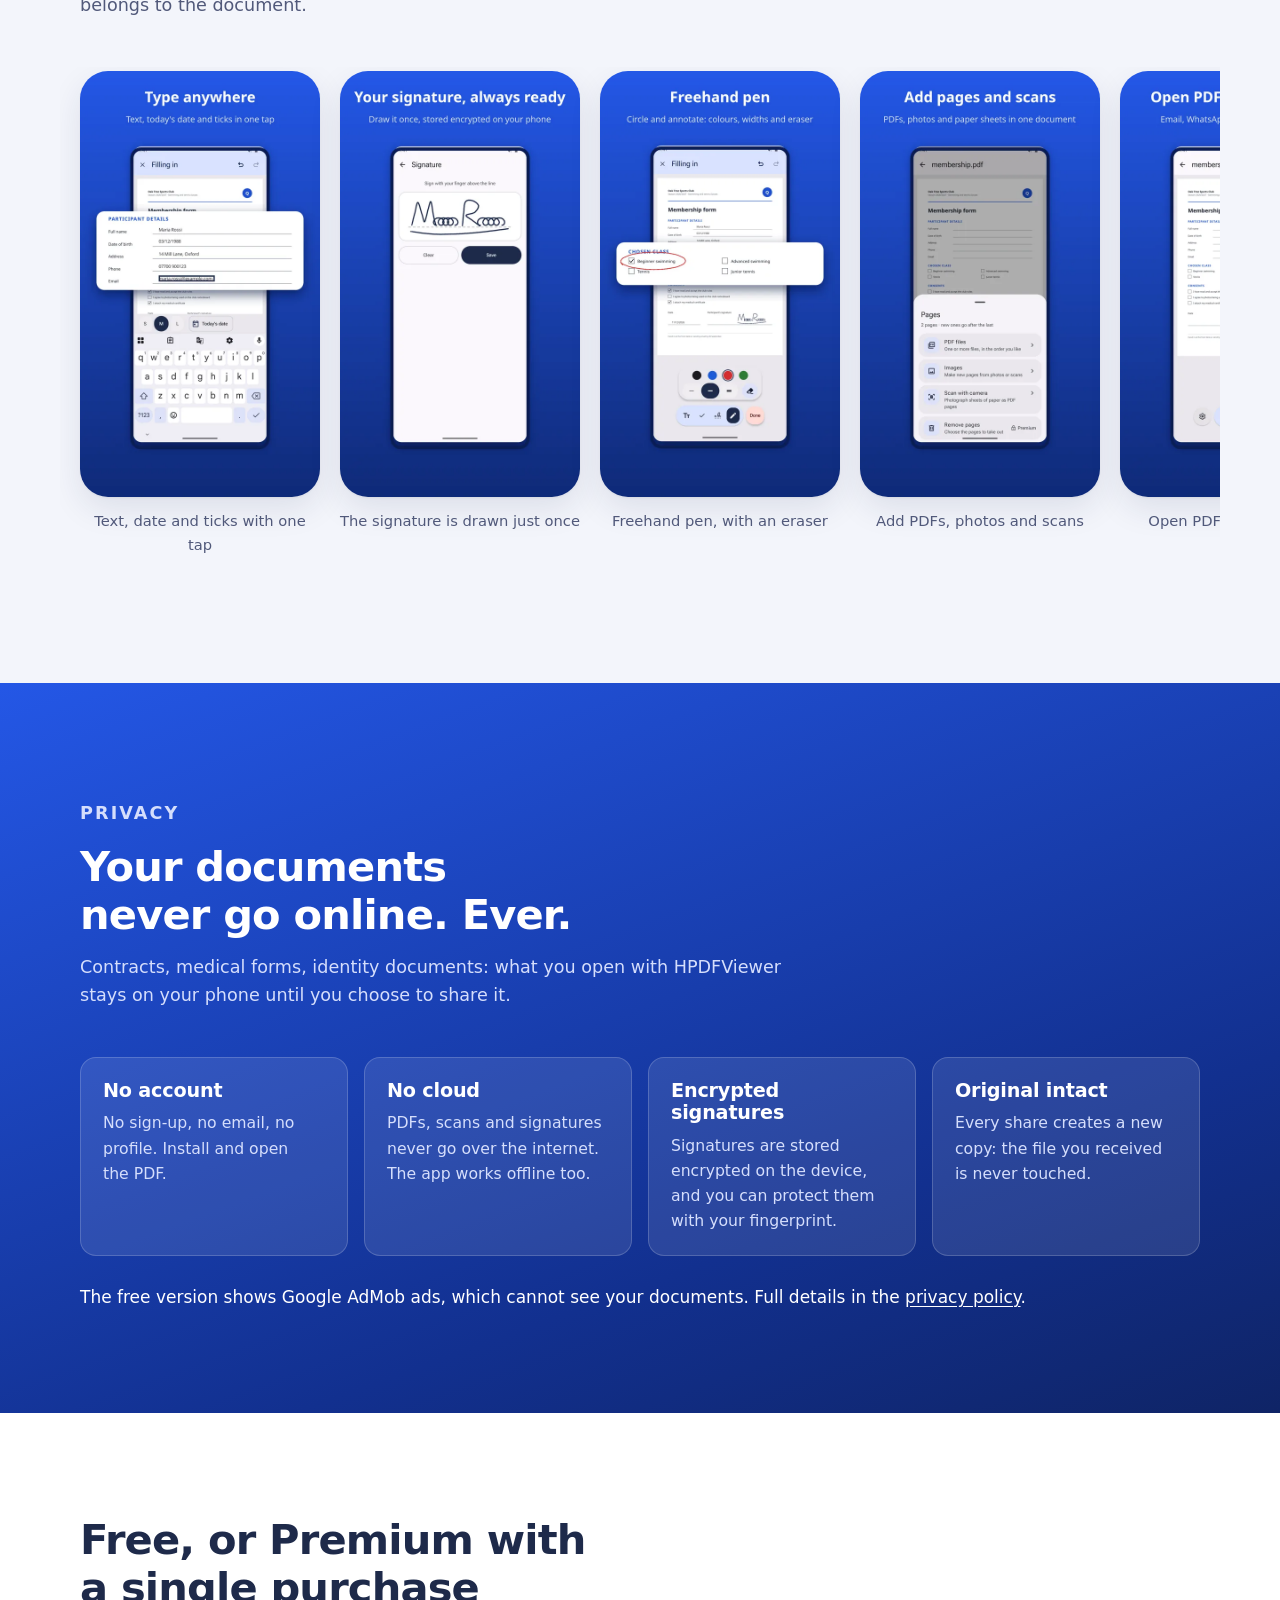
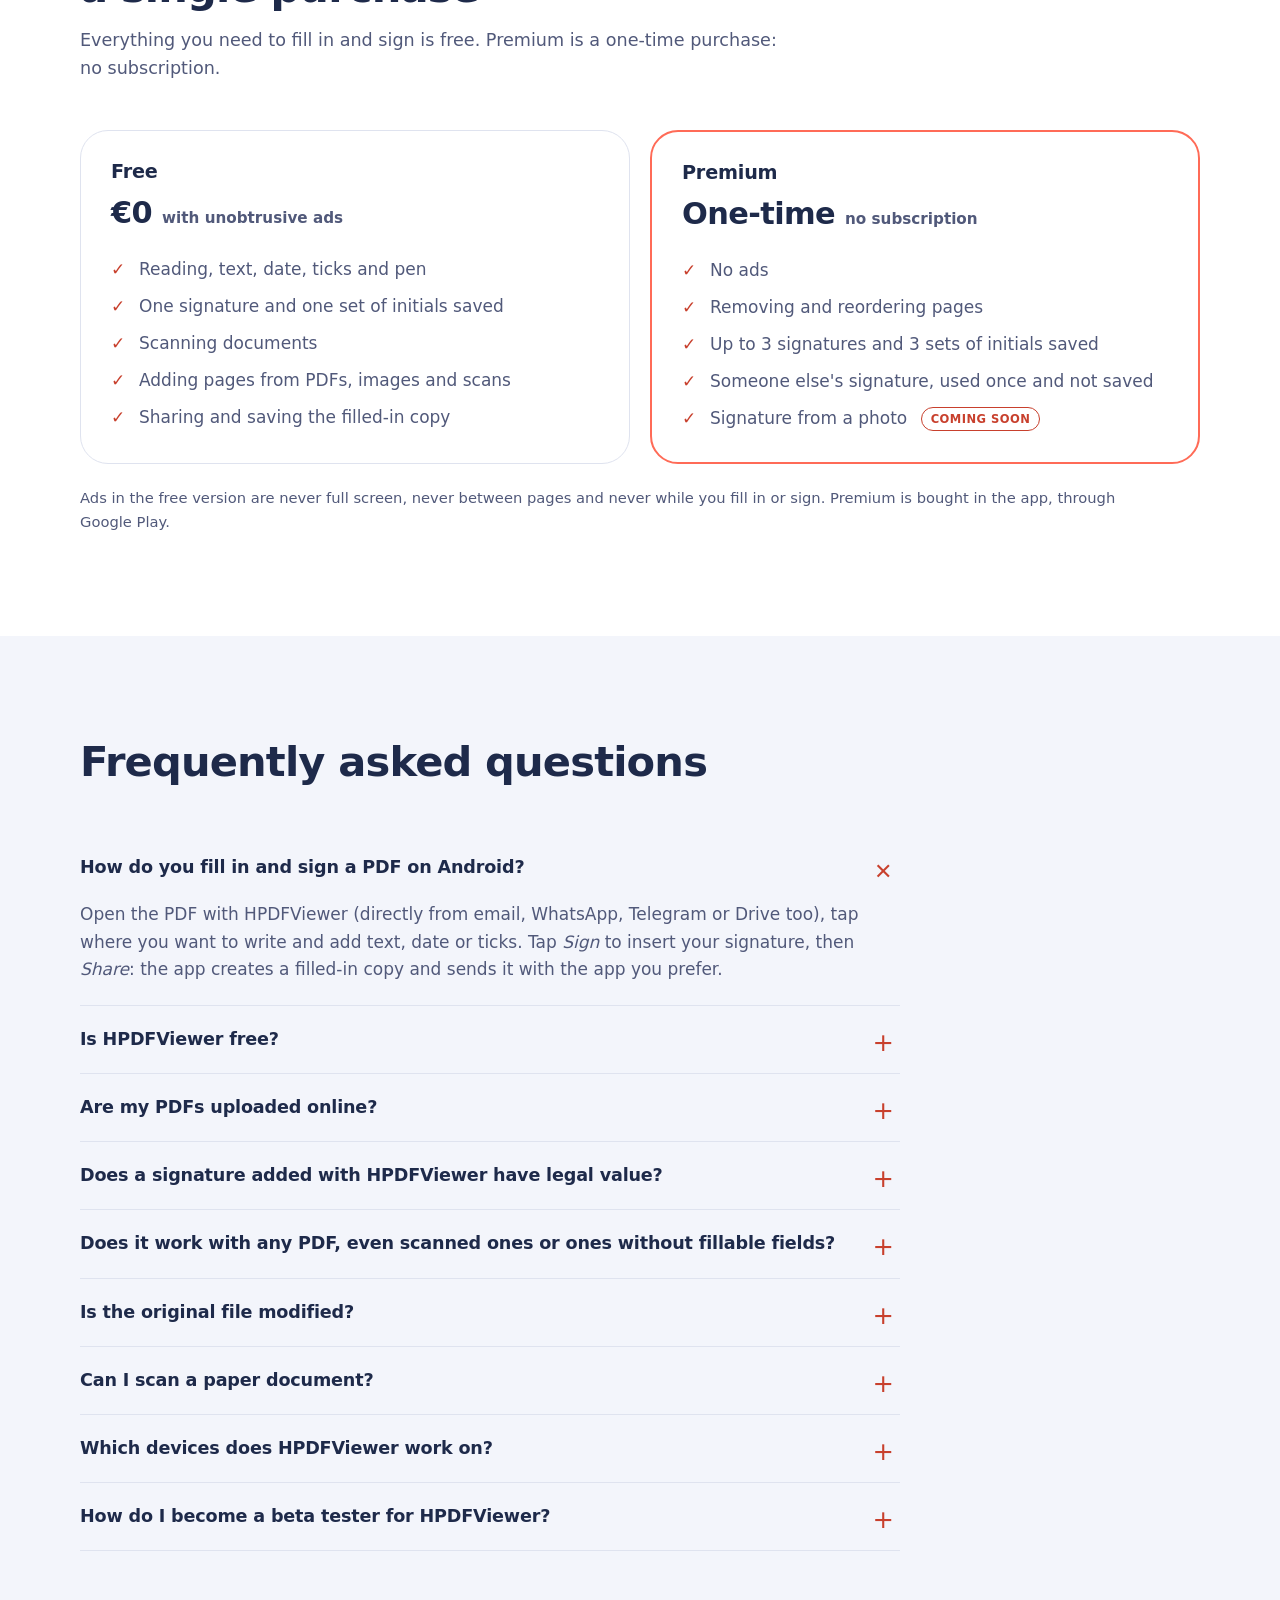
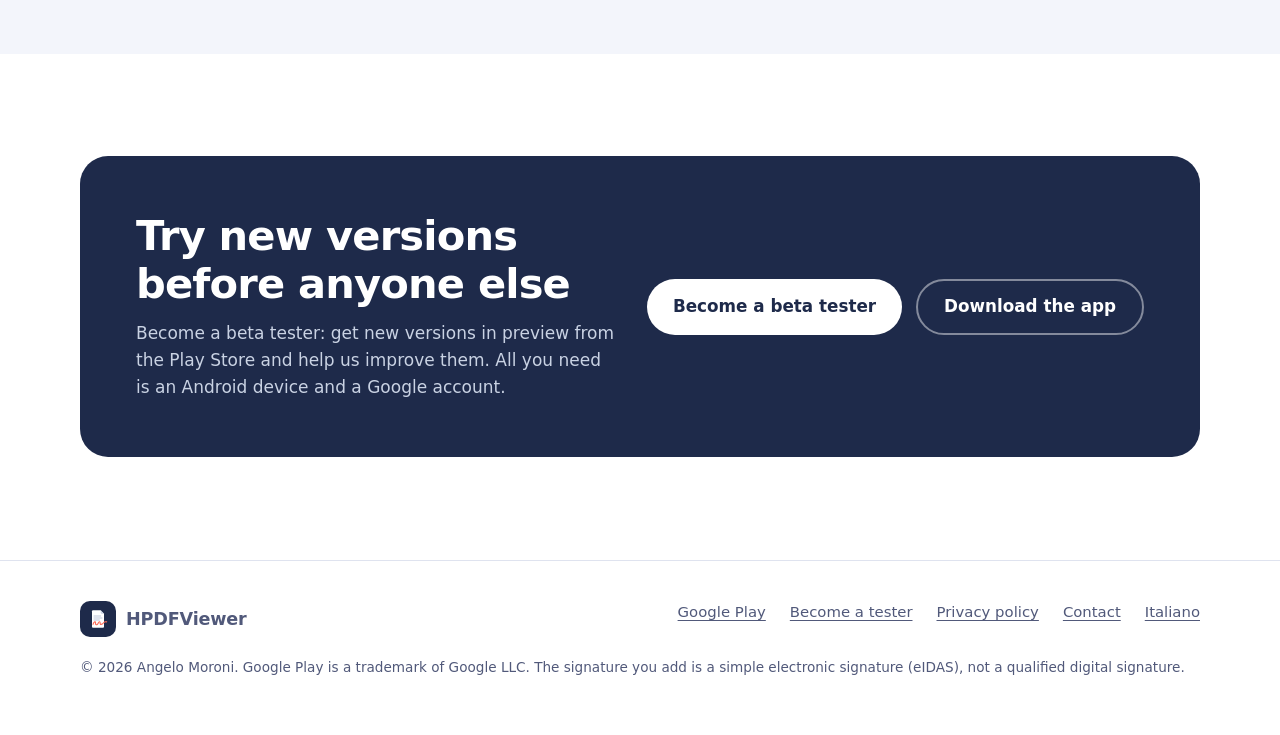
==== commit 5c5a5bcd: "feat: firme da esportare e firma da foto in arrivo Co-Authored-By: Claude Haiku 5.5 <noreply@anthrop" ====
--- a/en/index.html
+++ b/en/index.html
@@ -244,6 +244,8 @@
           <li>Draw your signature and initials once, then add them with one tap</li>
           <li>Saved encrypted on the phone: they never leave the device</li>
           <li>If you like, your fingerprint before each signature</li>
+          <li>Take your signatures to another phone, in a password-protected file <span class="tag tag-soon">Coming soon</span></li>
+          <li>Sign on paper and take a photo: it becomes a saved signature <span class="tag">Premium</span> <span class="tag tag-soon">Coming soon</span></li>
         </ul>
       </article>
       <article class="feature">
@@ -385,6 +387,7 @@
           <li>Removing and reordering pages</li>
           <li>Up to 3 signatures and 3 sets of initials saved</li>
           <li>Someone else's signature, used once and not saved</li>
+          <li>Signature from a photo <span class="tag tag-soon">Coming soon</span></li>
         </ul>
       </div>
     </div>
--- a/assets/css/site.css
+++ b/assets/css/site.css
@@ -152,6 +152,7 @@
 .feature ul { margin: 12px 0 0; padding-left: 1.1em; color: var(--text-soft); font-size: 0.98rem; }
 .feature li + li { margin-top: 6px; }
 .tag { display: inline-block; margin-left: 8px; padding: 2px 9px; border-radius: 999px; background: color-mix(in srgb, var(--coral) 18%, var(--surface)); color: var(--coral-text); font-size: 0.72rem; font-weight: 800; letter-spacing: 0.04em; text-transform: uppercase; vertical-align: middle; white-space: nowrap; }
+.tag-soon { background: transparent; border: 1px solid currentColor; color: var(--coral-text); }
 
 /* Screenshots */
 .shots { display: flex; gap: 20px; overflow-x: auto; scroll-snap-type: x mandatory; padding: 4px 20px 24px; margin-inline: -20px; scrollbar-width: thin; }
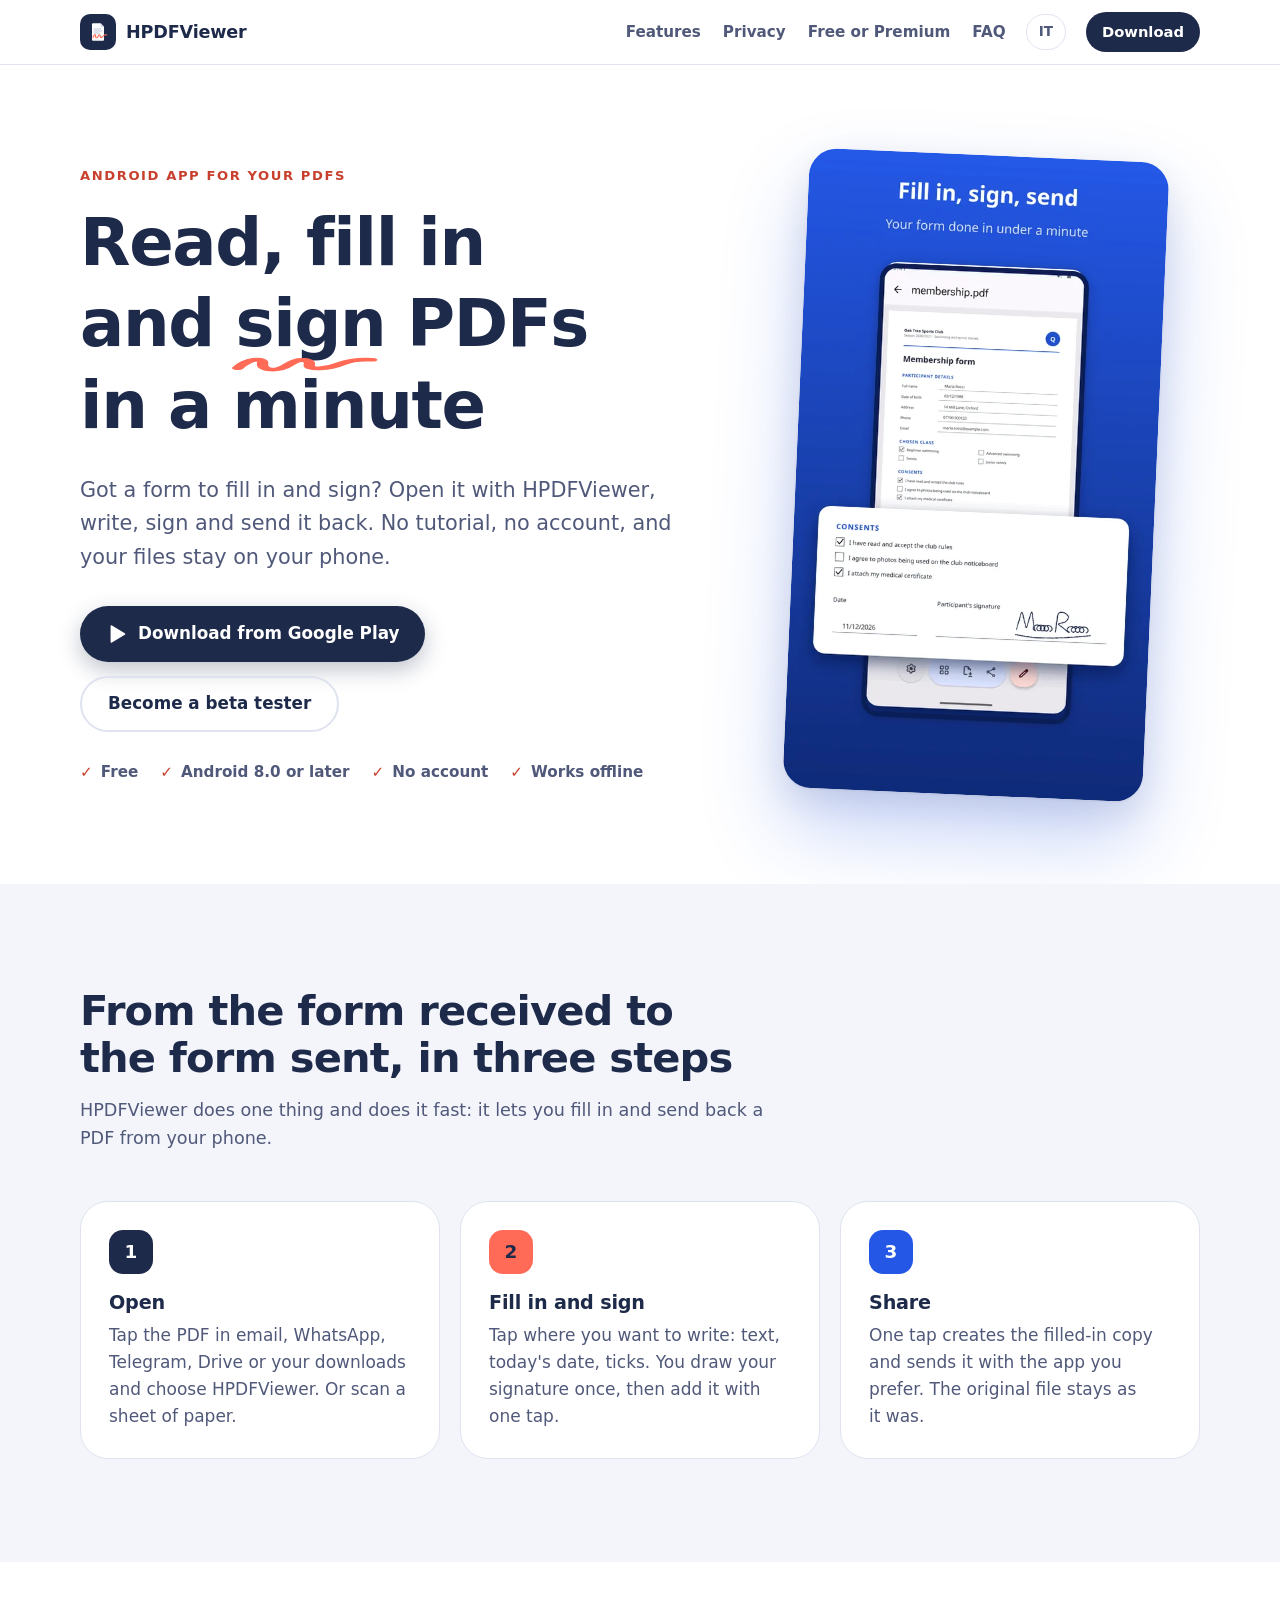
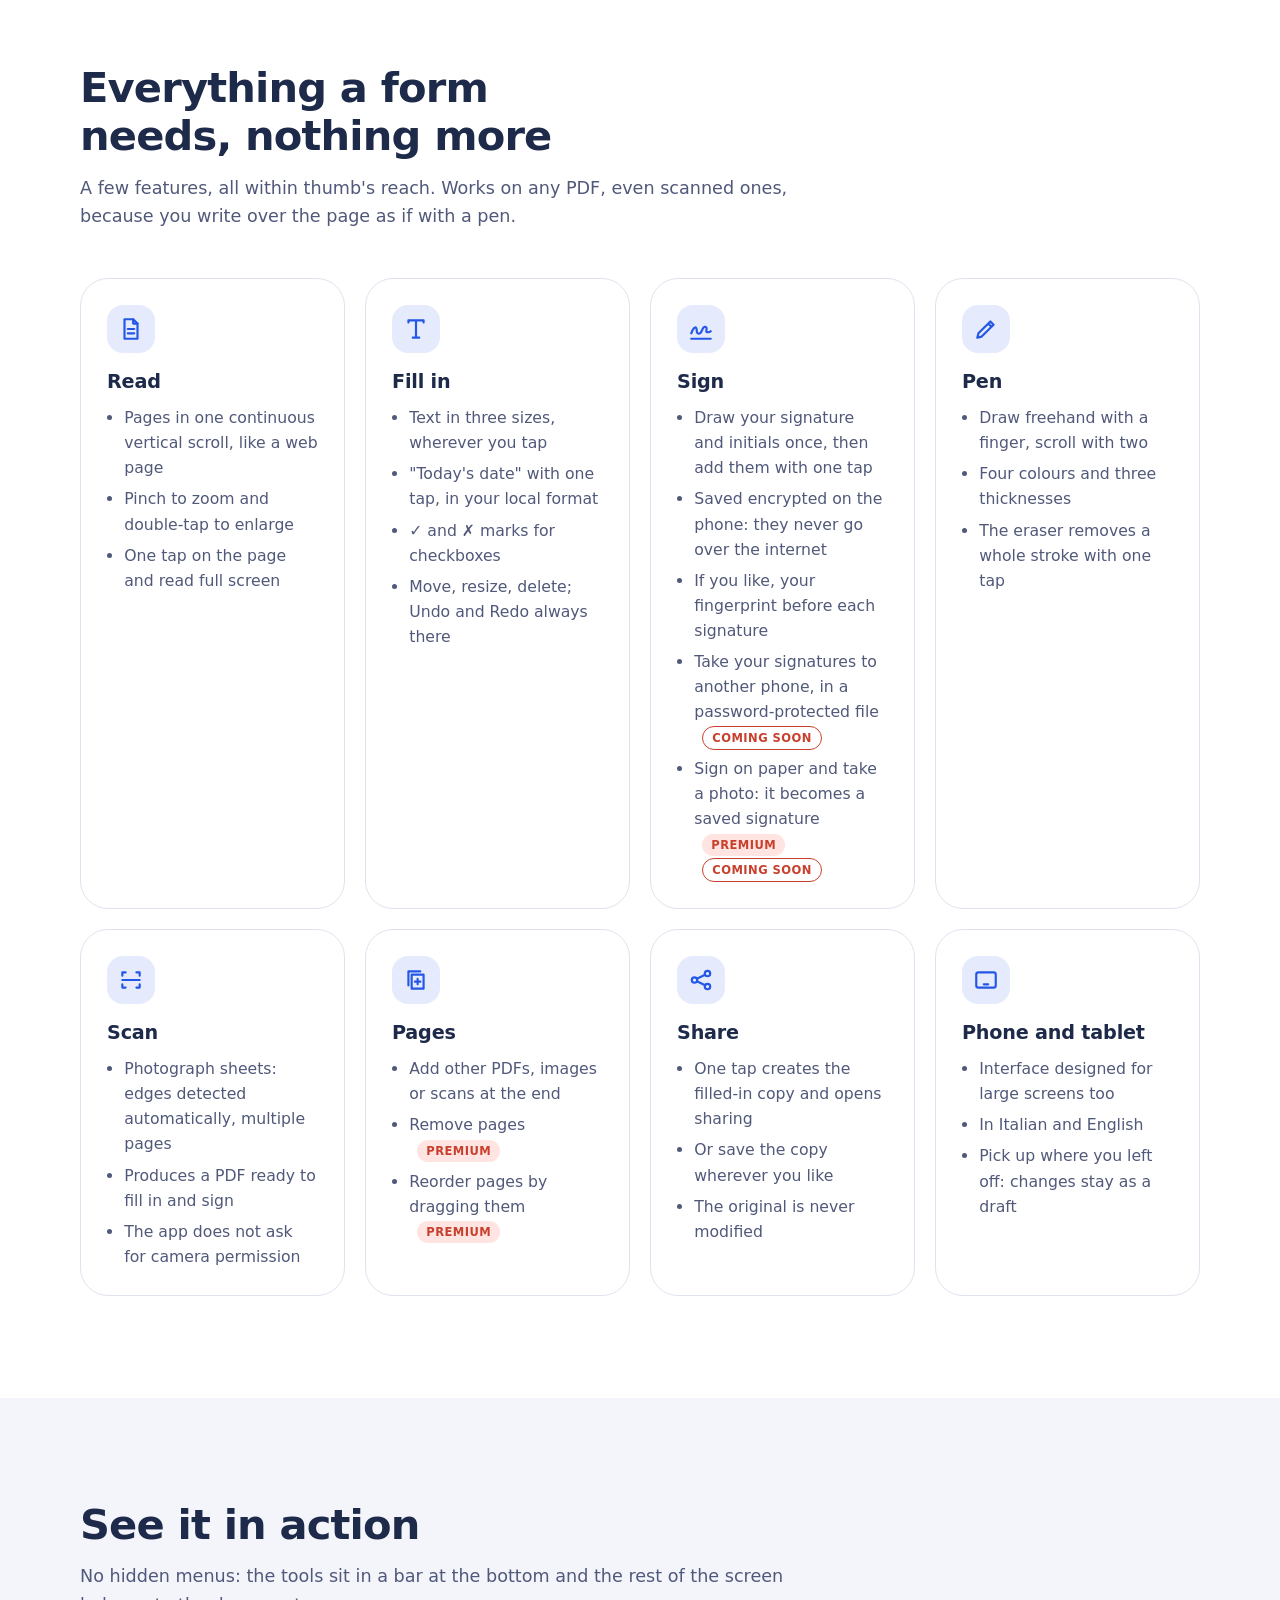
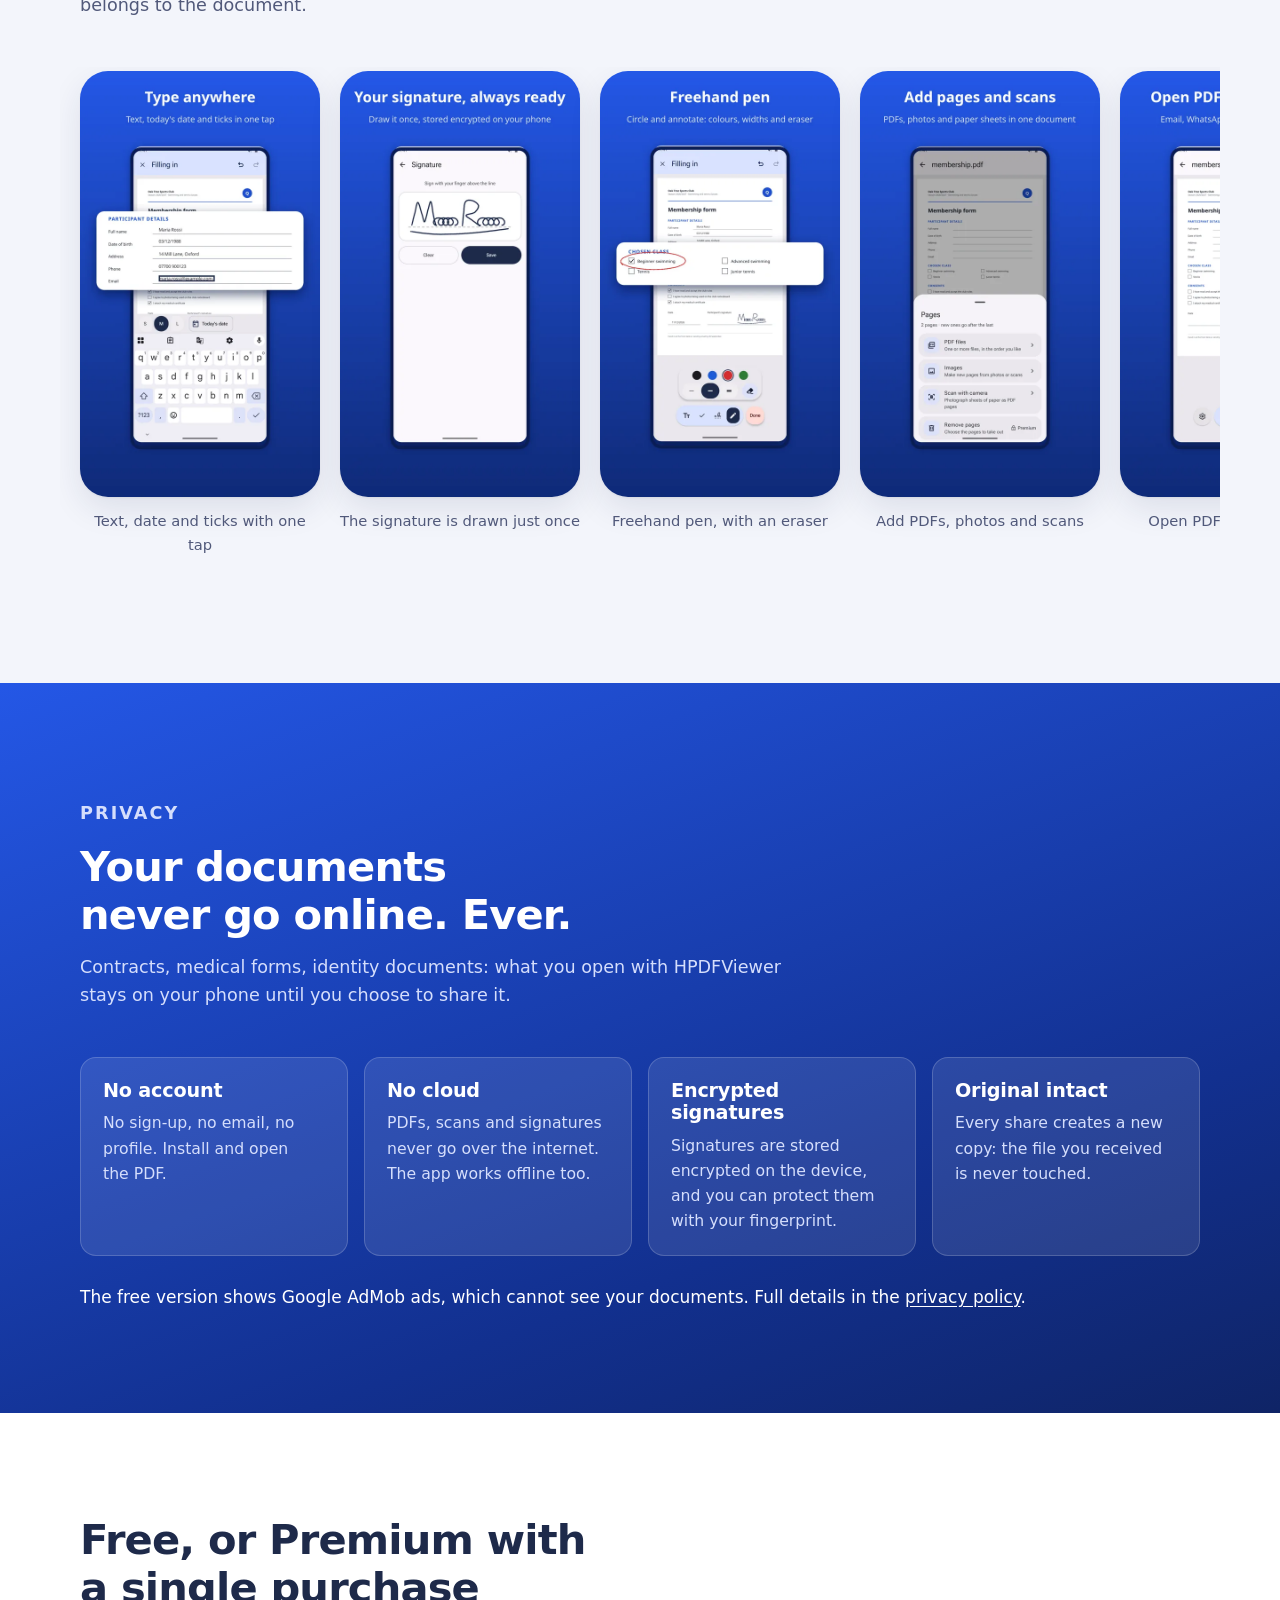
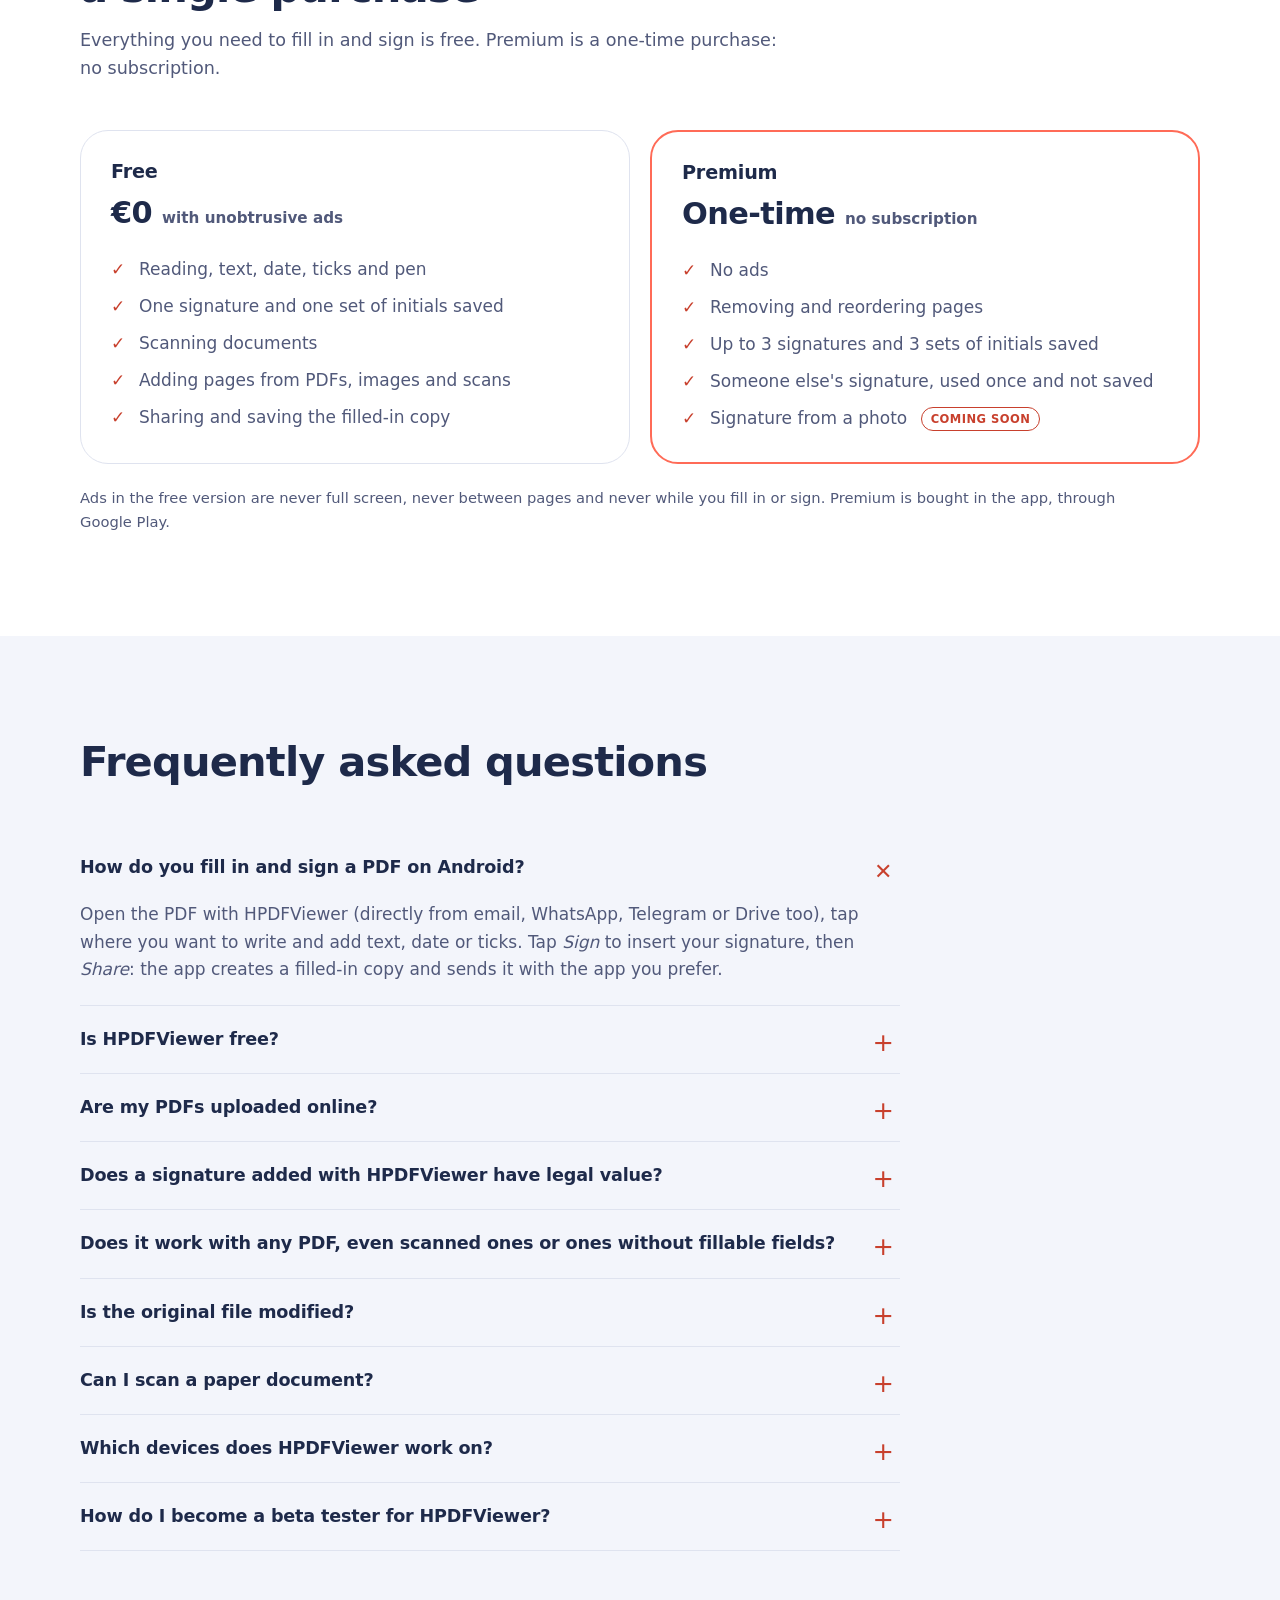
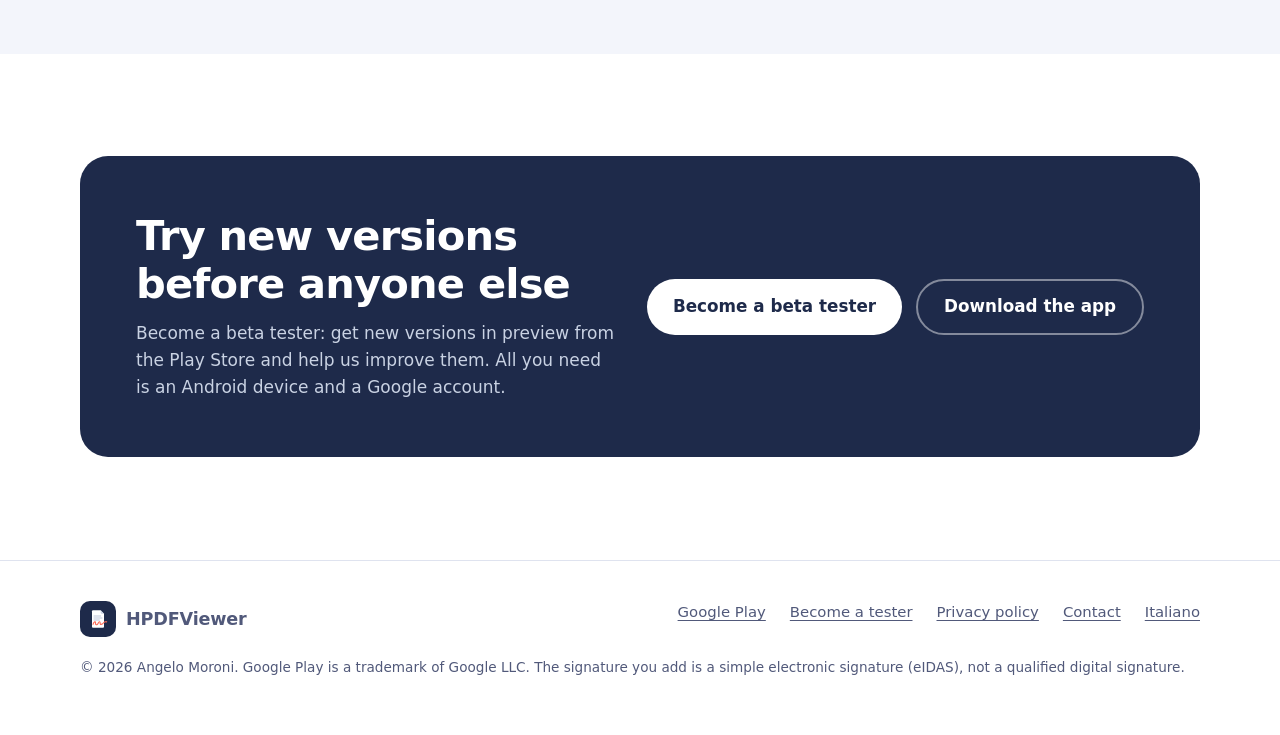
==== commit 18d6fb80: "fix: le firme non passano per internet, anche quando si esporteranno Co-Authored-By: Claude Opus 5.5" ====
--- a/en/index.html
+++ b/en/index.html
@@ -242,7 +242,7 @@
         <h3>Sign</h3>
         <ul>
           <li>Draw your signature and initials once, then add them with one tap</li>
-          <li>Saved encrypted on the phone: they never leave the device</li>
+          <li>Saved encrypted on the phone: they never go over the internet</li>
           <li>If you like, your fingerprint before each signature</li>
           <li>Take your signatures to another phone, in a password-protected file <span class="tag tag-soon">Coming soon</span></li>
           <li>Sign on paper and take a photo: it becomes a saved signature <span class="tag">Premium</span> <span class="tag tag-soon">Coming soon</span></li>
